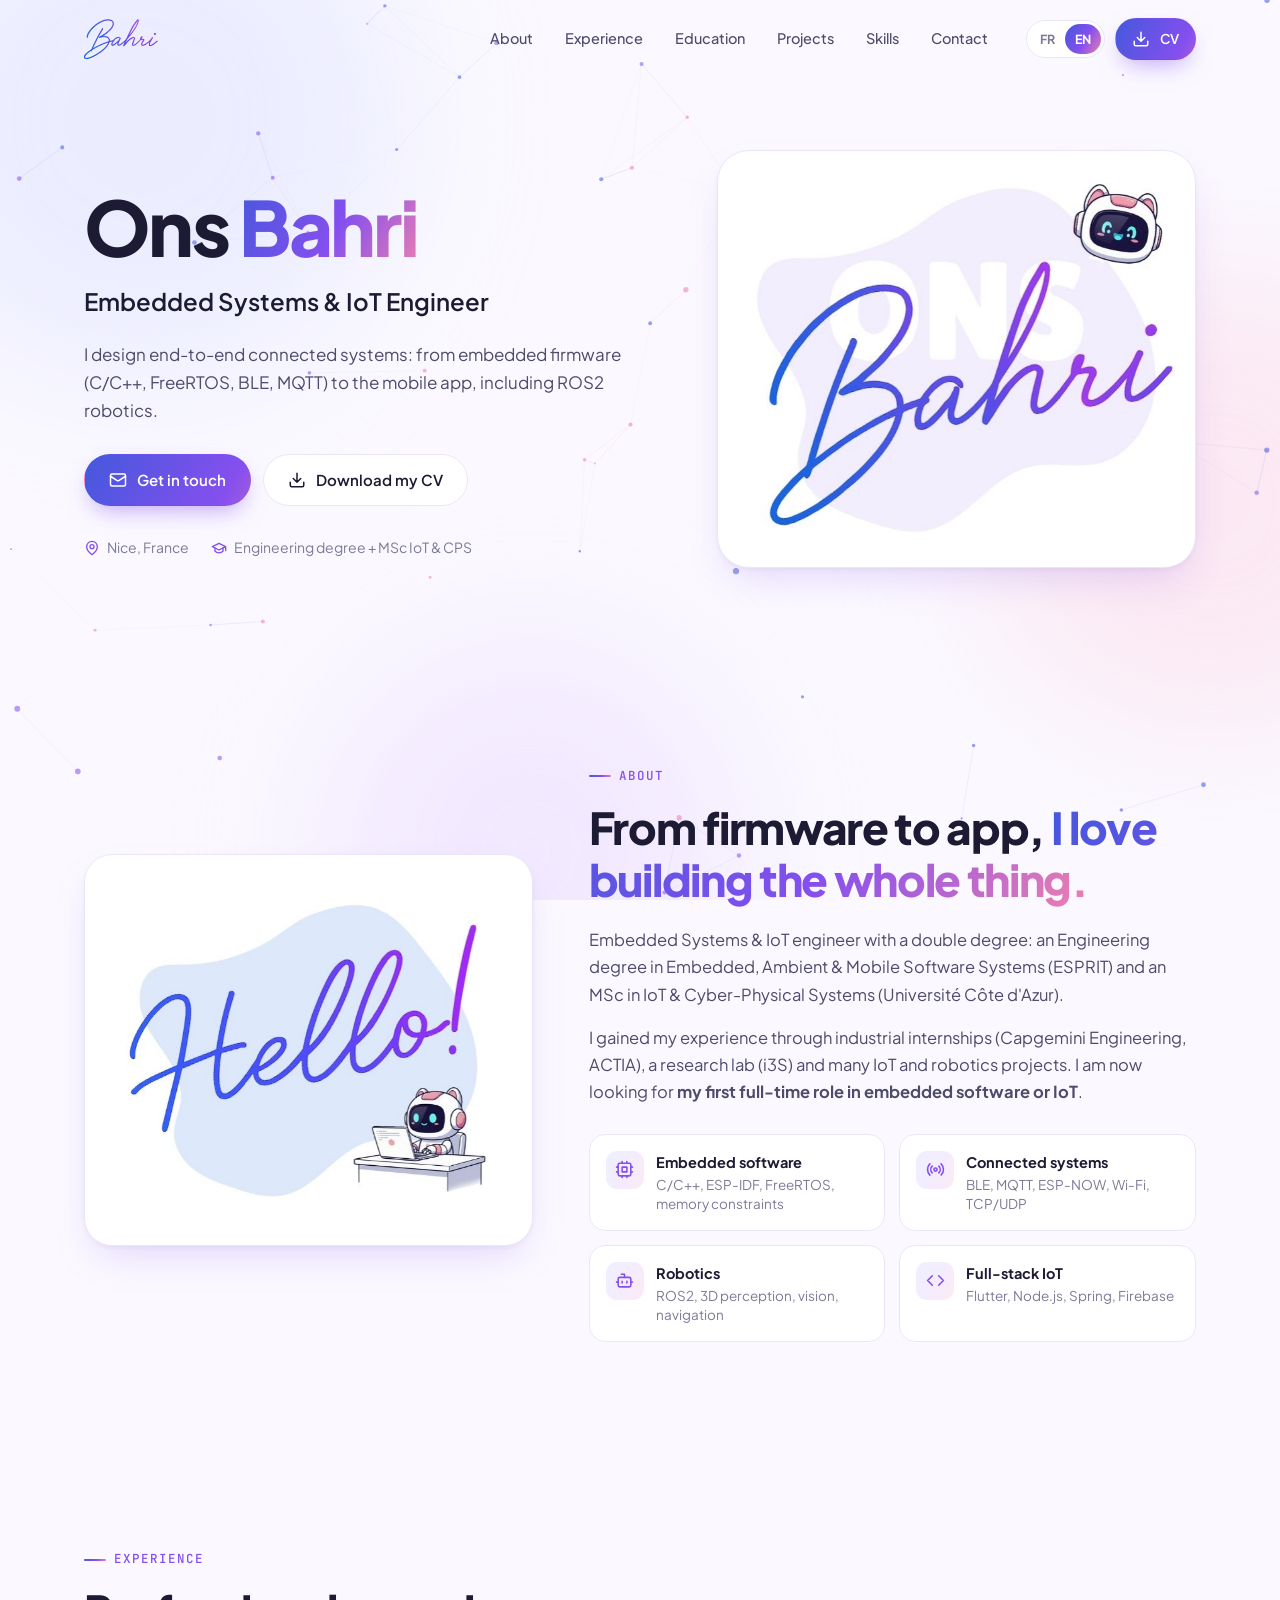
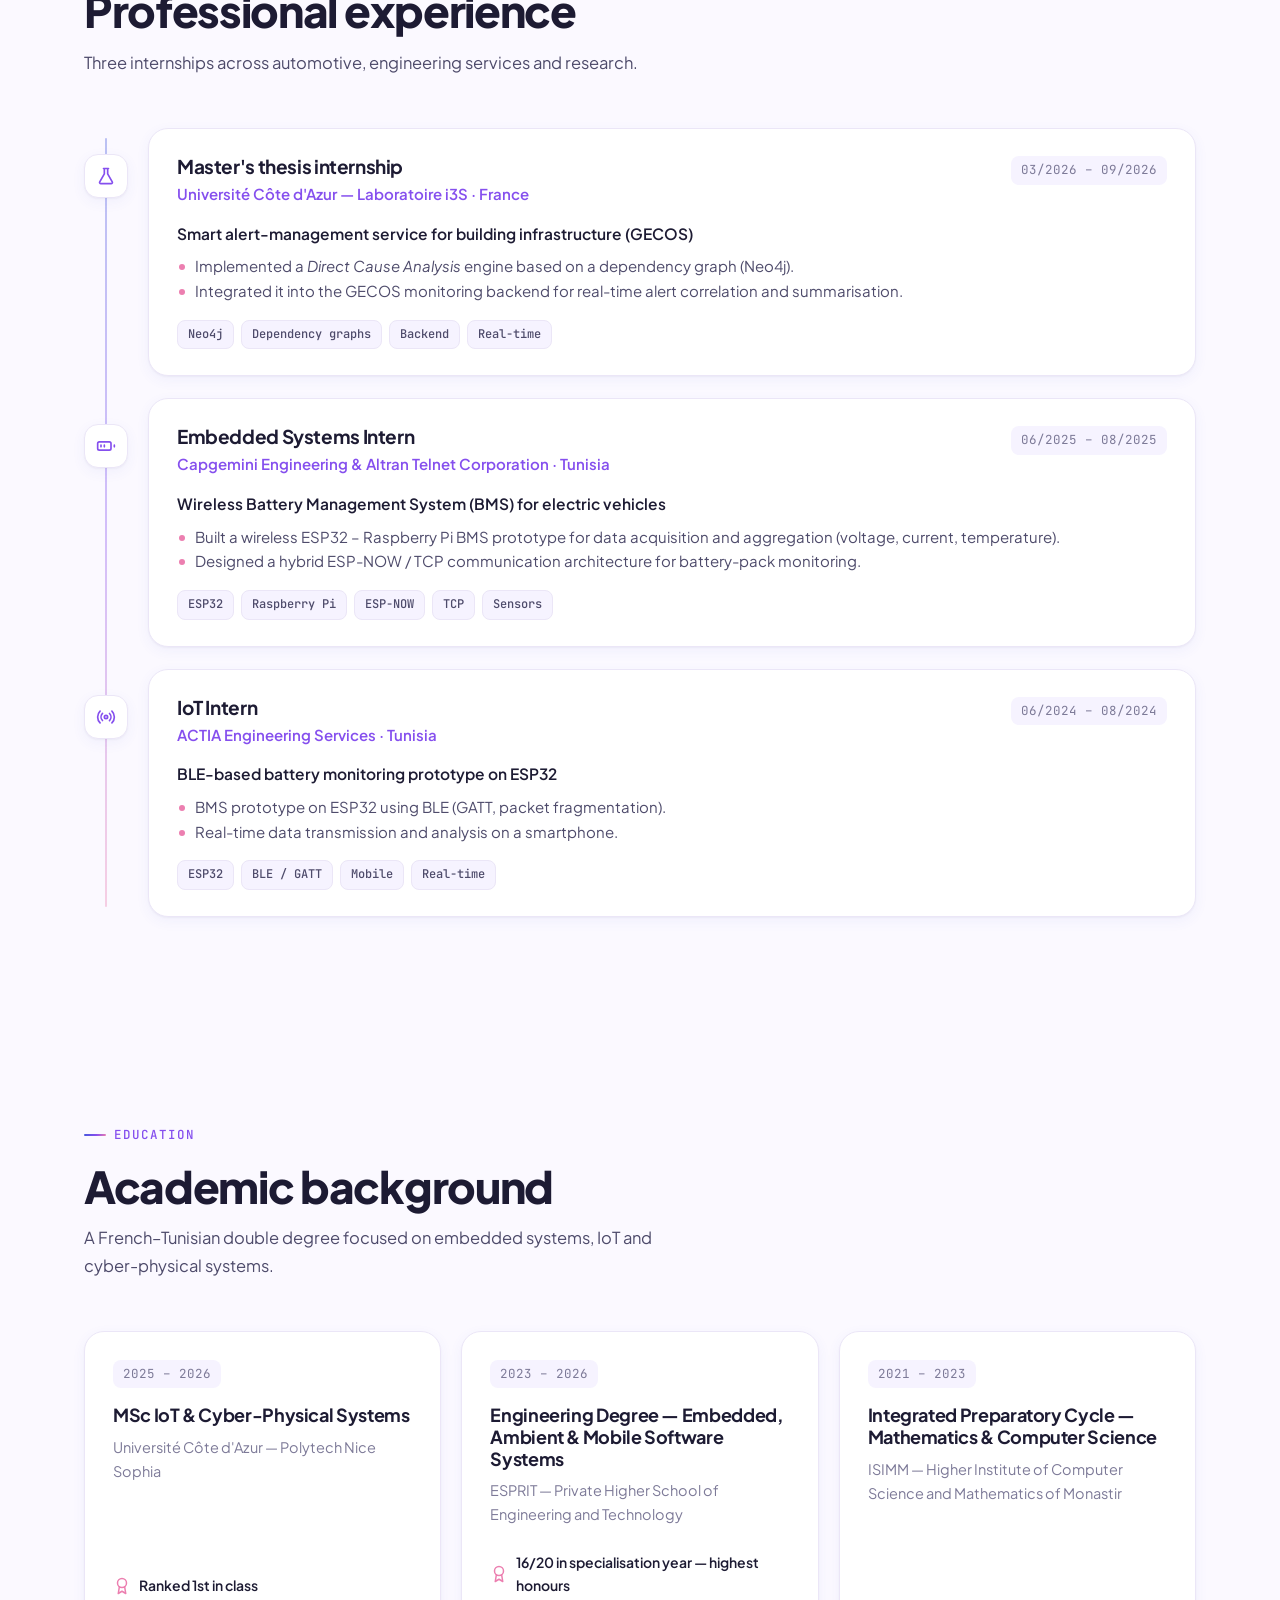
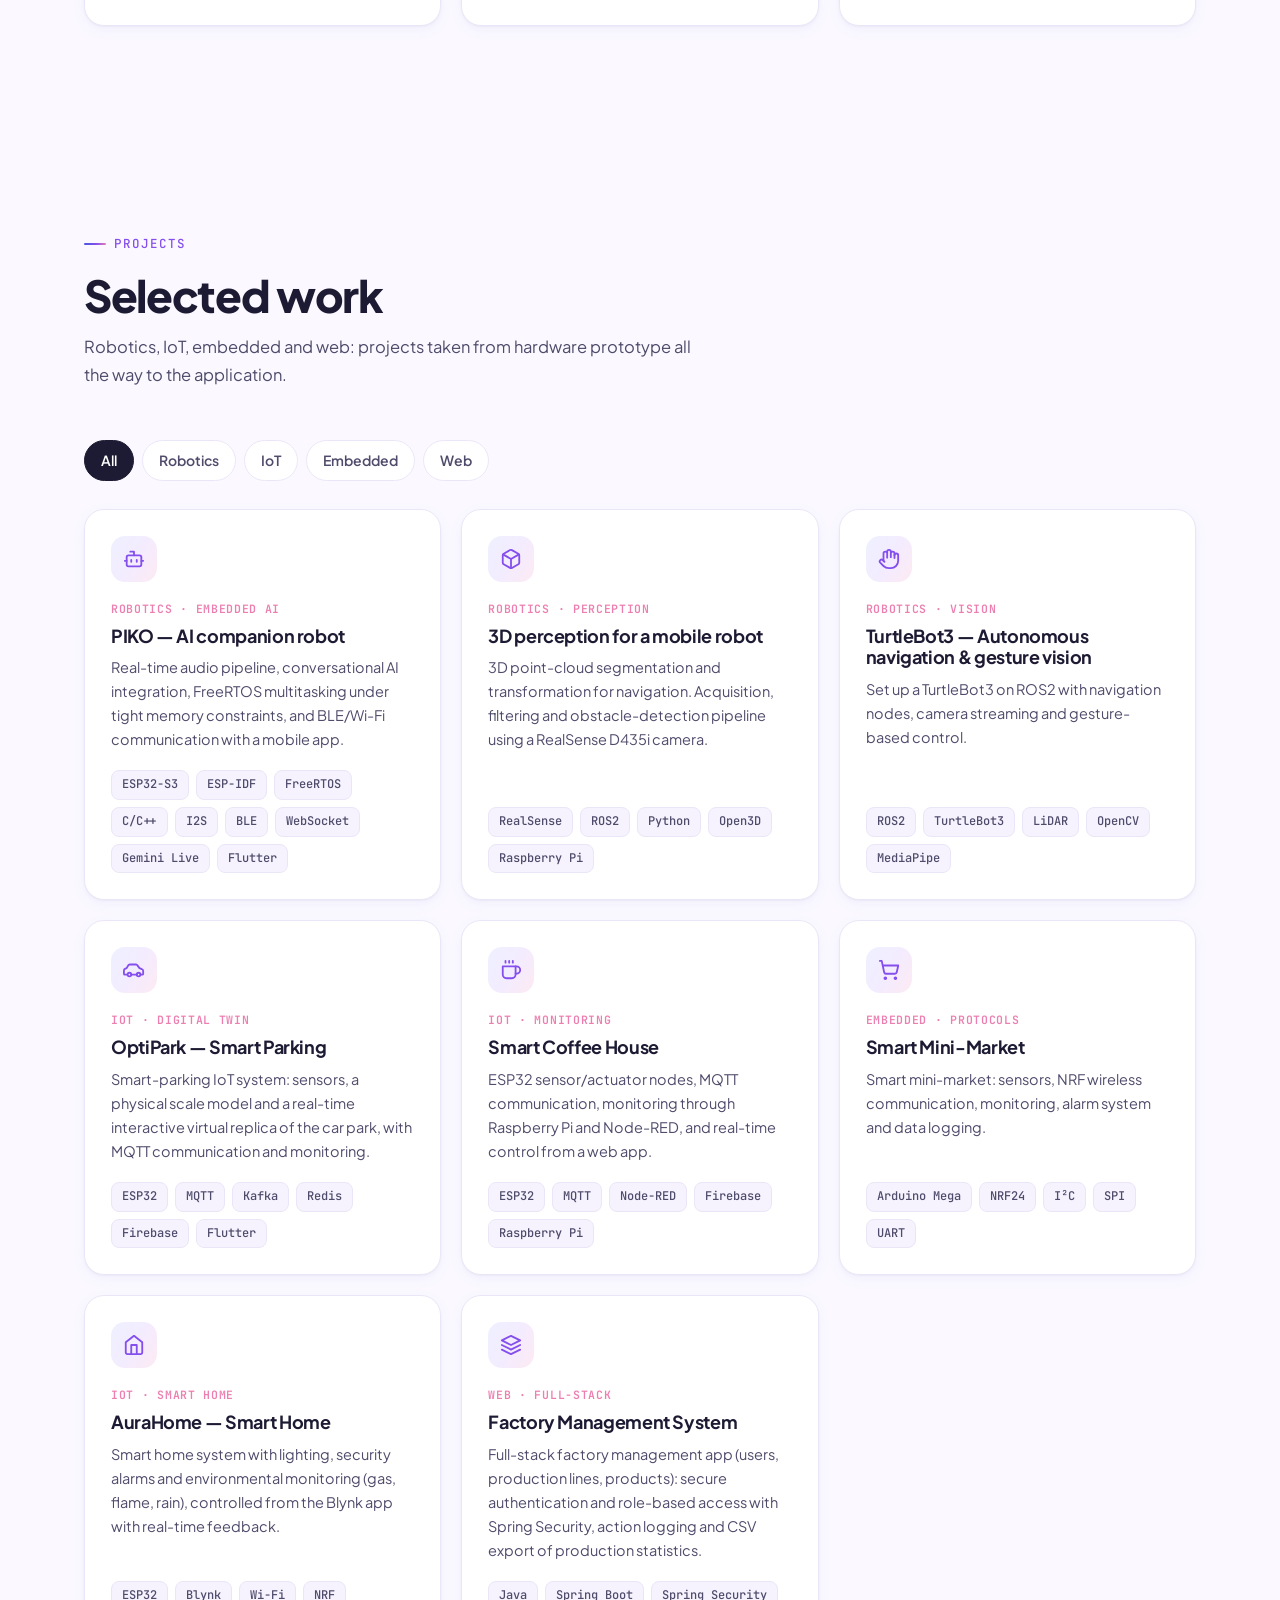
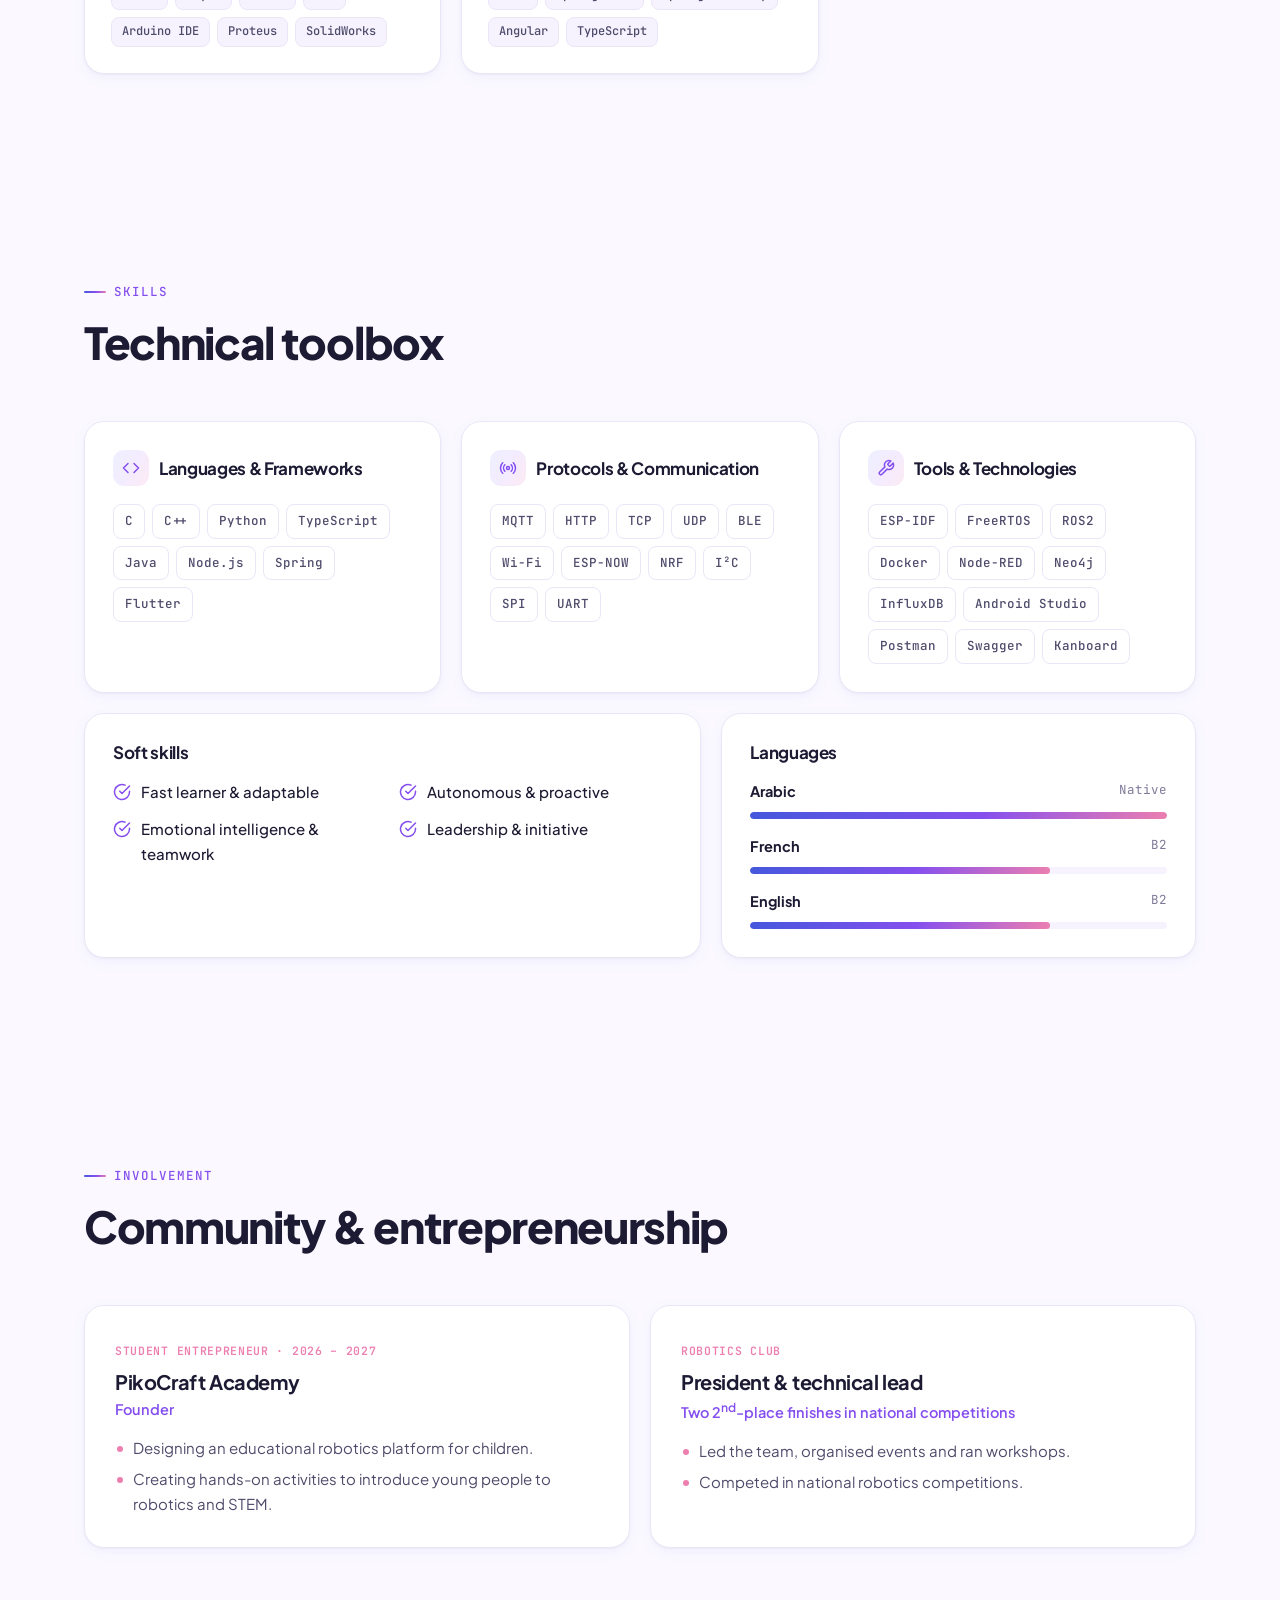
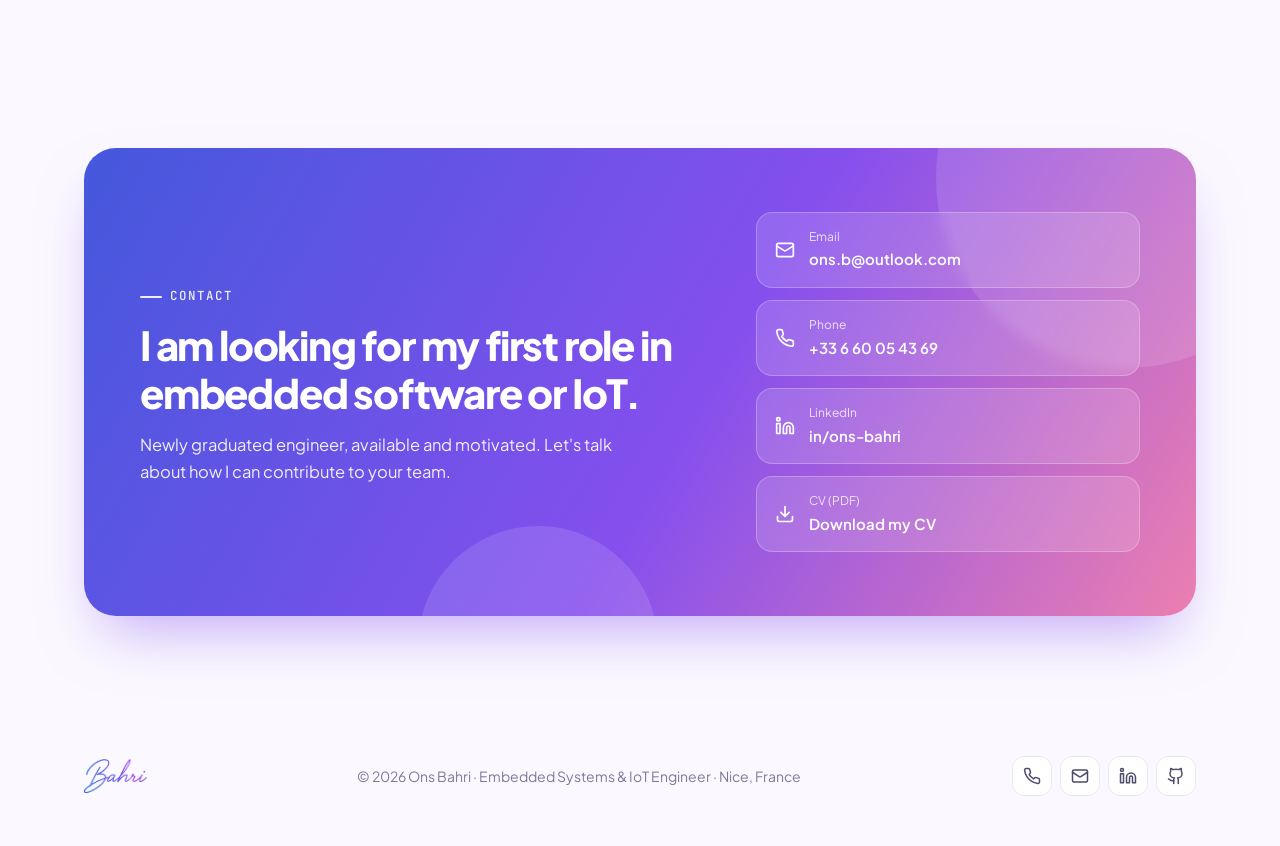
==== en.html @ 7acdb8f2 "hello" ====
<!doctype html>
<html lang="en">
<head>
  <meta charset="utf-8">
  <meta name="viewport" content="width=device-width, initial-scale=1">
  <title>Ons Bahri — Embedded Systems & IoT Engineer</title>
  <meta name="description" content="Ons Bahri, Embedded Systems & IoT engineer based in Nice, France. Embedded firmware (C/C++, FreeRTOS, BLE, MQTT), ROS2 robotics and connected apps. Looking for a first full-time role.">
  <meta property="og:title" content="Ons Bahri — Embedded Systems & IoT Engineer">
  <meta property="og:description" content="Double degree (Engineering + MSc IoT & CPS). Looking for a first role in embedded software or IoT.">
  <meta property="og:image" content="https://ons0bahri.github.io/Ons-BAHRI-Portfolio/assets/img/hero.jpg">
  <meta name="theme-color" content="#854fee">
  <link rel="alternate" hreflang="fr" href="index.html">
  <link rel="alternate" hreflang="en" href="en.html">
  <link rel="icon" href="assets/img/favicon.png" type="image/png">
  <link rel="preconnect" href="https://fonts.googleapis.com">
  <link rel="preconnect" href="https://fonts.gstatic.com" crossorigin>
  <link href="https://fonts.googleapis.com/css2?family=JetBrains+Mono:wght@400;500;600&family=Plus+Jakarta+Sans:wght@400;500;600;700;800&display=swap" rel="stylesheet">
  <link rel="stylesheet" href="assets/css/style.css">
</head>
<body>

  <!-- Icons -->
  <svg width="0" height="0" style="position:absolute" aria-hidden="true">
    <symbol id="i-mail" viewBox="0 0 24 24"><rect width="20" height="16" x="2" y="4" rx="2"/><path d="m22 7-8.97 5.7a1.94 1.94 0 0 1-2.06 0L2 7"/></symbol>
    <symbol id="i-download" viewBox="0 0 24 24"><path d="M21 15v4a2 2 0 0 1-2 2H5a2 2 0 0 1-2-2v-4"/><path d="m7 10 5 5 5-5M12 15V3"/></symbol>
    <symbol id="i-pin" viewBox="0 0 24 24"><path d="M20 10c0 6-8 12-8 12s-8-6-8-12a8 8 0 0 1 16 0Z"/><circle cx="12" cy="10" r="3"/></symbol>
    <symbol id="i-grad" viewBox="0 0 24 24"><path d="M22 10v6M2 10l10-5 10 5-10 5z"/><path d="M6 12v5c3 3 9 3 12 0v-5"/></symbol>
    <symbol id="i-brief" viewBox="0 0 24 24"><rect width="20" height="14" x="2" y="7" rx="2"/><path d="M16 21V5a2 2 0 0 0-2-2h-4a2 2 0 0 0-2 2v16"/></symbol>
    <symbol id="i-cpu" viewBox="0 0 24 24"><rect x="4" y="4" width="16" height="16" rx="2"/><rect x="9" y="9" width="6" height="6"/><path d="M15 2v2M15 20v2M2 15h2M2 9h2M20 15h2M20 9h2M9 2v2M9 20v2"/></symbol>
    <symbol id="i-bot" viewBox="0 0 24 24"><path d="M12 8V4H8"/><rect width="16" height="12" x="4" y="8" rx="2"/><path d="M2 14h2M20 14h2M15 13v2M9 13v2"/></symbol>
    <symbol id="i-award" viewBox="0 0 24 24"><circle cx="12" cy="8" r="6"/><path d="M15.48 12.89 17 22l-5-3-5 3 1.52-9.11"/></symbol>
    <symbol id="i-check" viewBox="0 0 24 24"><path d="M22 11.08V12a10 10 0 1 1-5.93-9.14"/><path d="m9 11 3 3L22 4"/></symbol>
    <symbol id="i-up" viewBox="0 0 24 24"><path d="m5 12 7-7 7 7M12 19V5"/></symbol>
    <symbol id="i-code" viewBox="0 0 24 24"><path d="m16 18 6-6-6-6M8 6l-6 6 6 6"/></symbol>
    <symbol id="i-radio" viewBox="0 0 24 24"><path d="M4.9 19.1C1 15.2 1 8.8 4.9 4.9M7.8 16.2c-2.3-2.3-2.3-6.1 0-8.5"/><circle cx="12" cy="12" r="2"/><path d="M16.2 7.8c2.3 2.3 2.3 6.1 0 8.5M19.1 4.9C23 8.8 23 15.1 19.1 19"/></symbol>
    <symbol id="i-tool" viewBox="0 0 24 24"><path d="M14.7 6.3a1 1 0 0 0 0 1.4l1.6 1.6a1 1 0 0 0 1.4 0l3.77-3.77a6 6 0 0 1-7.94 7.94l-6.91 6.91a2.12 2.12 0 0 1-3-3l6.91-6.91a6 6 0 0 1 7.94-7.94l-3.76 3.76z"/></symbol>
    <symbol id="i-flask" viewBox="0 0 24 24"><path d="M9 3h6M10 3v6.5L4.5 19a1.5 1.5 0 0 0 1.3 2.2h12.4a1.5 1.5 0 0 0 1.3-2.2L14 9.5V3"/></symbol>
    <symbol id="i-battery" viewBox="0 0 24 24"><rect x="2" y="7" width="16" height="10" rx="2"/><path d="M22 11v2M6 11v2M10 11v2"/></symbol>
    <symbol id="i-car" viewBox="0 0 24 24"><path d="M19 17h2c.6 0 1-.4 1-1v-3c0-.9-.7-1.7-1.5-1.9L18 10l-2.7-3.6A2 2 0 0 0 13.7 6H7.4a2 2 0 0 0-1.8 1.1L4 10l-1.4.5C1.9 10.8 1 11.6 1 12.5V16c0 .6.4 1 1 1h2"/><circle cx="7" cy="17" r="2"/><circle cx="17" cy="17" r="2"/><path d="M9 17h6"/></symbol>
    <symbol id="i-coffee" viewBox="0 0 24 24"><path d="M17 8h1a4 4 0 1 1 0 8h-1"/><path d="M3 8h14v9a4 4 0 0 1-4 4H7a4 4 0 0 1-4-4Z"/><path d="M6 2v2M10 2v2M14 2v2"/></symbol>
    <symbol id="i-cart" viewBox="0 0 24 24"><circle cx="8" cy="21" r="1"/><circle cx="19" cy="21" r="1"/><path d="M2.05 2.05h2l2.66 12.42a2 2 0 0 0 2 1.58h9.78a2 2 0 0 0 1.95-1.57l1.65-7.43H5.12"/></symbol>
    <symbol id="i-box" viewBox="0 0 24 24"><path d="M21 16V8a2 2 0 0 0-1-1.73l-7-4a2 2 0 0 0-2 0l-7 4A2 2 0 0 0 3 8v8a2 2 0 0 0 1 1.73l7 4a2 2 0 0 0 2 0l7-4A2 2 0 0 0 21 16z"/><path d="m3.3 7 8.7 5 8.7-5M12 22V12"/></symbol>
    <symbol id="i-hand" viewBox="0 0 24 24"><path d="M18 11V6a2 2 0 0 0-4 0M14 10V4a2 2 0 0 0-4 0v2M10 10.5V6a2 2 0 0 0-4 0v8"/><path d="M18 8a2 2 0 1 1 4 0v6a8 8 0 0 1-8 8h-2c-2.8 0-4.5-.86-5.99-2.34l-3.6-3.6a2 2 0 0 1 2.83-2.82L7 15"/></symbol>
    <symbol id="i-users" viewBox="0 0 24 24"><path d="M16 21v-2a4 4 0 0 0-4-4H6a4 4 0 0 0-4 4v2"/><circle cx="9" cy="7" r="4"/><path d="M22 21v-2a4 4 0 0 0-3-3.87M16 3.13a4 4 0 0 1 0 7.75"/></symbol>
    <symbol id="i-rocket" viewBox="0 0 24 24"><path d="M4.5 16.5c-1.5 1.26-2 5-2 5s3.74-.5 5-2c.71-.84.7-2.13-.09-2.91a2.18 2.18 0 0 0-2.91-.09z"/><path d="m12 15-3-3a22 22 0 0 1 2-3.95A12.88 12.88 0 0 1 22 2c0 2.72-.78 7.5-6 11a22.35 22.35 0 0 1-4 2z"/><path d="M9 12H4s.55-3.03 2-4c1.62-1.08 5 0 5 0M12 15v5s3.03-.55 4-2c1.08-1.62 0-5 0-5"/></symbol>
    <symbol id="i-linkedin" viewBox="0 0 24 24"><path d="M16 8a6 6 0 0 1 6 6v7h-4v-7a2 2 0 0 0-4 0v7h-4v-7a6 6 0 0 1 6-6z"/><rect width="4" height="12" x="2" y="9"/><circle cx="4" cy="4" r="2"/></symbol>
    <symbol id="i-github" viewBox="0 0 24 24"><path d="M15 22v-4a4.8 4.8 0 0 0-1-3.5c3 0 6-2 6-5.5.08-1.25-.27-2.48-1-3.5.28-1.15.28-2.35 0-3.5 0 0-1 0-3 1.5-2.64-.5-5.36-.5-8 0C6 2 5 2 5 2c-.3 1.15-.3 2.35 0 3.5A5.4 5.4 0 0 0 4 9c0 3.5 3 5.5 6 5.5-.39.49-.68 1.05-.85 1.65-.17.6-.22 1.23-.15 1.85v4"/><path d="M9 18c-4.51 2-5-2-7-2"/></symbol>
    <symbol id="i-globe" viewBox="0 0 24 24"><circle cx="12" cy="12" r="10"/><path d="M2 12h20M12 2a15.3 15.3 0 0 1 4 10 15.3 15.3 0 0 1-4 10 15.3 15.3 0 0 1-4-10 15.3 15.3 0 0 1 4-10z"/></symbol>
    <symbol id="i-home" viewBox="0 0 24 24"><path d="m3 9 9-7 9 7v11a2 2 0 0 1-2 2H5a2 2 0 0 1-2-2z"/><path d="M9 22V12h6v10"/></symbol>
    <symbol id="i-layers" viewBox="0 0 24 24"><path d="m12 2 10 5-10 5L2 7z"/><path d="m2 17 10 5 10-5M2 12l10 5 10-5"/></symbol>
    <symbol id="i-phone" viewBox="0 0 24 24"><path d="M22 16.92v3a2 2 0 0 1-2.18 2 19.79 19.79 0 0 1-8.63-3.07 19.5 19.5 0 0 1-6-6 19.79 19.79 0 0 1-3.07-8.67A2 2 0 0 1 4.11 2h3a2 2 0 0 1 2 1.72c.13.96.36 1.9.7 2.81a2 2 0 0 1-.45 2.11L8.09 9.91a16 16 0 0 0 6 6l1.27-1.27a2 2 0 0 1 2.11-.45c.91.34 1.85.57 2.81.7A2 2 0 0 1 22 16.92z"/></symbol>
    <symbol id="i-spark" viewBox="0 0 24 24"><path d="m12 3-1.9 5.8a2 2 0 0 1-1.3 1.3L3 12l5.8 1.9a2 2 0 0 1 1.3 1.3L12 21l1.9-5.8a2 2 0 0 1 1.3-1.3L21 12l-5.8-1.9a2 2 0 0 1-1.3-1.3Z"/></symbol>
  </svg>

  <!-- Animated background -->
  <div class="bg-fx" aria-hidden="true">
    <div class="blob b1"></div><div class="blob b2"></div><div class="blob b3"></div>
    <canvas id="net"></canvas>
  </div>
  <div class="progress" aria-hidden="true"></div>

  <!-- Navigation -->
  <header class="nav">
    <div class="container">
      <a class="nav-logo" href="#top" aria-label="Ons Bahri — home"><img src="assets/img/logo.png" alt="Ons Bahri"></a>
      <nav class="nav-links" id="menu" aria-label="Main navigation">
        <a href="#about">About</a>
        <a href="#experience">Experience</a>
        <a href="#education">Education</a>
        <a href="#projects">Projects</a>
        <a href="#skills">Skills</a>
        <a href="#contact">Contact</a>
      </nav>
      <div class="nav-actions">
        <div class="lang" role="group" aria-label="Language">
          <a href="index.html" hreflang="fr">FR</a>
          <a class="on" href="en.html" hreflang="en" aria-current="true">EN</a>
        </div>
        <a class="btn btn-primary btn-sm" href="assets/cv/CV_Ons-Bahri.pdf" download><svg class="i"><use href="#i-download"/></svg>CV</a>
        <button class="menu-btn" aria-label="Menu" aria-controls="menu" aria-expanded="false"><span></span><span></span><span></span></button>
      </div>
    </div>
  </header>

  <main id="top">

    <!-- Hero -->
    <section class="hero">
      <div class="container hero-grid">
        <div>
          <h1 class="reveal d1">Ons <span class="grad-text">Bahri</span></h1>
          <p class="role reveal d1">Embedded Systems &amp; IoT Engineer</p>
          <p class="lead reveal d2">I design end-to-end connected systems: from embedded firmware (C/C++, FreeRTOS, BLE, MQTT) to the mobile app, including ROS2 robotics.</p>
          <div class="cta reveal d2">
            <a class="btn btn-primary" href="#contact"><svg class="i"><use href="#i-mail"/></svg>Get in touch</a>
            <a class="btn btn-ghost" href="assets/cv/CV_Ons-Bahri.pdf" download><svg class="i"><use href="#i-download"/></svg>Download my CV</a>
          </div>
          <div class="meta reveal d3">
            <span><svg class="i"><use href="#i-pin"/></svg>Nice, France</span>
            <span><svg class="i"><use href="#i-grad"/></svg>Engineering degree + MSc IoT &amp; CPS</span>
          </div>
        </div>

        <div class="hero-visual reveal d2">
          <div class="hero-card"><img src="assets/img/hero.jpg" alt="Ons Bahri — illustration" width="710" height="620"></div>
        </div>
      </div>

    </section>

    <!-- About -->
    <section id="about">
      <div class="container about-grid">
        <div class="about-img reveal"><img src="assets/img/about.jpg" alt="Hello illustration" width="710" height="620" loading="lazy"></div>
        <div class="about-text">
          <span class="eyebrow reveal">About</span>
          <h2 class="section-title reveal">From firmware to app, <span class="grad-text">I love building the whole thing.</span></h2>
          <p class="reveal d1" style="margin-top:20px">Embedded Systems &amp; IoT engineer with a double degree: an Engineering degree in Embedded, Ambient &amp; Mobile Software Systems (ESPRIT) and an MSc in IoT &amp; Cyber-Physical Systems (Université Côte d'Azur).</p>
          <p class="reveal d1">I gained my experience through industrial internships (Capgemini Engineering, ACTIA), a research lab (i3S) and many IoT and robotics projects. I am now looking for <strong>my first full-time role in embedded software or IoT</strong>.</p>
          <div class="highlights">
            <div class="highlight reveal d1"><span class="ico"><svg class="i"><use href="#i-cpu"/></svg></span><div><b>Embedded software</b><span>C/C++, ESP-IDF, FreeRTOS, memory constraints</span></div></div>
            <div class="highlight reveal d2"><span class="ico"><svg class="i"><use href="#i-radio"/></svg></span><div><b>Connected systems</b><span>BLE, MQTT, ESP-NOW, Wi-Fi, TCP/UDP</span></div></div>
            <div class="highlight reveal d2"><span class="ico"><svg class="i"><use href="#i-bot"/></svg></span><div><b>Robotics</b><span>ROS2, 3D perception, vision, navigation</span></div></div>
            <div class="highlight reveal d3"><span class="ico"><svg class="i"><use href="#i-code"/></svg></span><div><b>Full-stack IoT</b><span>Flutter, Node.js, Spring, Firebase</span></div></div>
          </div>
        </div>
      </div>
    </section>

    <!-- Experience -->
    <section id="experience">
      <div class="container">
        <div class="section-head">
          <span class="eyebrow reveal">Experience</span>
          <h2 class="section-title reveal">Professional experience</h2>
          <p class="section-sub reveal d1">Three internships across automotive, engineering services and research.</p>
        </div>
        <div class="timeline">
          <article class="t-item reveal">
            <div class="t-dot"><svg class="i"><use href="#i-flask"/></svg></div>
            <div class="card t-card">
              <div class="t-top">
                <div>
                  <h3>Master's thesis internship</h3>
                  <div class="t-org">Université Côte d'Azur — Laboratoire i3S · France</div>
                </div>
                <span class="t-date">03/2026 – 09/2026</span>
              </div>
              <p class="subject">Smart alert-management service for building infrastructure (GECOS)</p>
              <ul>
                <li>Implemented a <em>Direct Cause Analysis</em> engine based on a dependency graph (Neo4j).</li>
                <li>Integrated it into the GECOS monitoring backend for real-time alert correlation and summarisation.</li>
              </ul>
              <div class="tags"><span class="tag">Neo4j</span><span class="tag">Dependency graphs</span><span class="tag">Backend</span><span class="tag">Real-time</span></div>
            </div>
          </article>

          <article class="t-item reveal">
            <div class="t-dot"><svg class="i"><use href="#i-battery"/></svg></div>
            <div class="card t-card">
              <div class="t-top">
                <div>
                  <h3>Embedded Systems Intern</h3>
                  <div class="t-org">Capgemini Engineering &amp; Altran Telnet Corporation · Tunisia</div>
                </div>
                <span class="t-date">06/2025 – 08/2025</span>
              </div>
              <p class="subject">Wireless Battery Management System (BMS) for electric vehicles</p>
              <ul>
                <li>Built a wireless ESP32 – Raspberry Pi BMS prototype for data acquisition and aggregation (voltage, current, temperature).</li>
                <li>Designed a hybrid ESP-NOW / TCP communication architecture for battery-pack monitoring.</li>
              </ul>
              <div class="tags"><span class="tag">ESP32</span><span class="tag">Raspberry Pi</span><span class="tag">ESP-NOW</span><span class="tag">TCP</span><span class="tag">Sensors</span></div>
            </div>
          </article>

          <article class="t-item reveal">
            <div class="t-dot"><svg class="i"><use href="#i-radio"/></svg></div>
            <div class="card t-card">
              <div class="t-top">
                <div>
                  <h3>IoT Intern</h3>
                  <div class="t-org">ACTIA Engineering Services · Tunisia</div>
                </div>
                <span class="t-date">06/2024 – 08/2024</span>
              </div>
              <p class="subject">BLE-based battery monitoring prototype on ESP32</p>
              <ul>
                <li>BMS prototype on ESP32 using BLE (GATT, packet fragmentation).</li>
                <li>Real-time data transmission and analysis on a smartphone.</li>
              </ul>
              <div class="tags"><span class="tag">ESP32</span><span class="tag">BLE / GATT</span><span class="tag">Mobile</span><span class="tag">Real-time</span></div>
            </div>
          </article>
        </div>
      </div>
    </section>

    <!-- Education -->
    <section id="education">
      <div class="container">
        <div class="section-head">
          <span class="eyebrow reveal">Education</span>
          <h2 class="section-title reveal">Academic background</h2>
          <p class="section-sub reveal d1">A French–Tunisian double degree focused on embedded systems, IoT and cyber-physical systems.</p>
        </div>
        <div class="edu-grid">
          <article class="card edu reveal">
            <span class="t-date">2025 – 2026</span>
            <h3>MSc IoT &amp; Cyber-Physical Systems</h3>
            <div class="school">Université Côte d'Azur — Polytech Nice Sophia</div>
            <div class="award"><svg class="i"><use href="#i-award"/></svg><span>Ranked 1st in class</span></div>
          </article>
          <article class="card edu reveal d1">
            <span class="t-date">2023 – 2026</span>
            <h3>Engineering Degree — Embedded, Ambient &amp; Mobile Software Systems</h3>
            <div class="school">ESPRIT — Private Higher School of Engineering and Technology</div>
            <div class="award"><svg class="i"><use href="#i-award"/></svg><span>16/20 in specialisation year — highest honours</span></div>
          </article>
          <article class="card edu reveal d2">
            <span class="t-date">2021 – 2023</span>
            <h3>Integrated Preparatory Cycle — Mathematics &amp; Computer Science</h3>
            <div class="school">ISIMM — Higher Institute of Computer Science and Mathematics of Monastir</div>
          </article>
        </div>
      </div>
    </section>

    <!-- Projects -->
    <section id="projects">
      <div class="container">
        <div class="section-head">
          <span class="eyebrow reveal">Projects</span>
          <h2 class="section-title reveal">Selected work</h2>
          <p class="section-sub reveal d1">Robotics, IoT, embedded and web: projects taken from hardware prototype all the way to the application.</p>
        </div>
        <div class="filters reveal" role="group" aria-label="Filter projects">
          <button class="filter on" data-filter="all" aria-pressed="true">All</button>
          <button class="filter" data-filter="robotics" aria-pressed="false">Robotics</button>
          <button class="filter" data-filter="iot" aria-pressed="false">IoT</button>
          <button class="filter" data-filter="embedded" aria-pressed="false">Embedded</button>
          <button class="filter" data-filter="web" aria-pressed="false">Web</button>
        </div>
        <div class="projects">
          <article class="card project reveal" data-cat="robotics embedded iot">
            <div class="p-ico"><svg class="i"><use href="#i-bot"/></svg></div>
            <span class="p-cat">Robotics · Embedded AI</span>
            <h3>PIKO — AI companion robot</h3>
            <p>Real-time audio pipeline, conversational AI integration, FreeRTOS multitasking under tight memory constraints, and BLE/Wi-Fi communication with a mobile app.</p>
            <div class="tags"><span class="tag">ESP32-S3</span><span class="tag">ESP-IDF</span><span class="tag">FreeRTOS</span><span class="tag">C/C++</span><span class="tag">I2S</span><span class="tag">BLE</span><span class="tag">WebSocket</span><span class="tag">Gemini Live</span><span class="tag">Flutter</span></div>
          </article>
          <article class="card project reveal d1" data-cat="robotics">
            <div class="p-ico"><svg class="i"><use href="#i-box"/></svg></div>
            <span class="p-cat">Robotics · Perception</span>
            <h3>3D perception for a mobile robot</h3>
            <p>3D point-cloud segmentation and transformation for navigation. Acquisition, filtering and obstacle-detection pipeline using a RealSense D435i camera.</p>
            <div class="tags"><span class="tag">RealSense</span><span class="tag">ROS2</span><span class="tag">Python</span><span class="tag">Open3D</span><span class="tag">Raspberry Pi</span></div>
          </article>
          <article class="card project reveal d2" data-cat="robotics">
            <div class="p-ico"><svg class="i"><use href="#i-hand"/></svg></div>
            <span class="p-cat">Robotics · Vision</span>
            <h3>TurtleBot3 — Autonomous navigation &amp; gesture vision</h3>
            <p>Set up a TurtleBot3 on ROS2 with navigation nodes, camera streaming and gesture-based control.</p>
            <div class="tags"><span class="tag">ROS2</span><span class="tag">TurtleBot3</span><span class="tag">LiDAR</span><span class="tag">OpenCV</span><span class="tag">MediaPipe</span></div>
          </article>
          <article class="card project reveal" data-cat="iot">
            <div class="p-ico"><svg class="i"><use href="#i-car"/></svg></div>
            <span class="p-cat">IoT · Digital twin</span>
            <h3>OptiPark — Smart Parking</h3>
            <p>Smart-parking IoT system: sensors, a physical scale model and a real-time interactive virtual replica of the car park, with MQTT communication and monitoring.</p>
            <div class="tags"><span class="tag">ESP32</span><span class="tag">MQTT</span><span class="tag">Kafka</span><span class="tag">Redis</span><span class="tag">Firebase</span><span class="tag">Flutter</span></div>
          </article>
          <article class="card project reveal d1" data-cat="iot">
            <div class="p-ico"><svg class="i"><use href="#i-coffee"/></svg></div>
            <span class="p-cat">IoT · Monitoring</span>
            <h3>Smart Coffee House</h3>
            <p>ESP32 sensor/actuator nodes, MQTT communication, monitoring through Raspberry Pi and Node-RED, and real-time control from a web app.</p>
            <div class="tags"><span class="tag">ESP32</span><span class="tag">MQTT</span><span class="tag">Node-RED</span><span class="tag">Firebase</span><span class="tag">Raspberry Pi</span></div>
          </article>
          <article class="card project reveal d2" data-cat="embedded iot">
            <div class="p-ico"><svg class="i"><use href="#i-cart"/></svg></div>
            <span class="p-cat">Embedded · Protocols</span>
            <h3>Smart Mini-Market</h3>
            <p>Smart mini-market: sensors, NRF wireless communication, monitoring, alarm system and data logging.</p>
            <div class="tags"><span class="tag">Arduino Mega</span><span class="tag">NRF24</span><span class="tag">I²C</span><span class="tag">SPI</span><span class="tag">UART</span></div>
          </article>
          <article class="card project reveal" data-cat="iot embedded">
            <div class="p-ico"><svg class="i"><use href="#i-home"/></svg></div>
            <span class="p-cat">IoT · Smart home</span>
            <h3>AuraHome — Smart Home</h3>
            <p>Smart home system with lighting, security alarms and environmental monitoring (gas, flame, rain), controlled from the Blynk app with real-time feedback.</p>
            <div class="tags"><span class="tag">ESP32</span><span class="tag">Blynk</span><span class="tag">Wi-Fi</span><span class="tag">NRF</span><span class="tag">Arduino IDE</span><span class="tag">Proteus</span><span class="tag">SolidWorks</span></div>
          </article>
          <article class="card project reveal d1" data-cat="web">
            <div class="p-ico"><svg class="i"><use href="#i-layers"/></svg></div>
            <span class="p-cat">Web · Full-stack</span>
            <h3>Factory Management System</h3>
            <p>Full-stack factory management app (users, production lines, products): secure authentication and role-based access with Spring Security, action logging and CSV export of production statistics.</p>
            <div class="tags"><span class="tag">Java</span><span class="tag">Spring Boot</span><span class="tag">Spring Security</span><span class="tag">Angular</span><span class="tag">TypeScript</span></div>
          </article>
        </div>
      </div>
    </section>

    <!-- Skills -->
    <section id="skills">
      <div class="container">
        <div class="section-head">
          <span class="eyebrow reveal">Skills</span>
          <h2 class="section-title reveal">Technical toolbox</h2>
        </div>
        <div class="skills-grid">
          <div class="card skill reveal">
            <h3><span class="ico"><svg class="i"><use href="#i-code"/></svg></span>Languages &amp; Frameworks</h3>
            <div class="tags"><span class="tag">C</span><span class="tag">C++</span><span class="tag">Python</span><span class="tag">TypeScript</span><span class="tag">Java</span><span class="tag">Node.js</span><span class="tag">Spring</span><span class="tag">Flutter</span></div>
          </div>
          <div class="card skill reveal d1">
            <h3><span class="ico"><svg class="i"><use href="#i-radio"/></svg></span>Protocols &amp; Communication</h3>
            <div class="tags"><span class="tag">MQTT</span><span class="tag">HTTP</span><span class="tag">TCP</span><span class="tag">UDP</span><span class="tag">BLE</span><span class="tag">Wi-Fi</span><span class="tag">ESP-NOW</span><span class="tag">NRF</span><span class="tag">I²C</span><span class="tag">SPI</span><span class="tag">UART</span></div>
          </div>
          <div class="card skill reveal d2">
            <h3><span class="ico"><svg class="i"><use href="#i-tool"/></svg></span>Tools &amp; Technologies</h3>
            <div class="tags"><span class="tag">ESP-IDF</span><span class="tag">FreeRTOS</span><span class="tag">ROS2</span><span class="tag">Docker</span><span class="tag">Node-RED</span><span class="tag">Neo4j</span><span class="tag">InfluxDB</span><span class="tag">Android Studio</span><span class="tag">Postman</span><span class="tag">Swagger</span><span class="tag">Kanboard</span></div>
          </div>
        </div>

        <div class="soft-langs">
          <div class="card soft reveal">
            <h3 style="font-size:17px;margin-bottom:18px">Soft skills</h3>
            <ul>
              <li><svg class="i"><use href="#i-check"/></svg>Fast learner &amp; adaptable</li>
              <li><svg class="i"><use href="#i-check"/></svg>Autonomous &amp; proactive</li>
              <li><svg class="i"><use href="#i-check"/></svg>Emotional intelligence &amp; teamwork</li>
              <li><svg class="i"><use href="#i-check"/></svg>Leadership &amp; initiative</li>
            </ul>
          </div>
          <div class="card langs reveal d1">
            <h3 style="font-size:17px;margin-bottom:18px">Languages</h3>
            <div class="lang-row"><div class="l-top"><b>Arabic</b><span>Native</span></div><div class="bar"><i style="--w:100%"></i></div></div>
            <div class="lang-row"><div class="l-top"><b>French</b><span>B2</span></div><div class="bar"><i style="--w:72%"></i></div></div>
            <div class="lang-row"><div class="l-top"><b>English</b><span>B2</span></div><div class="bar"><i style="--w:72%"></i></div></div>
          </div>
        </div>
      </div>
    </section>

    <!-- Engagement -->
    <section id="engagement">
      <div class="container">
        <div class="section-head">
          <span class="eyebrow reveal">Involvement</span>
          <h2 class="section-title reveal">Community &amp; entrepreneurship</h2>
        </div>
        <div class="engage-grid">
          <article class="card engage reveal">
            <span class="p-cat">Student entrepreneur · 2026 – 2027</span>
            <h3>PikoCraft Academy</h3>
            <div class="sub">Founder</div>
            <ul>
              <li>Designing an educational robotics platform for children.</li>
              <li>Creating hands-on activities to introduce young people to robotics and STEM.</li>
            </ul>
          </article>
          <article class="card engage reveal d1">
            <span class="p-cat">Robotics Club</span>
            <h3>President &amp; technical lead</h3>
            <div class="sub">Two 2<sup>nd</sup>-place finishes in national competitions</div>
            <ul>
              <li>Led the team, organised events and ran workshops.</li>
              <li>Competed in national robotics competitions.</li>
            </ul>
          </article>
        </div>
      </div>
    </section>

    <!-- Contact -->
    <section id="contact">
      <div class="container">
        <div class="cta-box reveal">
          <div>
            <span class="eyebrow">Contact</span>
            <h2>I am looking for my first role in embedded software or IoT.</h2>
            <p>Newly graduated engineer, available and motivated. Let's talk about how I can contribute to your team.</p>
          </div>
          <div class="contact-list">
            <a class="contact-item" href="mailto:ons.b@outlook.com?subject=Opportunity%20-%20Embedded%20%2F%20IoT%20Engineer"><svg class="i"><use href="#i-mail"/></svg><div><small>Email</small><b>ons.b@outlook.com</b></div></a>
            <a class="contact-item" href="tel:+33660054369"><svg class="i"><use href="#i-phone"/></svg><div><small>Phone</small><b>+33 6 60 05 43 69</b></div></a>
            <a class="contact-item" href="https://www.linkedin.com/in/ons-bahri" target="_blank" rel="noopener"><svg class="i"><use href="#i-linkedin"/></svg><div><small>LinkedIn</small><b>in/ons-bahri</b></div></a>
            <a class="contact-item" href="assets/cv/CV_Ons-Bahri.pdf" download><svg class="i"><use href="#i-download"/></svg><div><small>CV (PDF)</small><b>Download my CV</b></div></a>
          </div>
        </div>
      </div>
    </section>
  </main>

  <footer>
    <div class="container">
      <img src="assets/img/logo.png" alt="Ons Bahri">
      <span>© <span id="year">2026</span> Ons Bahri · Embedded Systems &amp; IoT Engineer · Nice, France</span>
      <div class="socials">
        <a href="tel:+33660054369" aria-label="Phone"><svg class="i"><use href="#i-phone"/></svg></a>
        <a href="mailto:ons.b@outlook.com" aria-label="Email"><svg class="i"><use href="#i-mail"/></svg></a>
        <a href="https://www.linkedin.com/in/ons-bahri" target="_blank" rel="noopener" aria-label="LinkedIn"><svg class="i"><use href="#i-linkedin"/></svg></a>
        <a href="https://github.com/ONS0BAHRI" target="_blank" rel="noopener" aria-label="GitHub"><svg class="i"><use href="#i-github"/></svg></a>
      </div>
    </div>
  </footer>

  <button class="to-top" aria-label="Back to top"><svg class="i"><use href="#i-up"/></svg></button>

  <script src="assets/js/main.js"></script>
</body>
</html>
---- assets/css/style.css ----
/* =========================================================
   Ons Bahri — Portfolio (FR / EN)
   Light theme · blue → violet → rosé
   ========================================================= */

:root {
  --bg: #fbf9ff;
  --surface: #ffffff;
  --surface-soft: #f6f3ff;
  --ink: #1d1b33;
  --ink-soft: #4e4b6b;
  --muted: #7d7a98;
  --line: #ebe6f7;

  --blue: #4458dc;
  --violet: #854fee;
  --rose: #ec7fb0;
  --rose-soft: #fde8f1;
  --grad: linear-gradient(120deg, var(--blue) 0%, var(--violet) 55%, var(--rose) 100%);
  --grad-soft: linear-gradient(120deg, #eef0ff 0%, #f3ecff 50%, #fdeaf3 100%);

  --radius: 20px;
  --radius-sm: 12px;
  --shadow-sm: 0 1px 2px rgba(29, 27, 51, .04), 0 4px 14px rgba(68, 88, 220, .06);
  --shadow: 0 2px 4px rgba(29, 27, 51, .04), 0 18px 40px -12px rgba(133, 79, 238, .22);

  --font: "Plus Jakarta Sans", system-ui, -apple-system, "Segoe UI", Roboto, sans-serif;
  --mono: "JetBrains Mono", ui-monospace, "SFMono-Regular", Consolas, monospace;
  --max: 1160px;
}

*, *::before, *::after { box-sizing: border-box; }
html { scroll-behavior: smooth; scroll-padding-top: 88px; }
body {
  margin: 0;
  font-family: var(--font);
  font-size: 16px;
  line-height: 1.65;
  color: var(--ink-soft);
  background: var(--bg);
  -webkit-font-smoothing: antialiased;
  overflow-x: hidden;
}
img { max-width: 100%; height: auto; display: block; }
svg.i { fill: none; stroke: currentColor; stroke-width: 2; stroke-linecap: round; stroke-linejoin: round; }
a { color: inherit; text-decoration: none; }
h1, h2, h3, h4 { color: var(--ink); line-height: 1.2; margin: 0; font-weight: 700; letter-spacing: -.02em; }
p { margin: 0; }
ul { margin: 0; padding: 0; list-style: none; }
::selection { background: var(--rose-soft); color: var(--ink); }

.container { width: 100%; max-width: var(--max); margin: 0 auto; padding: 0 24px; }
.grad-text { background: var(--grad); -webkit-background-clip: text; background-clip: text; color: transparent; }

/* ---------- Animated background ---------- */
.bg-fx { position: fixed; inset: 0; z-index: -1; pointer-events: none; overflow: hidden; }
.bg-fx canvas { position: absolute; inset: 0; width: 100%; height: 100%; }
.blob {
  position: absolute; border-radius: 50%;
  filter: blur(70px); opacity: .55;
  animation: drift 26s ease-in-out infinite alternate;
}
.blob.b1 { width: 520px; height: 520px; background: #dfe3ff; top: -140px; left: -120px; }
.blob.b2 { width: 460px; height: 460px; background: #fbdbe9; top: 30%; right: -160px; animation-duration: 32s; animation-delay: -8s; }
.blob.b3 { width: 420px; height: 420px; background: #ebdcff; bottom: -160px; left: 25%; animation-duration: 38s; animation-delay: -15s; }
@keyframes drift {
  0%   { transform: translate(0, 0) scale(1); }
  50%  { transform: translate(60px, 40px) scale(1.08); }
  100% { transform: translate(-40px, 80px) scale(.95); }
}

/* ---------- Navigation ---------- */
.nav {
  position: fixed; top: 0; left: 0; right: 0; z-index: 50;
  transition: background .3s, box-shadow .3s, padding .3s;
  padding: 18px 0;
}
.nav.scrolled {
  background: rgba(255, 255, 255, .78);
  backdrop-filter: saturate(160%) blur(14px);
  -webkit-backdrop-filter: saturate(160%) blur(14px);
  box-shadow: 0 1px 0 var(--line);
  padding: 10px 0;
}
.nav .container { display: flex; align-items: center; gap: 24px; }
.nav-logo img { height: 40px; width: auto; }
.nav-links { display: flex; gap: 4px; margin-left: auto; }
.nav-links a {
  font-size: 14.5px; font-weight: 500; color: var(--ink-soft);
  padding: 8px 14px; border-radius: 999px; transition: color .2s, background .2s;
}
.nav-links a:hover, .nav-links a.active { color: var(--violet); background: var(--surface-soft); }
.nav-actions { display: flex; align-items: center; gap: 10px; }
.lang {
  display: inline-flex; padding: 3px; border-radius: 999px;
  background: var(--surface); border: 1px solid var(--line);
  font-size: 12.5px; font-weight: 700;
}
.lang a { padding: 5px 10px; border-radius: 999px; color: var(--muted); transition: all .2s; }
.lang a.on { background: var(--grad); color: #fff; }
.lang a:not(.on):hover { color: var(--violet); }
.menu-btn {
  display: none; width: 42px; height: 42px; border: 1px solid var(--line);
  background: var(--surface); border-radius: 12px; cursor: pointer; padding: 0;
  align-items: center; justify-content: center; flex-direction: column; gap: 5px;
}
.menu-btn span { width: 18px; height: 2px; background: var(--ink); border-radius: 2px; transition: transform .3s, opacity .3s; }
.nav.open .menu-btn span:nth-child(1) { transform: translateY(7px) rotate(45deg); }
.nav.open .menu-btn span:nth-child(2) { opacity: 0; }
.nav.open .menu-btn span:nth-child(3) { transform: translateY(-7px) rotate(-45deg); }

/* ---------- Buttons ---------- */
.btn {
  display: inline-flex; align-items: center; gap: 10px;
  font-weight: 600; font-size: 15px; padding: 13px 24px; border-radius: 999px;
  border: 1px solid transparent; cursor: pointer; transition: transform .2s, box-shadow .2s, background .2s, color .2s;
  white-space: nowrap;
}
.btn svg { width: 18px; height: 18px; flex: none; }
.btn-primary { background: var(--grad); background-size: 160% 100%; color: #fff; box-shadow: 0 10px 24px -8px rgba(133, 79, 238, .55); }
.btn-primary:hover { transform: translateY(-2px); background-position: 100% 0; box-shadow: 0 14px 30px -8px rgba(133, 79, 238, .6); }
.btn-ghost { background: var(--surface); color: var(--ink); border-color: var(--line); }
.btn-ghost:hover { transform: translateY(-2px); border-color: #d8cdf5; color: var(--violet); }
.btn-sm { padding: 9px 16px; font-size: 13.5px; }

/* ---------- Hero ---------- */
.hero { padding: 150px 0 90px; position: relative; }
.hero-grid { display: grid; grid-template-columns: 1.1fr .9fr; gap: 48px; align-items: center; }
.status {
  display: inline-flex; align-items: center; gap: 10px;
  padding: 7px 14px 7px 10px; border-radius: 999px;
  background: var(--surface); border: 1px solid var(--line); box-shadow: var(--shadow-sm);
  font-size: 13.5px; font-weight: 600; color: var(--ink);
}
.pulse { position: relative; width: 10px; height: 10px; border-radius: 50%; background: #22c58b; }
.pulse::after {
  content: ""; position: absolute; inset: -4px; border-radius: 50%;
  border: 2px solid #22c58b; opacity: 0; animation: ping 2s ease-out infinite;
}
@keyframes ping { 0% { transform: scale(.6); opacity: .8; } 100% { transform: scale(1.6); opacity: 0; } }
.hero h1 { font-size: clamp(44px, 6.4vw, 76px); font-weight: 800; letter-spacing: -.035em; margin: 22px 0 10px; }
.hero .role { font-size: clamp(19px, 2.2vw, 24px); font-weight: 600; color: var(--ink); margin-bottom: 18px; }
.hero .lead { font-size: 17px; max-width: 560px; margin-bottom: 30px; }
.hero-grid > *, .about-grid > *, .cta-box > * { min-width: 0; }
.hero .cta { display: flex; gap: 12px; flex-wrap: wrap; }
.hero .meta { display: flex; gap: 22px; flex-wrap: wrap; margin-top: 30px; font-size: 14px; color: var(--muted); }
.hero .meta span { display: inline-flex; align-items: center; gap: 7px; }
.hero .meta svg { width: 16px; height: 16px; color: var(--violet); }

.hero-visual { position: relative; }
.hero-card {
  position: relative; border-radius: 32px; background: var(--surface); overflow: hidden;
  box-shadow: var(--shadow); border: 1px solid var(--line);
  animation: float 7s ease-in-out infinite;
}
.hero-card img { mix-blend-mode: multiply; }
@keyframes float { 0%, 100% { transform: translateY(0); } 50% { transform: translateY(-12px); } }
.chip-float {
  position: absolute; display: flex; align-items: center; gap: 10px;
  background: rgba(255, 255, 255, .92); backdrop-filter: blur(8px);
  border: 1px solid var(--line); border-radius: 16px; padding: 10px 14px;
  box-shadow: var(--shadow); font-size: 13px; font-weight: 600; color: var(--ink);
  animation: float 6s ease-in-out infinite;
}
.chip-float small { display: block; font-weight: 500; color: var(--muted); font-size: 11.5px; }
.chip-float .ico {
  width: 34px; height: 34px; border-radius: 10px; display: grid; place-items: center;
  background: var(--grad-soft); color: var(--violet);
}
.chip-float .ico svg { width: 18px; height: 18px; }
.chip-float.c1 { left: -28px; bottom: 56px; animation-delay: -2s; }
.chip-float.c2 { right: -18px; top: 58%; animation-delay: -4s; }

/* ---------- Stats strip ---------- */
.stats { display: grid; grid-template-columns: repeat(4, 1fr); gap: 16px; margin-top: 70px; }
.stat {
  background: rgba(255, 255, 255, .75); backdrop-filter: blur(8px);
  border: 1px solid var(--line); border-radius: var(--radius); padding: 22px 24px;
}
.stat b { display: block; font-size: 30px; font-weight: 800; letter-spacing: -.03em; }
.stat span { font-size: 14px; color: var(--muted); }

/* ---------- Sections ---------- */
section { padding: 100px 0; position: relative; }
.eyebrow {
  display: inline-flex; align-items: center; gap: 8px;
  font-family: var(--mono); font-size: 12.5px; font-weight: 500; letter-spacing: .08em; text-transform: uppercase;
  color: var(--violet); margin-bottom: 14px;
}
.eyebrow::before { content: ""; width: 22px; height: 2px; background: var(--grad); border-radius: 2px; }
.section-title { font-size: clamp(30px, 4vw, 44px); font-weight: 800; letter-spacing: -.03em; }
.section-sub { margin-top: 12px; max-width: 620px; font-size: 16.5px; }
.section-head { margin-bottom: 52px; }

.card {
  background: var(--surface); border: 1px solid var(--line); border-radius: var(--radius);
  box-shadow: var(--shadow-sm); transition: transform .3s, box-shadow .3s, border-color .3s;
}
.card:hover { transform: translateY(-4px); box-shadow: var(--shadow); border-color: #ddd2f7; }

/* About */
.about-grid { display: grid; grid-template-columns: .85fr 1.15fr; gap: 56px; align-items: center; }
.about-img { border-radius: 28px; overflow: hidden; background: #fff; border: 1px solid var(--line); box-shadow: var(--shadow); }
.about-img img { mix-blend-mode: multiply; }
.about-text p + p { margin-top: 16px; }
.about-text p { font-size: 16.5px; }
.highlights { display: grid; grid-template-columns: 1fr 1fr; gap: 14px; margin-top: 28px; }
.highlight { display: flex; gap: 12px; align-items: flex-start; padding: 16px; border-radius: 16px; background: var(--surface); border: 1px solid var(--line); }
.highlight .ico { flex: none; width: 38px; height: 38px; border-radius: 11px; display: grid; place-items: center; background: var(--grad-soft); color: var(--violet); }
.highlight .ico svg { width: 19px; height: 19px; }
.highlight b { display: block; color: var(--ink); font-size: 14.5px; }
.highlight span { font-size: 13.5px; color: var(--muted); line-height: 1.45; display: block; }

/* Timeline (experience) */
.timeline { position: relative; display: grid; gap: 22px; }
.timeline::before {
  content: ""; position: absolute; left: 21px; top: 10px; bottom: 10px; width: 2px;
  background: linear-gradient(var(--blue), var(--violet), var(--rose)); opacity: .35; border-radius: 2px;
}
.t-item { position: relative; padding-left: 64px; }
.t-dot {
  position: absolute; left: 0; top: 26px; width: 44px; height: 44px; border-radius: 14px;
  background: var(--surface); border: 1px solid var(--line); display: grid; place-items: center; color: var(--violet);
  box-shadow: var(--shadow-sm);
}
.t-dot svg { width: 20px; height: 20px; }
.t-card { padding: 26px 28px; }
.t-top { display: flex; justify-content: space-between; gap: 16px; flex-wrap: wrap; align-items: baseline; }
.t-card h3 { font-size: 19px; }
.t-org { color: var(--violet); font-weight: 600; font-size: 15px; margin-top: 4px; }
.t-date { font-family: var(--mono); font-size: 12.5px; color: var(--muted); background: var(--surface-soft); padding: 4px 10px; border-radius: 8px; white-space: nowrap; }
.t-card .subject { margin-top: 14px; font-weight: 600; color: var(--ink); font-size: 15.5px; }
.t-card ul { margin-top: 8px; }
.t-card li { position: relative; padding-left: 18px; font-size: 15px; }
.t-card li::before { content: ""; position: absolute; left: 2px; top: 10px; width: 6px; height: 6px; border-radius: 50%; background: var(--rose); }
.tags { display: flex; flex-wrap: wrap; gap: 7px; margin-top: 16px; }
.tag {
  font-family: var(--mono); font-size: 12px; font-weight: 500; color: var(--ink-soft);
  padding: 4px 10px; border-radius: 8px; background: var(--surface-soft); border: 1px solid var(--line);
}
.badge {
  display: inline-flex; align-items: center; gap: 6px; font-size: 12px; font-weight: 700;
  padding: 4px 10px; border-radius: 999px; background: var(--rose-soft); color: #b8326f; margin-left: 8px; vertical-align: middle;
}

/* Education */
.edu-grid { display: grid; grid-template-columns: repeat(3, 1fr); gap: 20px; }
.edu { padding: 28px; display: flex; flex-direction: column; gap: 10px; }
.edu .t-date { align-self: flex-start; }
.edu h3 { font-size: 18px; margin-top: 6px; }
.edu .school { font-size: 14.5px; color: var(--muted); }
.edu .award {
  margin-top: auto; padding-top: 14px; display: flex; gap: 8px; align-items: center;
  font-size: 14px; font-weight: 600; color: var(--ink);
}
.edu .award svg { width: 18px; height: 18px; color: var(--rose); flex: none; }

/* Projects */
.filters { display: flex; gap: 8px; flex-wrap: wrap; margin-bottom: 28px; }
.filter {
  font: inherit; font-size: 14px; font-weight: 600; color: var(--ink-soft);
  padding: 8px 16px; border-radius: 999px; border: 1px solid var(--line); background: var(--surface); cursor: pointer; transition: all .2s;
}
.filter:hover { color: var(--violet); }
.filter.on { background: var(--ink); border-color: var(--ink); color: #fff; }
.projects { display: grid; grid-template-columns: repeat(3, 1fr); gap: 20px; }
.project { padding: 26px; display: flex; flex-direction: column; position: relative; overflow: hidden; }
.project::before {
  content: ""; position: absolute; left: 0; right: 0; top: 0; height: 3px; background: var(--grad);
  transform: scaleX(0); transform-origin: left; transition: transform .4s;
}
.project:hover::before { transform: scaleX(1); }
.project .p-ico { width: 46px; height: 46px; border-radius: 14px; display: grid; place-items: center; background: var(--grad-soft); color: var(--violet); margin-bottom: 18px; }
.project .p-ico svg { width: 22px; height: 22px; }
.project .p-cat { font-family: var(--mono); font-size: 11.5px; letter-spacing: .06em; text-transform: uppercase; color: var(--rose); font-weight: 600; }
.project h3 { font-size: 18px; margin: 6px 0 10px; }
.project p { font-size: 14.5px; }
.project .tags { margin-top: auto; padding-top: 18px; }
.project.hide { display: none; }

/* Skills */
.skills-grid { display: grid; grid-template-columns: repeat(3, 1fr); gap: 20px; }
.skill { padding: 28px; }
.skill h3 { font-size: 17px; display: flex; align-items: center; gap: 10px; margin-bottom: 18px; }
.skill h3 .ico { width: 36px; height: 36px; border-radius: 11px; display: grid; place-items: center; background: var(--grad-soft); color: var(--violet); }
.skill h3 .ico svg { width: 18px; height: 18px; }
.skill .tags { margin-top: 0; }
.skill .tag { font-size: 12.5px; padding: 6px 11px; background: var(--surface); transition: all .2s; }
.skill .tag:hover { border-color: var(--violet); color: var(--violet); }

.soft-langs { display: grid; grid-template-columns: 1.3fr 1fr; gap: 20px; margin-top: 20px; }
.soft { padding: 28px; }
.soft ul { display: grid; grid-template-columns: 1fr 1fr; gap: 12px; }
.soft li { display: flex; gap: 10px; align-items: flex-start; font-size: 15px; color: var(--ink); font-weight: 500; }
.soft li svg { width: 18px; height: 18px; color: var(--violet); flex: none; margin-top: 3px; }
.langs { padding: 28px; }
.lang-row + .lang-row { margin-top: 16px; }
.lang-row .l-top { display: flex; justify-content: space-between; font-size: 14.5px; }
.lang-row .l-top b { color: var(--ink); }
.lang-row .l-top span { color: var(--muted); font-family: var(--mono); font-size: 12.5px; }
.bar { height: 7px; border-radius: 99px; background: var(--surface-soft); margin-top: 8px; overflow: hidden; }
.bar i { display: block; height: 100%; width: 0; border-radius: 99px; background: var(--grad); transition: width 1.4s cubic-bezier(.2, .8, .2, 1); }
.reveal.in .bar i { width: var(--w); }

/* Engagement */
.engage-grid { display: grid; grid-template-columns: 1fr 1fr; gap: 20px; }
.engage { padding: 30px; }
.engage .p-cat { font-family: var(--mono); font-size: 11.5px; letter-spacing: .06em; text-transform: uppercase; color: var(--rose); font-weight: 600; }
.engage h3 { font-size: 20px; margin: 8px 0 4px; }
.engage .sub { color: var(--violet); font-weight: 600; font-size: 14.5px; margin-bottom: 14px; }
.engage li { position: relative; padding-left: 18px; font-size: 15px; }
.engage li + li { margin-top: 6px; }
.engage li::before { content: ""; position: absolute; left: 2px; top: 10px; width: 6px; height: 6px; border-radius: 50%; background: var(--rose); }

/* Contact CTA */
.cta-box {
  position: relative; overflow: hidden; border-radius: 32px; padding: 64px 56px;
  background: var(--grad); color: #fff; box-shadow: 0 30px 60px -20px rgba(133, 79, 238, .5);
  display: grid; grid-template-columns: 1.2fr .8fr; gap: 40px; align-items: center;
}
.cta-box::before, .cta-box::after {
  content: ""; position: absolute; border-radius: 50%; background: rgba(255, 255, 255, .12);
}
.cta-box::before { width: 380px; height: 380px; right: -120px; top: -160px; animation: drift 20s ease-in-out infinite alternate; }
.cta-box::after { width: 240px; height: 240px; left: 30%; bottom: -150px; animation: drift 24s ease-in-out infinite alternate-reverse; }
.cta-box > * { position: relative; z-index: 1; }
.cta-box .eyebrow { color: #fff; opacity: .9; }
.cta-box .eyebrow::before { background: #fff; }
.cta-box h2 { color: #fff; font-size: clamp(28px, 3.6vw, 40px); font-weight: 800; letter-spacing: -.03em; }
.cta-box p { margin-top: 14px; color: rgba(255, 255, 255, .9); font-size: 16.5px; max-width: 520px; }
.contact-list { display: grid; gap: 12px; }
.contact-item {
  display: flex; align-items: center; gap: 14px; padding: 14px 18px; border-radius: 16px;
  background: rgba(255, 255, 255, .14); border: 1px solid rgba(255, 255, 255, .25);
  backdrop-filter: blur(6px); transition: background .2s, transform .2s;
}
.contact-item:hover { background: rgba(255, 255, 255, .24); transform: translateX(4px); }
.contact-item svg { width: 20px; height: 20px; flex: none; }
.contact-item small { display: block; font-size: 12px; opacity: .8; }
.contact-item b { font-weight: 600; font-size: 15px; word-break: break-all; }

/* Footer */
footer { padding: 40px 0 50px; }
footer .container { display: flex; justify-content: space-between; align-items: center; gap: 16px; flex-wrap: wrap; font-size: 14px; color: var(--muted); }
footer img { height: 34px; width: auto; }
.socials { display: flex; gap: 8px; }
.socials a {
  width: 40px; height: 40px; border-radius: 12px; display: grid; place-items: center;
  background: var(--surface); border: 1px solid var(--line); color: var(--ink-soft); transition: all .2s;
}
.socials a:hover { color: #fff; background: var(--grad); border-color: transparent; transform: translateY(-2px); }
.socials svg { width: 18px; height: 18px; }

/* Back to top */
.to-top {
  position: fixed; right: 22px; bottom: 22px; z-index: 40; width: 46px; height: 46px; border-radius: 14px; border: none;
  background: var(--grad); color: #fff; display: grid; place-items: center; cursor: pointer;
  box-shadow: var(--shadow); opacity: 0; transform: translateY(16px); pointer-events: none; transition: all .3s;
}
.to-top.show { opacity: 1; transform: none; pointer-events: auto; }
.to-top svg { width: 20px; height: 20px; }

/* Scroll progress */
.progress { position: fixed; top: 0; left: 0; height: 3px; width: 0; background: var(--grad); z-index: 60; }

/* Reveal on scroll */
.reveal { opacity: 0; transform: translateY(26px); transition: opacity .8s ease, transform .8s cubic-bezier(.2, .8, .2, 1); }
.reveal.in { opacity: 1; transform: none; }
.reveal.d1 { transition-delay: .08s; } .reveal.d2 { transition-delay: .16s; } .reveal.d3 { transition-delay: .24s; }

/* ---------- Responsive ---------- */
@media (max-width: 1024px) {
  .projects, .edu-grid, .skills-grid { grid-template-columns: repeat(2, 1fr); }
  .chip-float.c1 { left: 0; } .chip-float.c2 { right: 0; }
}
@media (max-width: 900px) {
  .menu-btn { display: inline-flex; }
  .nav-links {
    position: absolute; top: 100%; left: 16px; right: 16px; margin: 8px 0 0;
    flex-direction: column; padding: 10px; border-radius: 18px;
    background: rgba(255, 255, 255, .97); border: 1px solid var(--line); box-shadow: var(--shadow);
    opacity: 0; transform: translateY(-8px); pointer-events: none; transition: all .25s;
  }
  .nav.open .nav-links { opacity: 1; transform: none; pointer-events: auto; }
  .nav-links a { padding: 12px 14px; }
  .nav-actions { margin-left: auto; }
  .nav-actions .btn { display: none; }
  .nav { background: rgba(255, 255, 255, .78); backdrop-filter: blur(14px); -webkit-backdrop-filter: blur(14px); }

  .hero { padding: 120px 0 70px; }
  .hero-grid, .about-grid, .cta-box, .soft-langs, .engage-grid { grid-template-columns: 1fr; }
  .hero-visual { max-width: 460px; margin: 0 auto; width: 100%; }
  .stats { grid-template-columns: repeat(2, 1fr); margin-top: 50px; }
  .about-img { max-width: 460px; margin: 0 auto; }
  section { padding: 76px 0; }
  .cta-box { padding: 44px 28px; }
}
@media (max-width: 620px) {
  .container { padding: 0 16px; }
  .projects, .edu-grid, .skills-grid, .highlights, .soft ul { grid-template-columns: 1fr; }
  .chip-float { display: none; }
  .t-item { padding-left: 0; }
  .t-dot, .timeline::before { display: none; }
  .t-card { padding: 22px; }
  .stat { padding: 18px; }
  .stat b { font-size: 24px; }
  .hero .cta .btn { flex: 1 1 auto; justify-content: center; }
}

@media (prefers-reduced-motion: reduce) {
  *, *::before, *::after { animation: none !important; transition: none !important; }
  html { scroll-behavior: auto; }
  .reveal { opacity: 1; transform: none; }
  .bar i { width: var(--w); }
}
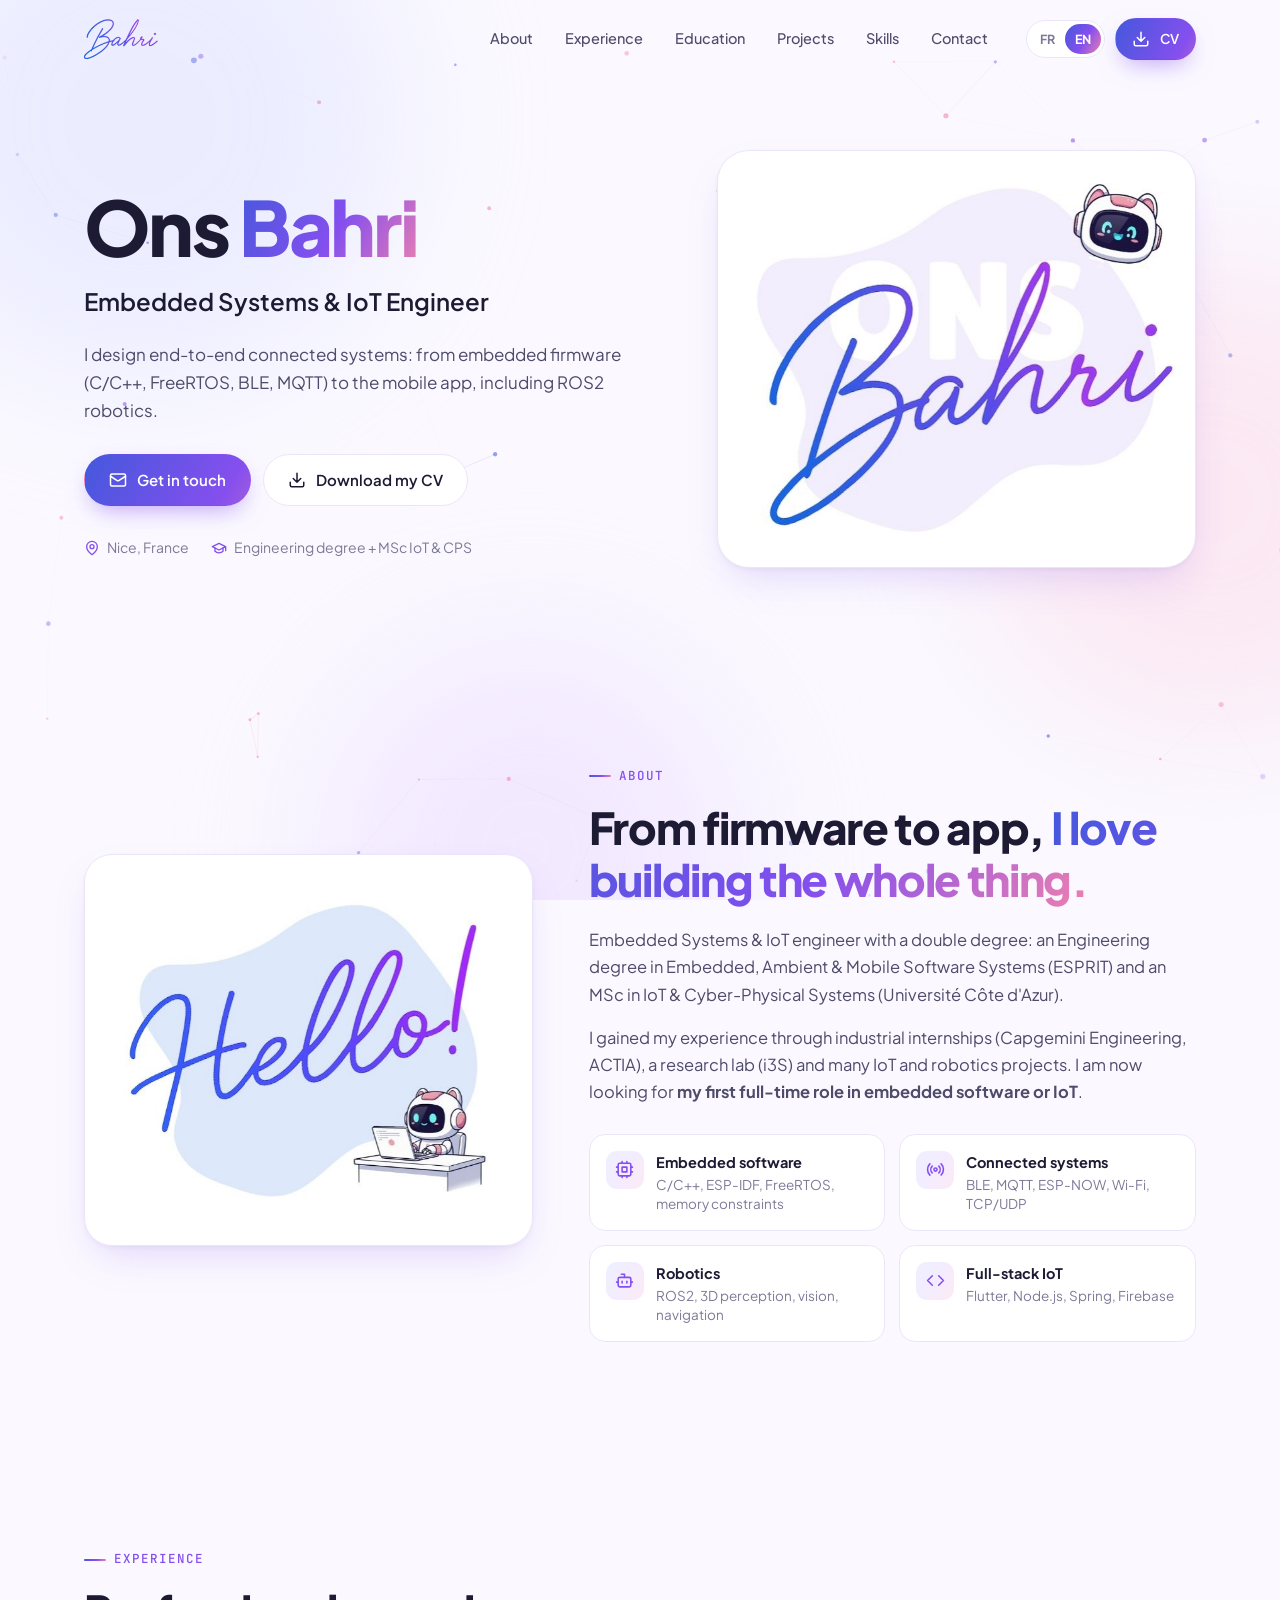
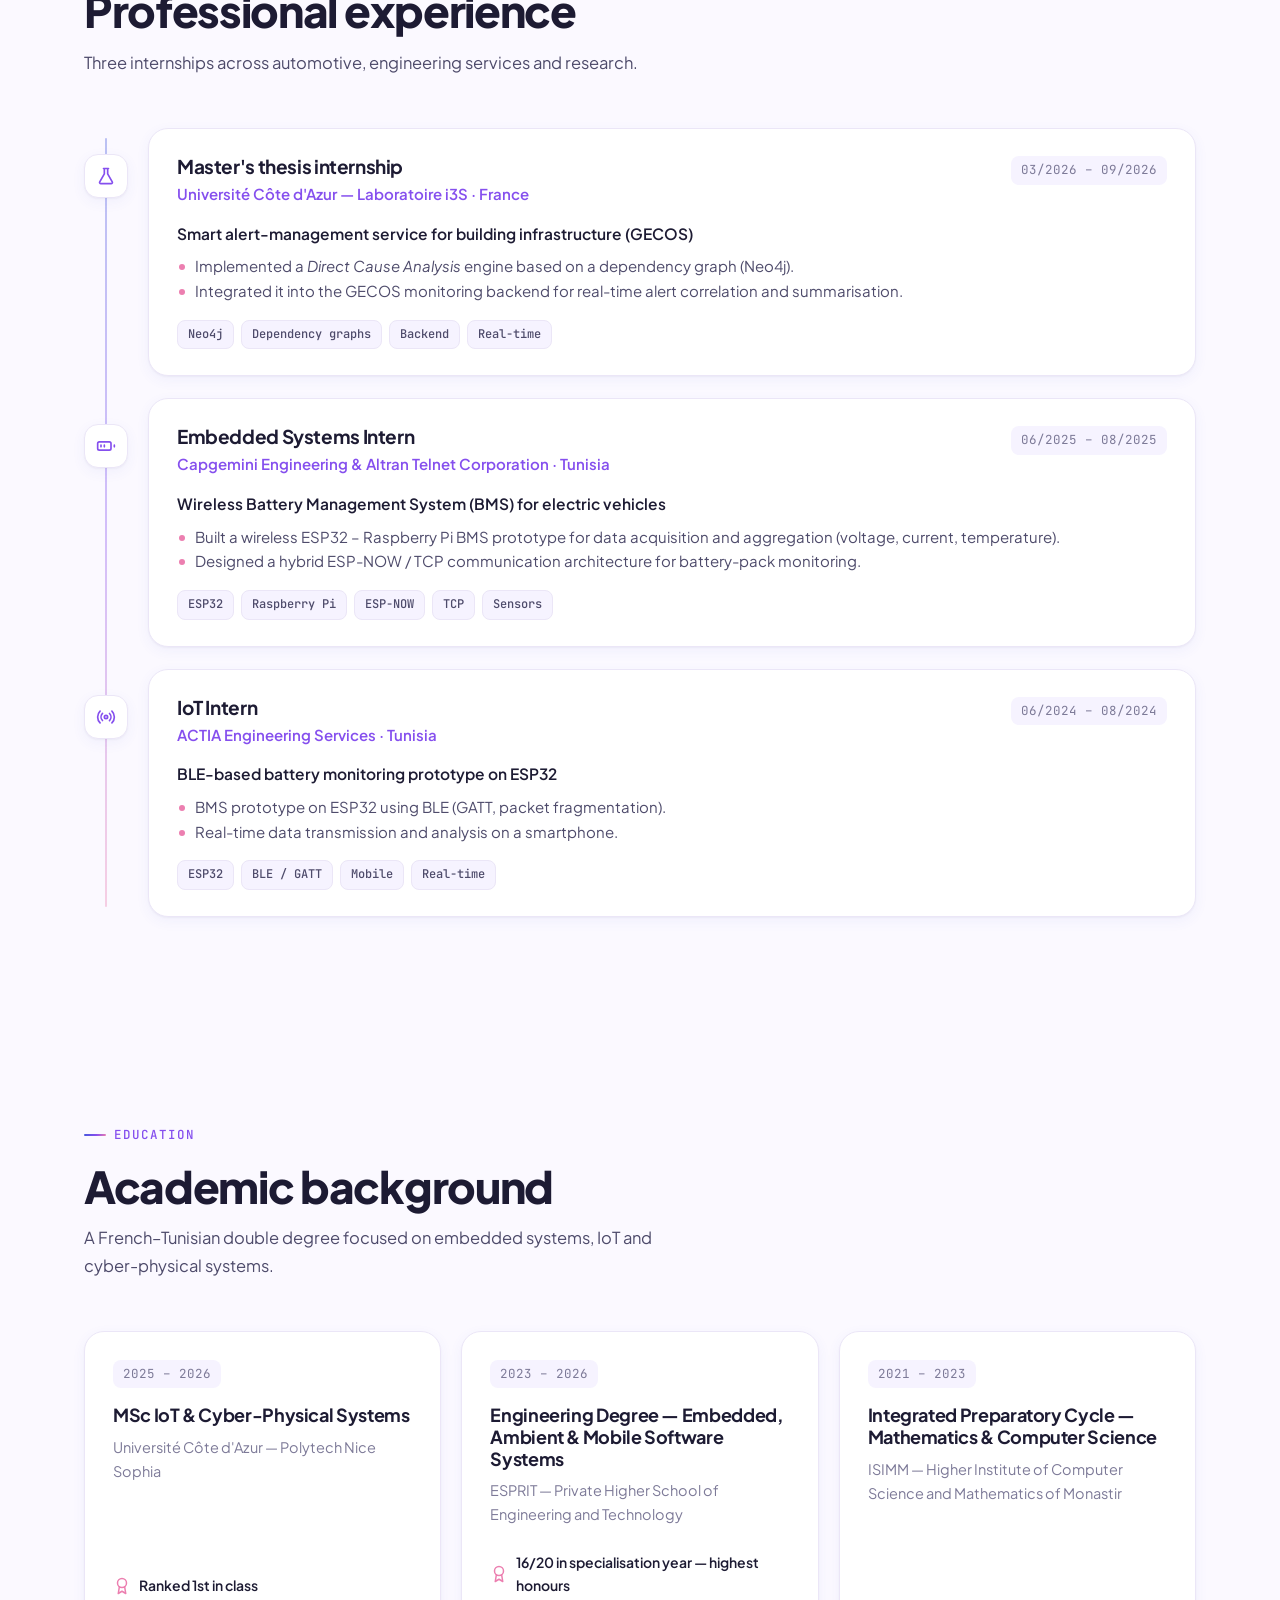
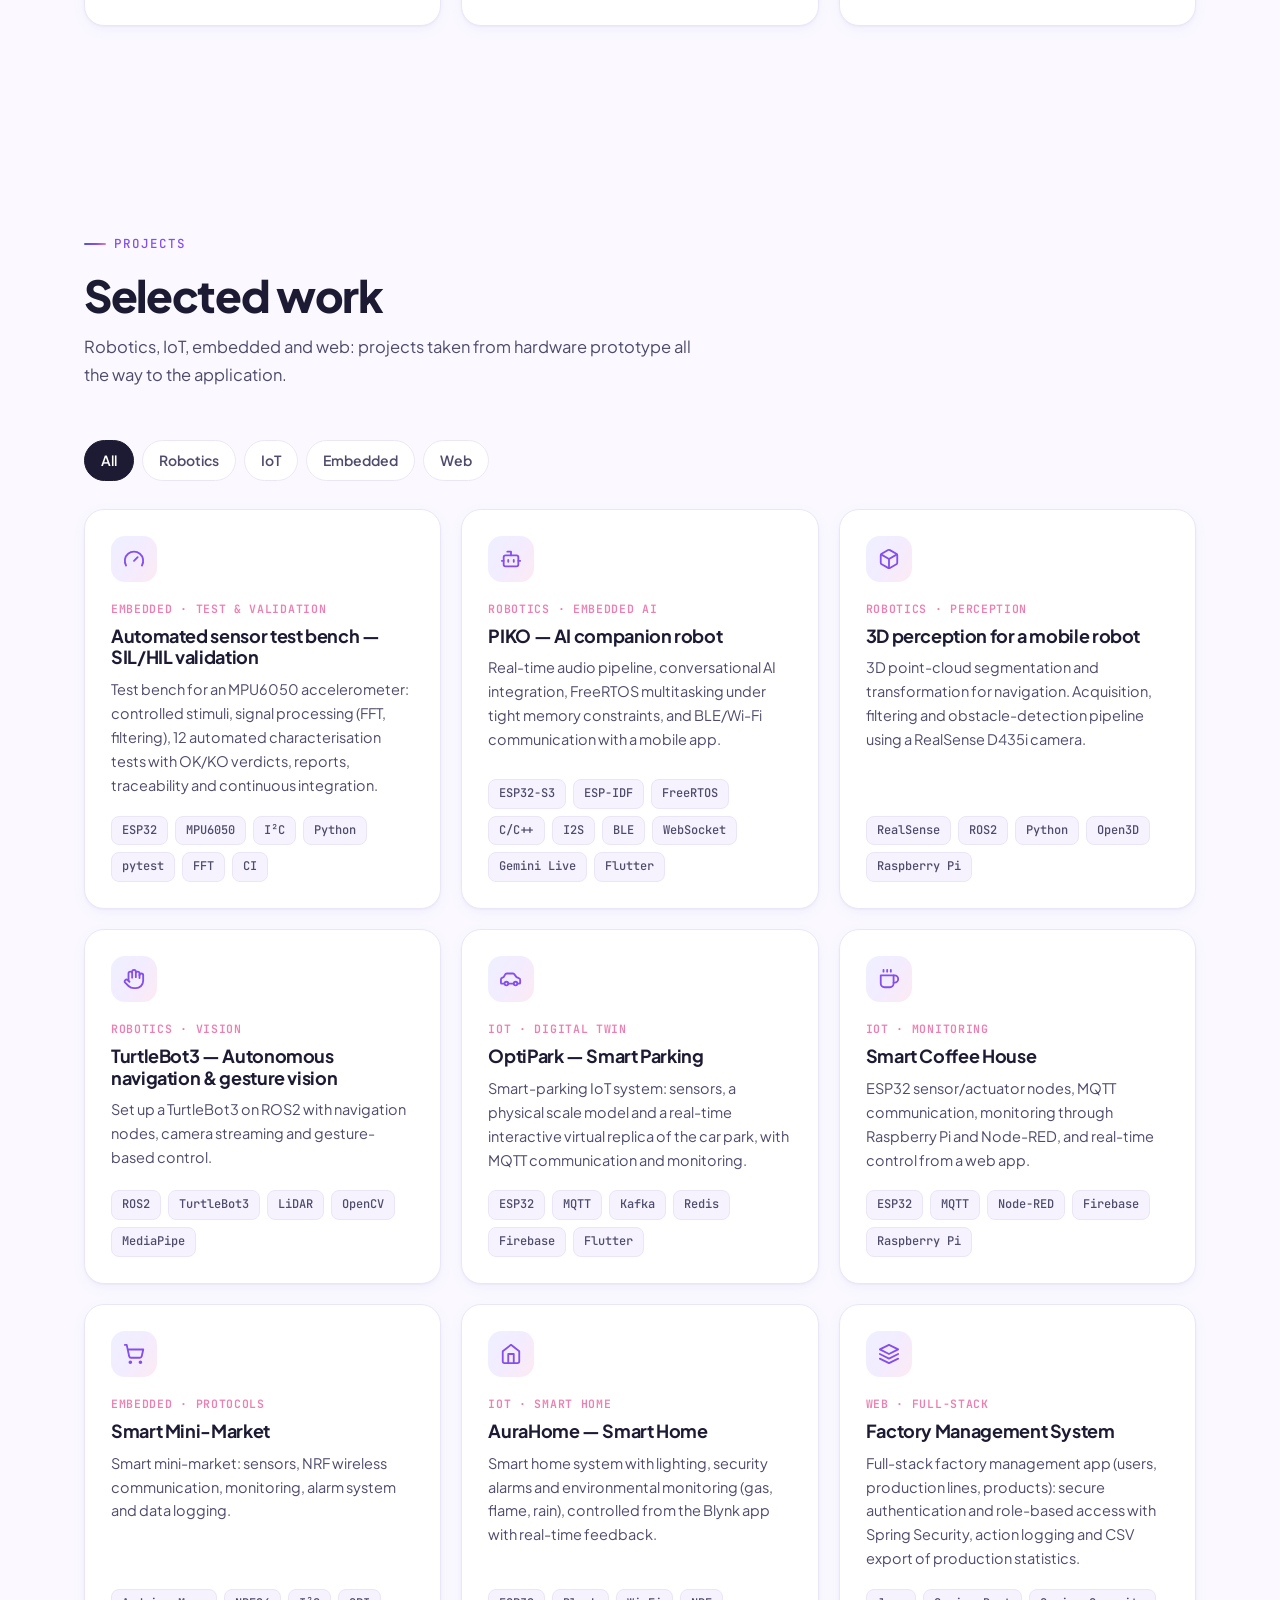
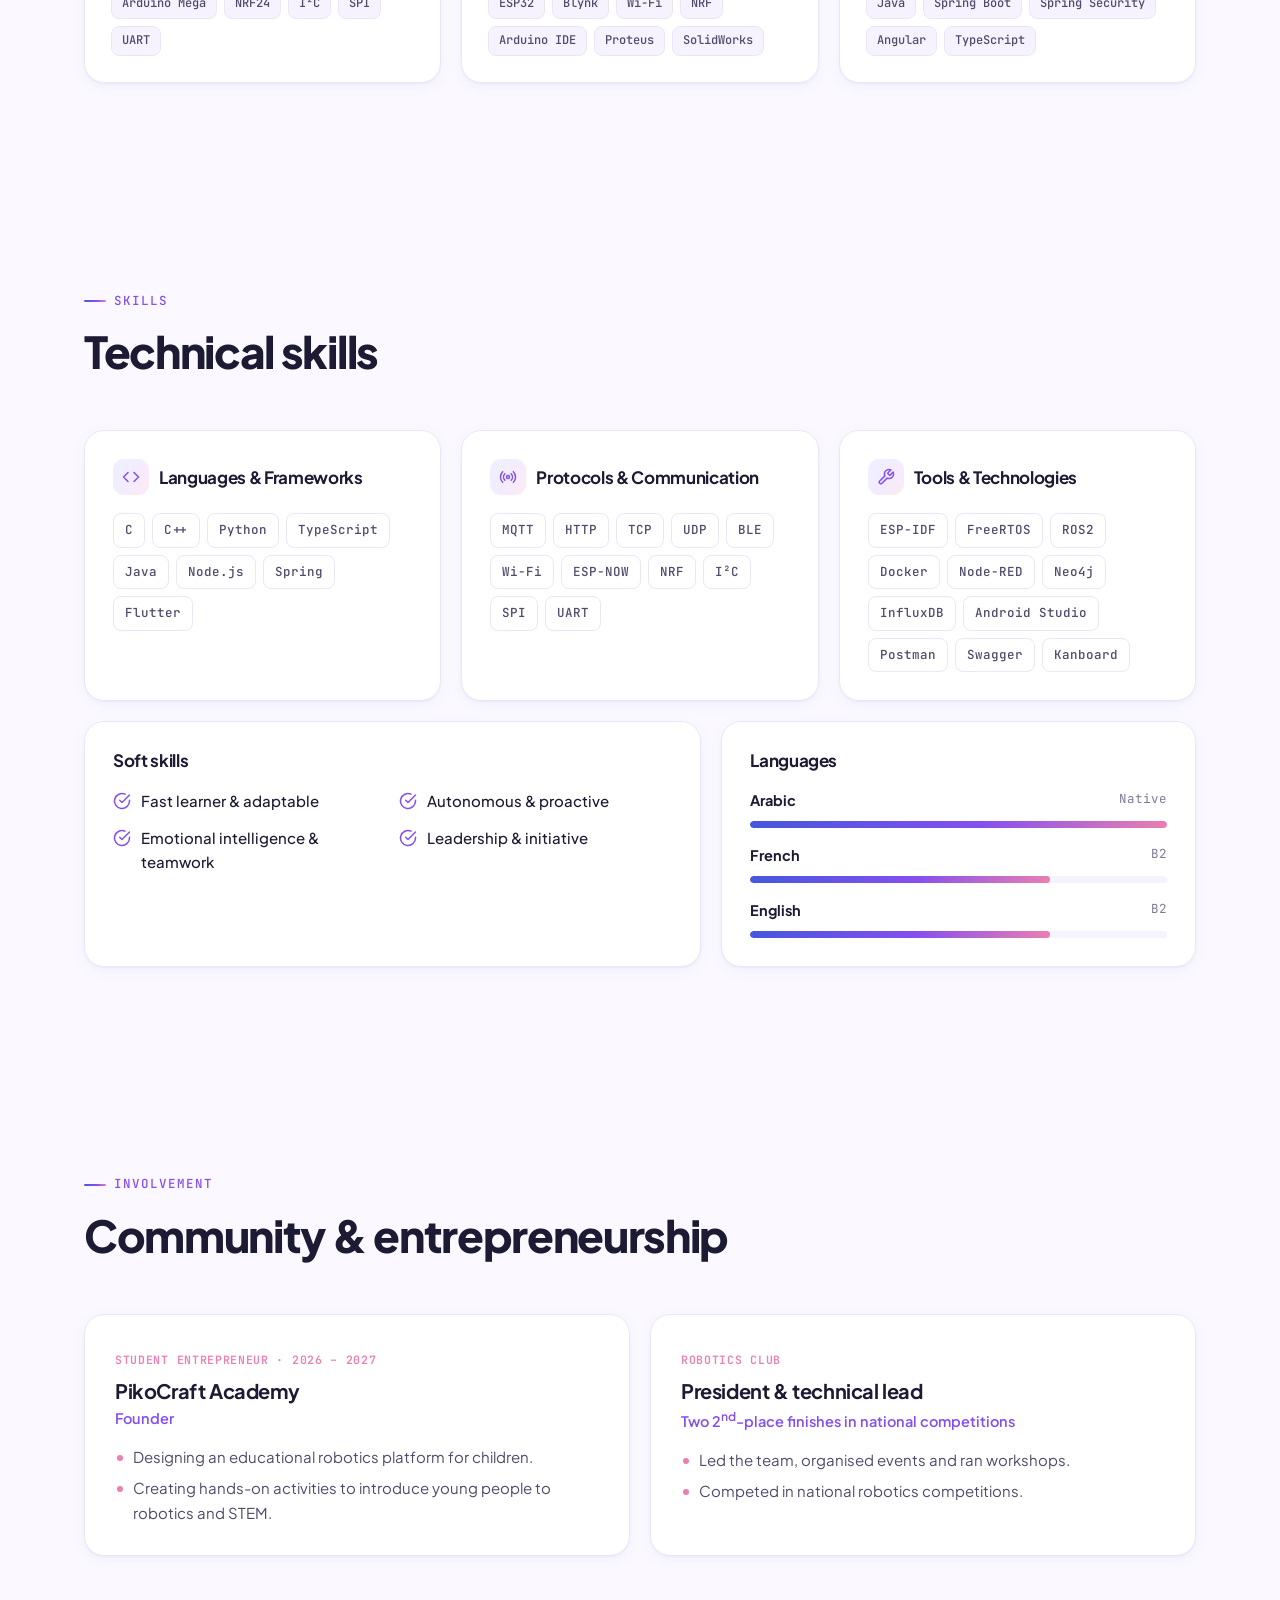
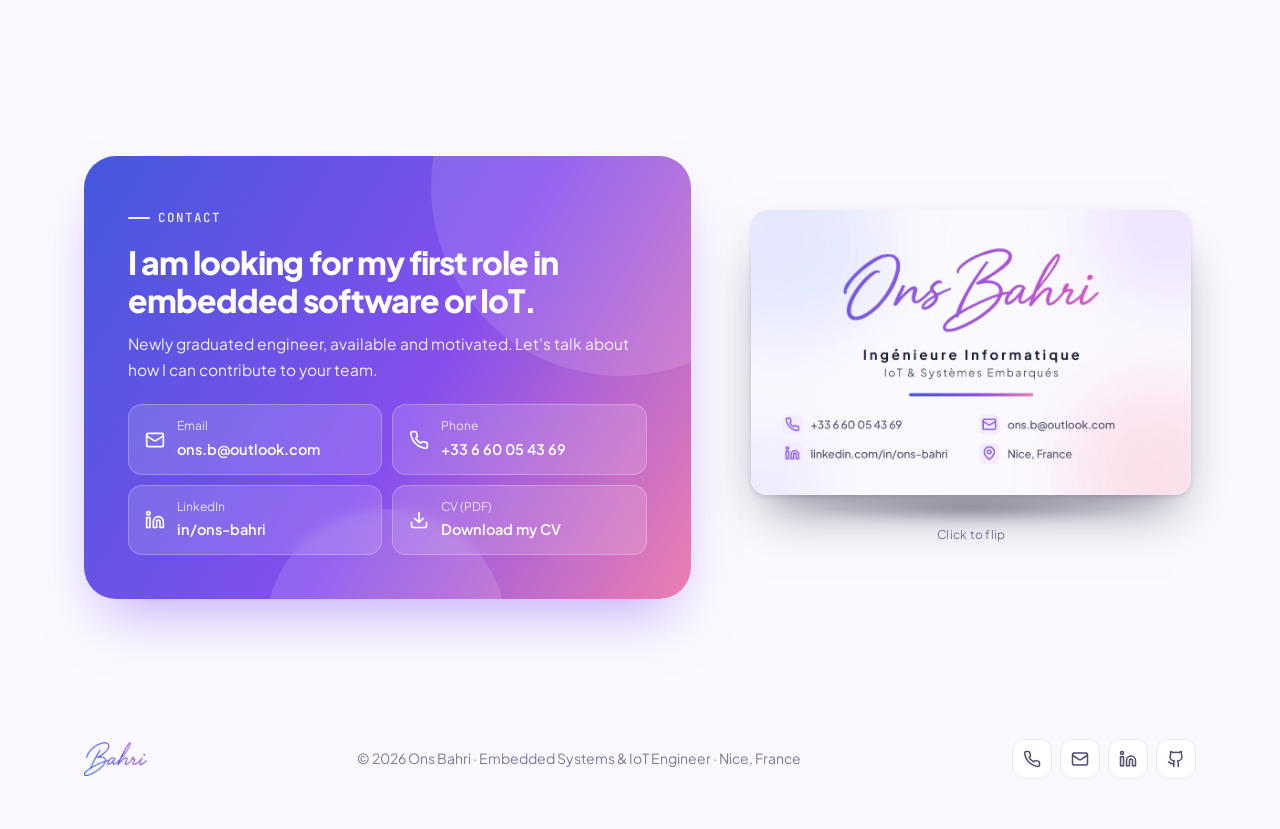
==== commit caadde39: "hello!" ====
--- a/en.html
+++ b/en.html
@@ -15,7 +15,7 @@
   <link rel="preconnect" href="https://fonts.googleapis.com">
   <link rel="preconnect" href="https://fonts.gstatic.com" crossorigin>
   <link href="https://fonts.googleapis.com/css2?family=JetBrains+Mono:wght@400;500;600&family=Plus+Jakarta+Sans:wght@400;500;600;700;800&display=swap" rel="stylesheet">
-  <link rel="stylesheet" href="assets/css/style.css">
+  <link rel="stylesheet" href="assets/css/style.css?v=2">
 </head>
 <body>
 
@@ -49,6 +49,7 @@
     <symbol id="i-home" viewBox="0 0 24 24"><path d="m3 9 9-7 9 7v11a2 2 0 0 1-2 2H5a2 2 0 0 1-2-2z"/><path d="M9 22V12h6v10"/></symbol>
     <symbol id="i-layers" viewBox="0 0 24 24"><path d="m12 2 10 5-10 5L2 7z"/><path d="m2 17 10 5 10-5M2 12l10 5 10-5"/></symbol>
     <symbol id="i-phone" viewBox="0 0 24 24"><path d="M22 16.92v3a2 2 0 0 1-2.18 2 19.79 19.79 0 0 1-8.63-3.07 19.5 19.5 0 0 1-6-6 19.79 19.79 0 0 1-3.07-8.67A2 2 0 0 1 4.11 2h3a2 2 0 0 1 2 1.72c.13.96.36 1.9.7 2.81a2 2 0 0 1-.45 2.11L8.09 9.91a16 16 0 0 0 6 6l1.27-1.27a2 2 0 0 1 2.11-.45c.91.34 1.85.57 2.81.7A2 2 0 0 1 22 16.92z"/></symbol>
+    <symbol id="i-gauge" viewBox="0 0 24 24"><path d="m12 14 4-4"/><path d="M3.34 19a10 10 0 1 1 17.32 0"/></symbol>
     <symbol id="i-spark" viewBox="0 0 24 24"><path d="m12 3-1.9 5.8a2 2 0 0 1-1.3 1.3L3 12l5.8 1.9a2 2 0 0 1 1.3 1.3L12 21l1.9-5.8a2 2 0 0 1 1.3-1.3L21 12l-5.8-1.9a2 2 0 0 1-1.3-1.3Z"/></symbol>
   </svg>
 
@@ -242,6 +243,13 @@
           <button class="filter" data-filter="web" aria-pressed="false">Web</button>
         </div>
         <div class="projects">
+          <article class="card project reveal" data-cat="embedded">
+            <div class="p-ico"><svg class="i"><use href="#i-gauge"/></svg></div>
+            <span class="p-cat">Embedded · Test &amp; Validation</span>
+            <h3>Automated sensor test bench — SIL/HIL validation</h3>
+            <p>Test bench for an MPU6050 accelerometer: controlled stimuli, signal processing (FFT, filtering), 12 automated characterisation tests with OK/KO verdicts, reports, traceability and continuous integration.</p>
+            <div class="tags"><span class="tag">ESP32</span><span class="tag">MPU6050</span><span class="tag">I²C</span><span class="tag">Python</span><span class="tag">pytest</span><span class="tag">FFT</span><span class="tag">CI</span></div>
+          </article>
           <article class="card project reveal" data-cat="robotics embedded iot">
             <div class="p-ico"><svg class="i"><use href="#i-bot"/></svg></div>
             <span class="p-cat">Robotics · Embedded AI</span>
@@ -307,7 +315,7 @@
       <div class="container">
         <div class="section-head">
           <span class="eyebrow reveal">Skills</span>
-          <h2 class="section-title reveal">Technical toolbox</h2>
+          <h2 class="section-title reveal">Technical skills</h2>
         </div>
         <div class="skills-grid">
           <div class="card skill reveal">
@@ -377,17 +385,31 @@
     <!-- Contact -->
     <section id="contact">
       <div class="container">
-        <div class="cta-box reveal">
-          <div>
-            <span class="eyebrow">Contact</span>
-            <h2>I am looking for my first role in embedded software or IoT.</h2>
-            <p>Newly graduated engineer, available and motivated. Let's talk about how I can contribute to your team.</p>
-          </div>
-          <div class="contact-list">
-            <a class="contact-item" href="mailto:ons.b@outlook.com?subject=Opportunity%20-%20Embedded%20%2F%20IoT%20Engineer"><svg class="i"><use href="#i-mail"/></svg><div><small>Email</small><b>ons.b@outlook.com</b></div></a>
-            <a class="contact-item" href="tel:+33660054369"><svg class="i"><use href="#i-phone"/></svg><div><small>Phone</small><b>+33 6 60 05 43 69</b></div></a>
-            <a class="contact-item" href="https://www.linkedin.com/in/ons-bahri" target="_blank" rel="noopener"><svg class="i"><use href="#i-linkedin"/></svg><div><small>LinkedIn</small><b>in/ons-bahri</b></div></a>
-            <a class="contact-item" href="assets/cv/CV_Ons-Bahri.pdf" download><svg class="i"><use href="#i-download"/></svg><div><small>CV (PDF)</small><b>Download my CV</b></div></a>
+        <div class="contact-grid">
+          <div class="cta-box reveal">
+            <div>
+              <span class="eyebrow">Contact</span>
+              <h2>I am looking for my first role in embedded software or IoT.</h2>
+              <p>Newly graduated engineer, available and motivated. Let's talk about how I can contribute to your team.</p>
+              <div class="contact-list">
+                <a class="contact-item" href="mailto:ons.b@outlook.com?subject=Opportunity%20-%20Embedded%20%2F%20IoT%20Engineer"><svg class="i"><use href="#i-mail"/></svg><div><small>Email</small><b>ons.b@outlook.com</b></div></a>
+                <a class="contact-item" href="tel:+33660054369"><svg class="i"><use href="#i-phone"/></svg><div><small>Phone</small><b>+33 6 60 05 43 69</b></div></a>
+                <a class="contact-item" href="https://www.linkedin.com/in/ons-bahri" target="_blank" rel="noopener"><svg class="i"><use href="#i-linkedin"/></svg><div><small>LinkedIn</small><b>in/ons-bahri</b></div></a>
+                <a class="contact-item" href="assets/cv/CV_Ons-Bahri.pdf" download><svg class="i"><use href="#i-download"/></svg><div><small>CV (PDF)</small><b>Download my CV</b></div></a>
+              </div>
+            </div>
+          </div>
+          <div class="bcard-wrap reveal">
+            <div class="bcard-float">
+              <span class="bcard-shadow" aria-hidden="true"></span>
+              <button class="bcard" type="button" aria-label="My business card — click to flip" aria-pressed="false">
+                <span class="bcard-inner">
+                  <span class="bcard-face front"><img src="assets/img/card-recto.webp" alt="Ons Bahri's business card, front" width="963" height="624" loading="lazy"><span class="glare"></span></span>
+                  <span class="bcard-face back"><img src="assets/img/card-verso.webp" alt="Ons Bahri's business card, back" width="963" height="624" loading="lazy"><span class="glare"></span></span>
+                </span>
+              </button>
+            </div>
+            <span class="bcard-hint" aria-hidden="true">Click to flip</span>
           </div>
         </div>
       </div>
@@ -409,6 +431,6 @@
 
   <button class="to-top" aria-label="Back to top"><svg class="i"><use href="#i-up"/></svg></button>
 
-  <script src="assets/js/main.js"></script>
+  <script src="assets/js/main.js?v=2"></script>
 </body>
 </html>
--- a/assets/css/style.css
+++ b/assets/css/style.css
@@ -58,15 +58,26 @@
 .blob {
   position: absolute; border-radius: 50%;
   filter: blur(70px); opacity: .55;
-  animation: drift 26s ease-in-out infinite alternate;
+  animation: drift 30s linear infinite;
 }
 .blob.b1 { width: 520px; height: 520px; background: #dfe3ff; top: -140px; left: -120px; }
-.blob.b2 { width: 460px; height: 460px; background: #fbdbe9; top: 30%; right: -160px; animation-duration: 32s; animation-delay: -8s; }
+.blob.b2 { width: 460px; height: 460px; background: #fbdbe9; top: 30%; right: -160px; animation-duration: 36s; animation-direction: reverse; animation-delay: -8s; }
 .blob.b3 { width: 420px; height: 420px; background: #ebdcff; bottom: -160px; left: 25%; animation-duration: 38s; animation-delay: -15s; }
+/* closed elliptical loop at constant speed: the end frame equals the start, so the loop never stops or jumps */
 @keyframes drift {
-  0%   { transform: translate(0, 0) scale(1); }
-  50%  { transform: translate(60px, 40px) scale(1.08); }
-  100% { transform: translate(-40px, 80px) scale(.95); }
+  0% { transform: translate(0.0px, 0.0px) scale(1.000); }
+  8.33% { transform: translate(-8.0px, 22.5px) scale(1.043); }
+  16.67% { transform: translate(-30.0px, 39.0px) scale(1.043); }
+  25% { transform: translate(-60.0px, 45.0px) scale(1.000); }
+  33.33% { transform: translate(-90.0px, 39.0px) scale(0.957); }
+  41.67% { transform: translate(-112.0px, 22.5px) scale(0.957); }
+  50% { transform: translate(-120.0px, 0.0px) scale(1.000); }
+  58.33% { transform: translate(-112.0px, -22.5px) scale(1.043); }
+  66.67% { transform: translate(-90.0px, -39.0px) scale(1.043); }
+  75% { transform: translate(-60.0px, -45.0px) scale(1.000); }
+  83.33% { transform: translate(-30.0px, -39.0px) scale(0.957); }
+  91.67% { transform: translate(-8.0px, -22.5px) scale(0.957); }
+  100% { transform: translate(0.0px, -0.0px) scale(1.000); }
 }
 
 /* ---------- Navigation ---------- */
@@ -299,8 +310,7 @@
 .lang-row .l-top b { color: var(--ink); }
 .lang-row .l-top span { color: var(--muted); font-family: var(--mono); font-size: 12.5px; }
 .bar { height: 7px; border-radius: 99px; background: var(--surface-soft); margin-top: 8px; overflow: hidden; }
-.bar i { display: block; height: 100%; width: 0; border-radius: 99px; background: var(--grad); transition: width 1.4s cubic-bezier(.2, .8, .2, 1); }
-.reveal.in .bar i { width: var(--w); }
+.bar i { display: block; height: 100%; width: var(--w); border-radius: 99px; background: var(--grad); }
 
 /* Engagement */
 .engage-grid { display: grid; grid-template-columns: 1fr 1fr; gap: 20px; }
@@ -313,31 +323,74 @@
 .engage li::before { content: ""; position: absolute; left: 2px; top: 10px; width: 6px; height: 6px; border-radius: 50%; background: var(--rose); }
 
 /* Contact CTA */
+.contact-grid { display: grid; grid-template-columns: minmax(0, 1.35fr) minmax(0, 1fr); gap: 56px; align-items: center; }
 .cta-box {
-  position: relative; overflow: hidden; border-radius: 32px; padding: 64px 56px;
+  position: relative; overflow: hidden; border-radius: 32px; padding: 44px 44px;
   background: var(--grad); color: #fff; box-shadow: 0 30px 60px -20px rgba(133, 79, 238, .5);
-  display: grid; grid-template-columns: 1.2fr .8fr; gap: 40px; align-items: center;
 }
 .cta-box::before, .cta-box::after {
   content: ""; position: absolute; border-radius: 50%; background: rgba(255, 255, 255, .12);
 }
-.cta-box::before { width: 380px; height: 380px; right: -120px; top: -160px; animation: drift 20s ease-in-out infinite alternate; }
-.cta-box::after { width: 240px; height: 240px; left: 30%; bottom: -150px; animation: drift 24s ease-in-out infinite alternate-reverse; }
+.cta-box::before { width: 380px; height: 380px; right: -120px; top: -160px; animation: drift 24s linear infinite; }
+.cta-box::after { width: 240px; height: 240px; left: 30%; bottom: -150px; animation: drift 28s linear infinite reverse; }
 .cta-box > * { position: relative; z-index: 1; }
 .cta-box .eyebrow { color: #fff; opacity: .9; }
 .cta-box .eyebrow::before { background: #fff; }
-.cta-box h2 { color: #fff; font-size: clamp(28px, 3.6vw, 40px); font-weight: 800; letter-spacing: -.03em; }
-.cta-box p { margin-top: 14px; color: rgba(255, 255, 255, .9); font-size: 16.5px; max-width: 520px; }
-.contact-list { display: grid; gap: 12px; }
+.cta-box h2 { color: #fff; font-size: clamp(24px, 2.6vw, 32px); font-weight: 800; letter-spacing: -.03em; }
+.cta-box p { margin-top: 12px; color: rgba(255, 255, 255, .9); font-size: 15.5px; max-width: 520px; }
+.contact-list { display: grid; grid-template-columns: 1fr 1fr; gap: 10px; margin-top: 22px; }
 .contact-item {
-  display: flex; align-items: center; gap: 14px; padding: 14px 18px; border-radius: 16px;
+  display: flex; align-items: center; gap: 12px; padding: 11px 16px; border-radius: 14px;
   background: rgba(255, 255, 255, .14); border: 1px solid rgba(255, 255, 255, .25);
   backdrop-filter: blur(6px); transition: background .2s, transform .2s;
 }
 .contact-item:hover { background: rgba(255, 255, 255, .24); transform: translateX(4px); }
 .contact-item svg { width: 20px; height: 20px; flex: none; }
 .contact-item small { display: block; font-size: 12px; opacity: .8; }
-.contact-item b { font-weight: 600; font-size: 15px; word-break: break-all; }
+.contact-item b { font-weight: 600; font-size: 14.5px; overflow-wrap: anywhere; }
+.contact-item > div { min-width: 0; }
+
+/* Business card: 3D flip with tilt, cursor glare and holographic sheen */
+.bcard-wrap { display: flex; flex-direction: column; align-items: center; gap: 30px; perspective: 1600px; }
+.bcard-float { position: relative; width: 100%; max-width: 440px; animation: card-float 7s ease-in-out infinite; }
+@keyframes card-float { 0%, 100% { transform: translateY(0); } 50% { transform: translateY(-10px); } }
+.bcard-shadow {
+  position: absolute; left: 10%; right: 10%; bottom: -26px; height: 26px; border-radius: 50%;
+  background: radial-gradient(closest-side, rgba(29, 27, 51, .38), transparent); filter: blur(6px);
+  animation: card-shadow 7s ease-in-out infinite;
+}
+@keyframes card-shadow { 0%, 100% { transform: scale(1); opacity: .9; } 50% { transform: scale(.86); opacity: .6; } }
+.bcard {
+  all: unset; box-sizing: border-box; position: relative; display: block; width: 100%; height: 0; padding-bottom: 64.7%; cursor: pointer;
+  transform-style: preserve-3d; transform: rotateX(var(--rx, 0deg)) rotateY(var(--ry, 0deg));
+  transition: transform .5s cubic-bezier(.2, .8, .2, 1);
+}
+.bcard.tracking { transition: transform .12s linear; }
+.bcard:focus-visible { outline: 3px solid var(--violet); outline-offset: 8px; border-radius: 16px; }
+.bcard-inner { position: absolute; inset: 0; transform-style: preserve-3d; transition: transform 1.2s cubic-bezier(.3, 1.45, .45, 1); }
+.bcard.flipped .bcard-inner { transform: rotateY(180deg); }
+.bcard-face {
+  position: absolute; inset: 0; border-radius: 16px; overflow: hidden; background: #fff;
+  backface-visibility: hidden; -webkit-backface-visibility: hidden;
+  box-shadow: 0 2px 4px rgba(29, 27, 51, .12), 0 28px 50px -18px rgba(29, 27, 51, .55), inset 0 0 0 1px rgba(255, 255, 255, .6);
+}
+.bcard-face.back { transform: rotateY(180deg); }
+.bcard-face img { display: block; width: 100%; height: 100%; object-fit: cover; }
+.bcard-face .glare {
+  position: absolute; inset: 0; pointer-events: none; opacity: 0; transition: opacity .4s;
+  background: radial-gradient(circle at var(--gx, 50%) var(--gy, 30%), rgba(255, 255, 255, .7), rgba(255, 255, 255, 0) 48%);
+  mix-blend-mode: soft-light;
+}
+.bcard-face.back .glare { background: radial-gradient(circle at calc(100% - var(--gx, 50%)) var(--gy, 30%), rgba(255, 255, 255, .7), rgba(255, 255, 255, 0) 48%); }
+.bcard:hover .glare, .bcard.tracking .glare { opacity: 1; }
+.bcard-face::after {
+  content: ""; position: absolute; inset: -20%; pointer-events: none; opacity: 0;
+  background: linear-gradient(115deg, transparent 38%, rgba(255, 255, 255, .0) 40%, rgba(255, 255, 255, .75) 47%, rgba(236, 127, 176, .35) 50%, rgba(68, 88, 220, .3) 53%, transparent 60%);
+  transform: translateX(-60%);
+}
+.bcard.flipping .bcard-face::after { animation: card-sheen 1.2s cubic-bezier(.4, 0, .2, 1); }
+@keyframes card-sheen { 0% { opacity: 0; transform: translateX(-60%); } 20% { opacity: 1; } 100% { opacity: 0; transform: translateX(60%); } }
+.bcard-hint { font-size: 12px; letter-spacing: .02em; color: var(--muted); }
 
 /* Footer */
 footer { padding: 40px 0 50px; }
@@ -363,10 +416,6 @@
 /* Scroll progress */
 .progress { position: fixed; top: 0; left: 0; height: 3px; width: 0; background: var(--grad); z-index: 60; }
 
-/* Reveal on scroll */
-.reveal { opacity: 0; transform: translateY(26px); transition: opacity .8s ease, transform .8s cubic-bezier(.2, .8, .2, 1); }
-.reveal.in { opacity: 1; transform: none; }
-.reveal.d1 { transition-delay: .08s; } .reveal.d2 { transition-delay: .16s; } .reveal.d3 { transition-delay: .24s; }
 
 /* ---------- Responsive ---------- */
 @media (max-width: 1024px) {
@@ -388,16 +437,18 @@
   .nav { background: rgba(255, 255, 255, .78); backdrop-filter: blur(14px); -webkit-backdrop-filter: blur(14px); }
 
   .hero { padding: 120px 0 70px; }
-  .hero-grid, .about-grid, .cta-box, .soft-langs, .engage-grid { grid-template-columns: 1fr; }
-  .hero-visual { max-width: 460px; margin: 0 auto; width: 100%; }
+  .hero-grid, .about-grid, .contact-grid, .soft-langs, .engage-grid { grid-template-columns: 1fr; }
+  .contact-grid { gap: 84px; }
+  .bcard-wrap { max-width: 440px; width: 100%; margin: 0 auto; }
+  .hero-visual { order: -1; max-width: 460px; margin: 0 auto; width: 100%; }
   .stats { grid-template-columns: repeat(2, 1fr); margin-top: 50px; }
   .about-img { max-width: 460px; margin: 0 auto; }
   section { padding: 76px 0; }
-  .cta-box { padding: 44px 28px; }
+  .cta-box { padding: 36px 24px; }
 }
 @media (max-width: 620px) {
   .container { padding: 0 16px; }
-  .projects, .edu-grid, .skills-grid, .highlights, .soft ul { grid-template-columns: 1fr; }
+  .projects, .edu-grid, .skills-grid, .highlights, .soft ul, .contact-list { grid-template-columns: 1fr; }
   .chip-float { display: none; }
   .t-item { padding-left: 0; }
   .t-dot, .timeline::before { display: none; }
@@ -410,6 +461,4 @@
 @media (prefers-reduced-motion: reduce) {
   *, *::before, *::after { animation: none !important; transition: none !important; }
   html { scroll-behavior: auto; }
-  .reveal { opacity: 1; transform: none; }
-  .bar i { width: var(--w); }
-}
+}
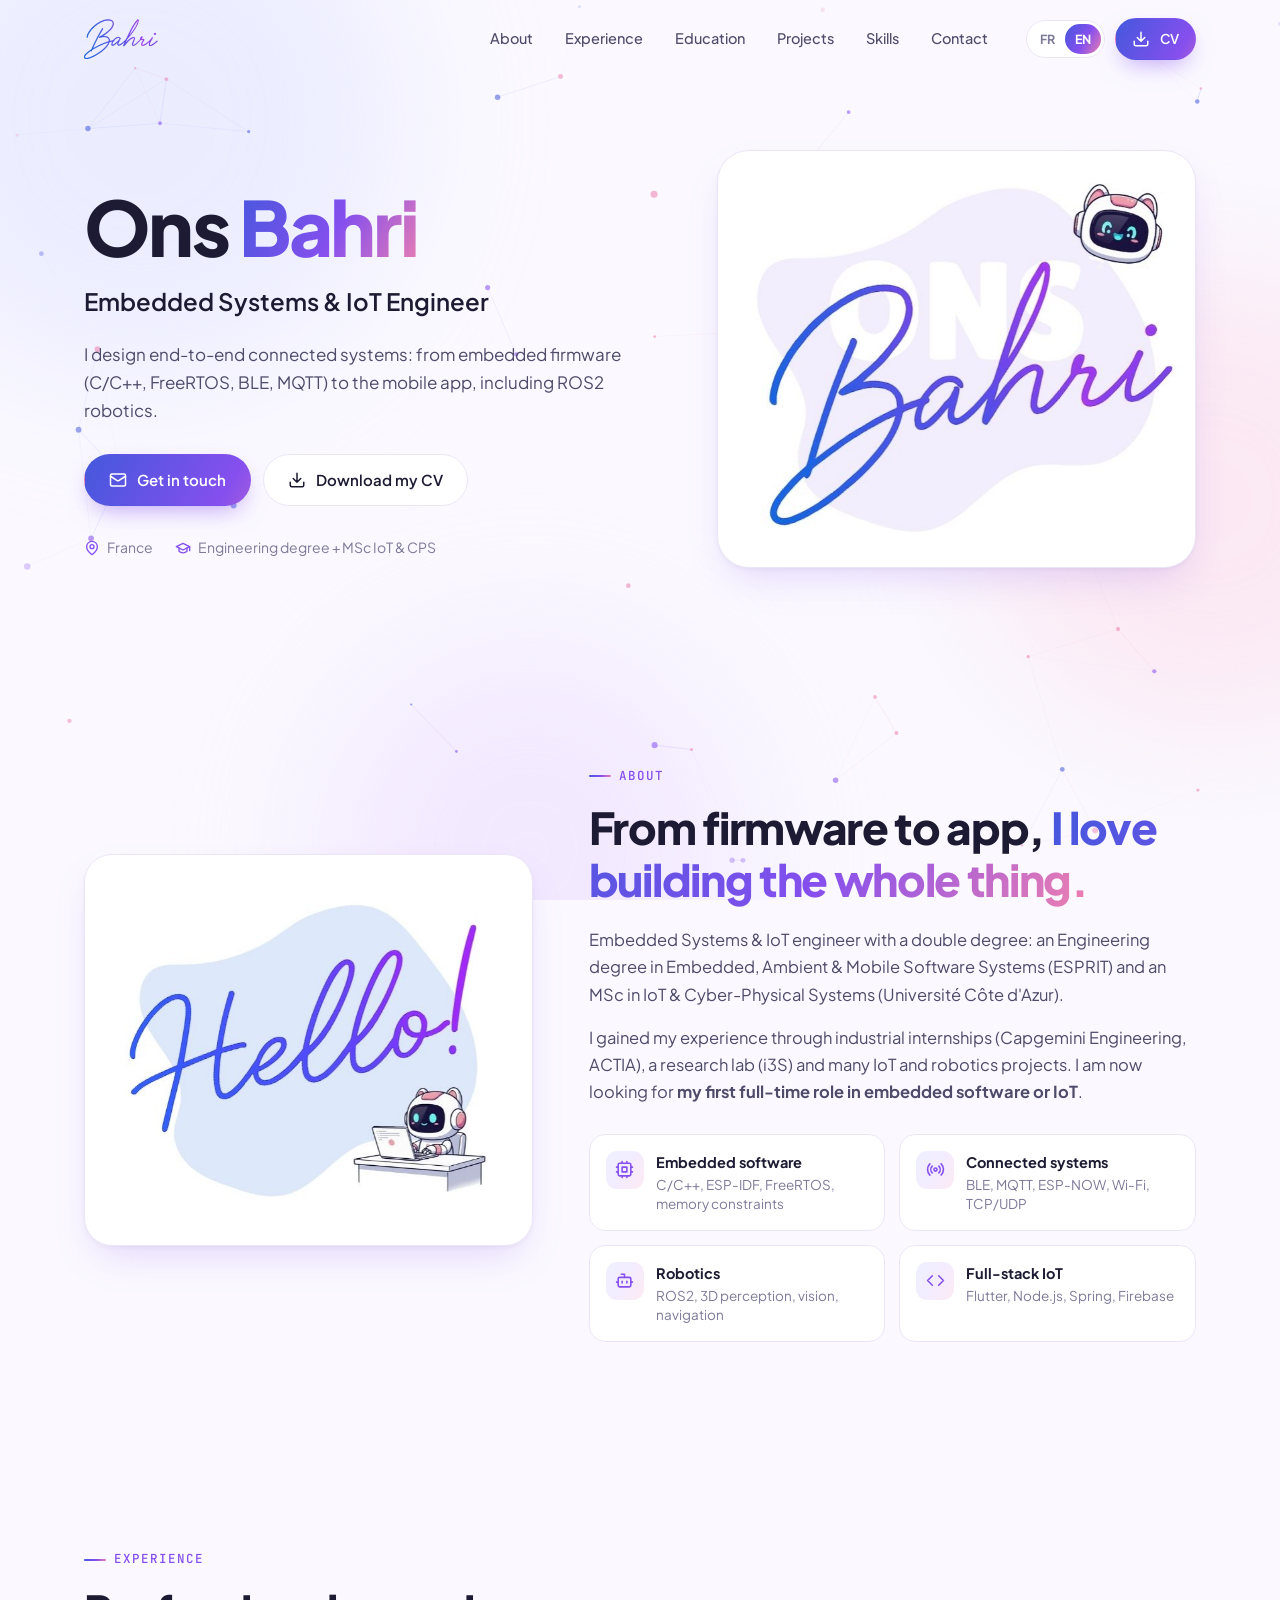
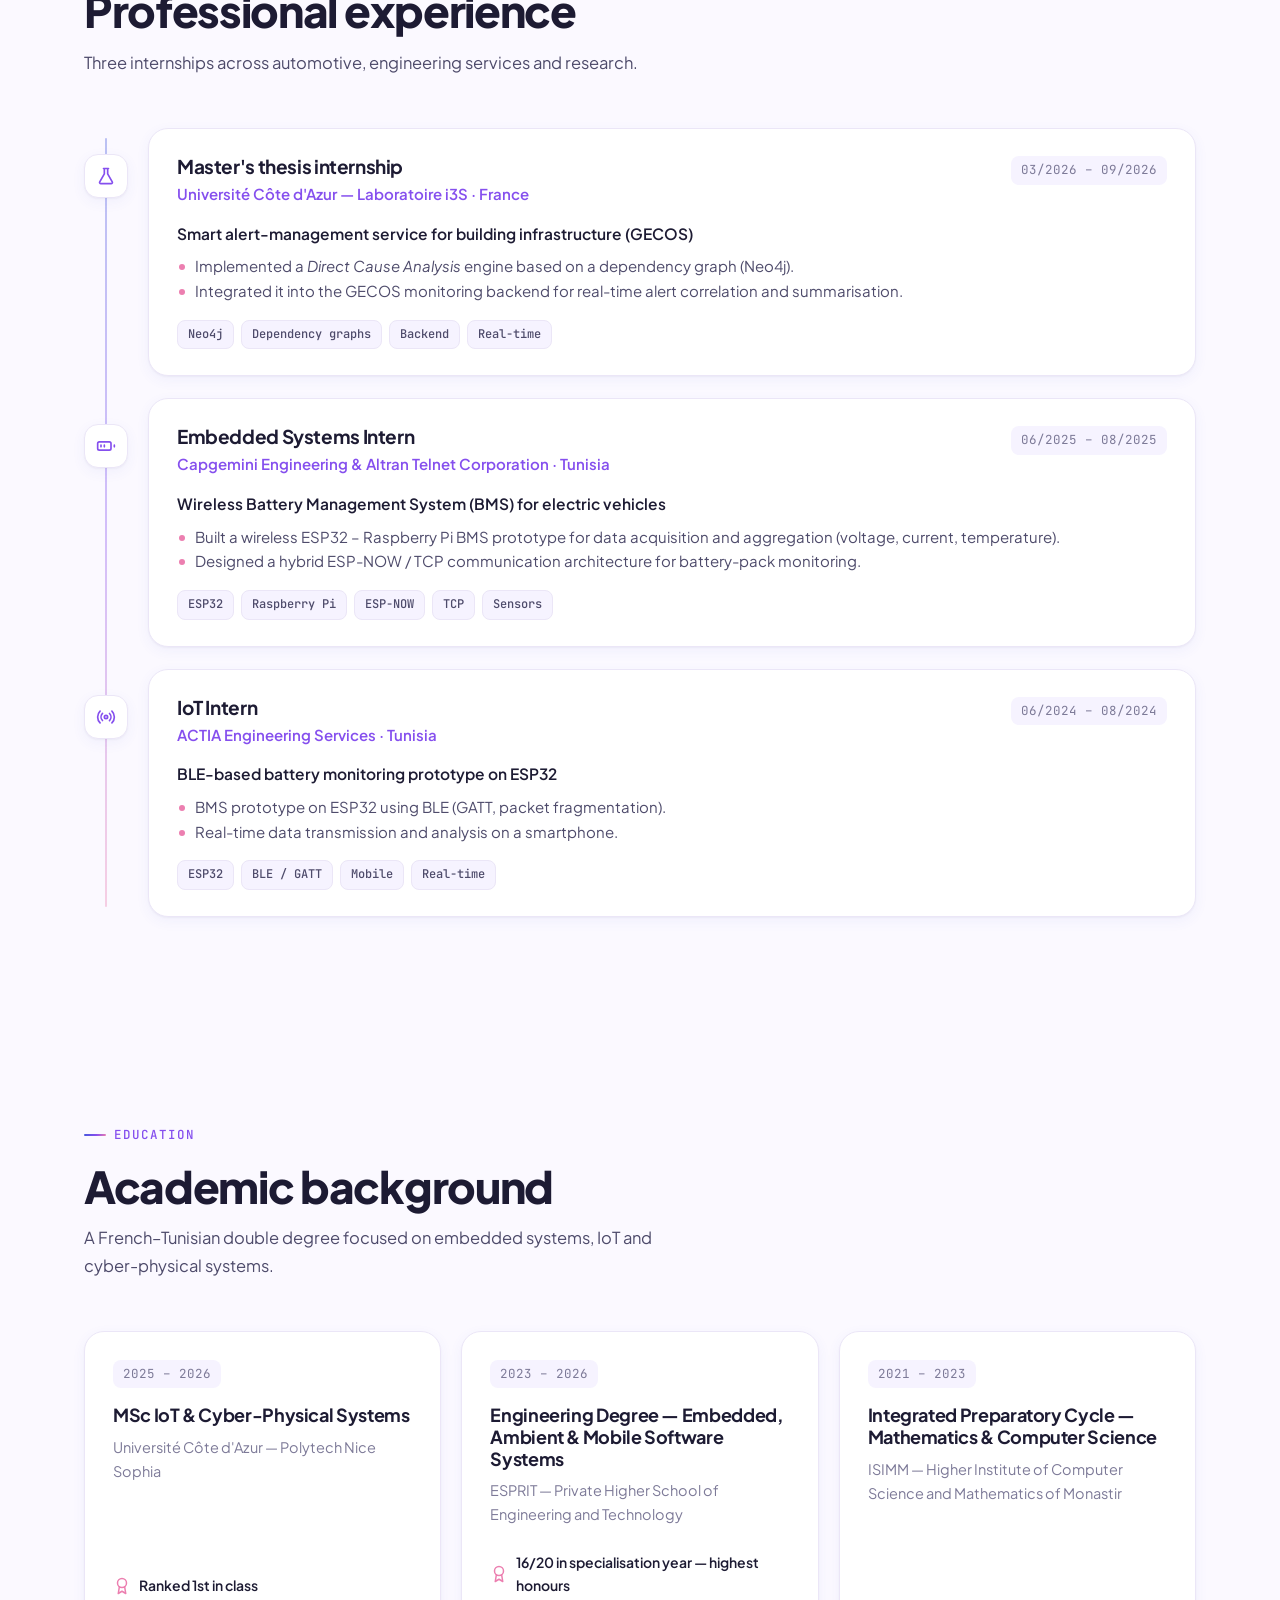
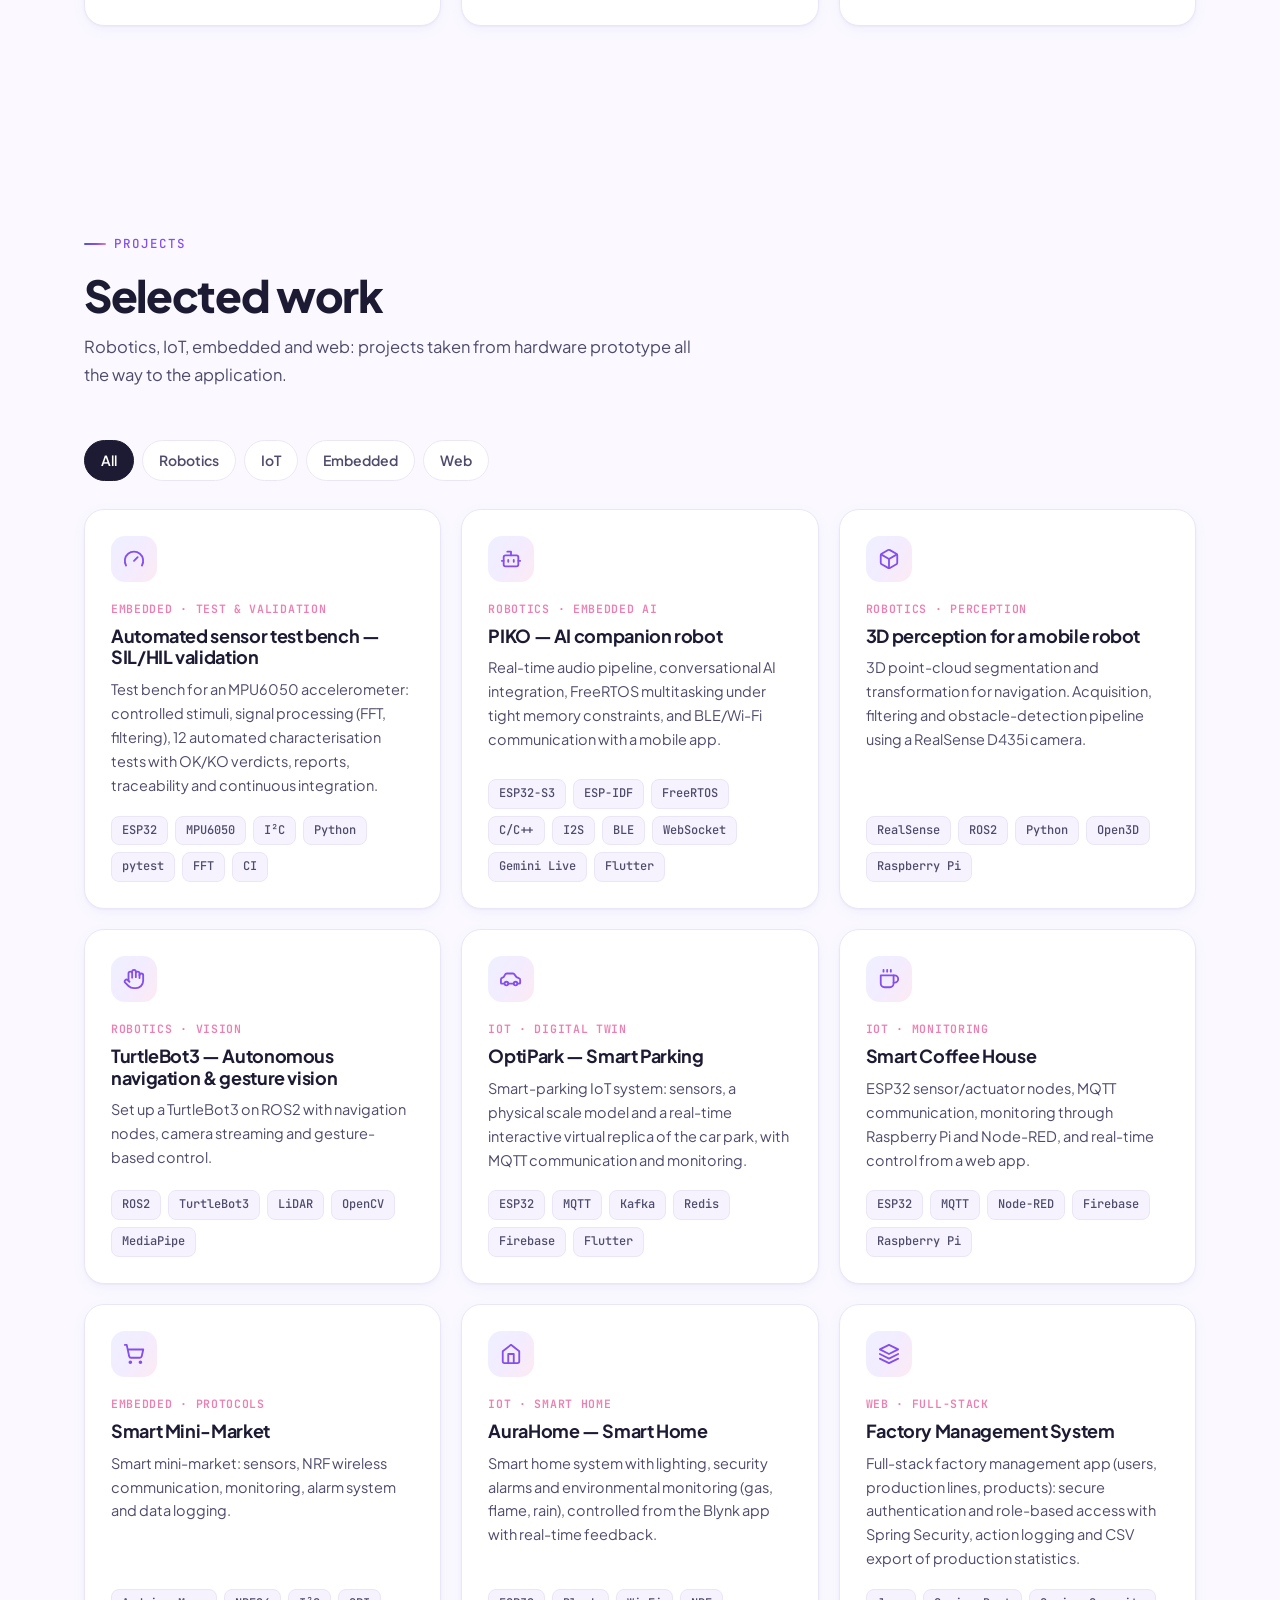
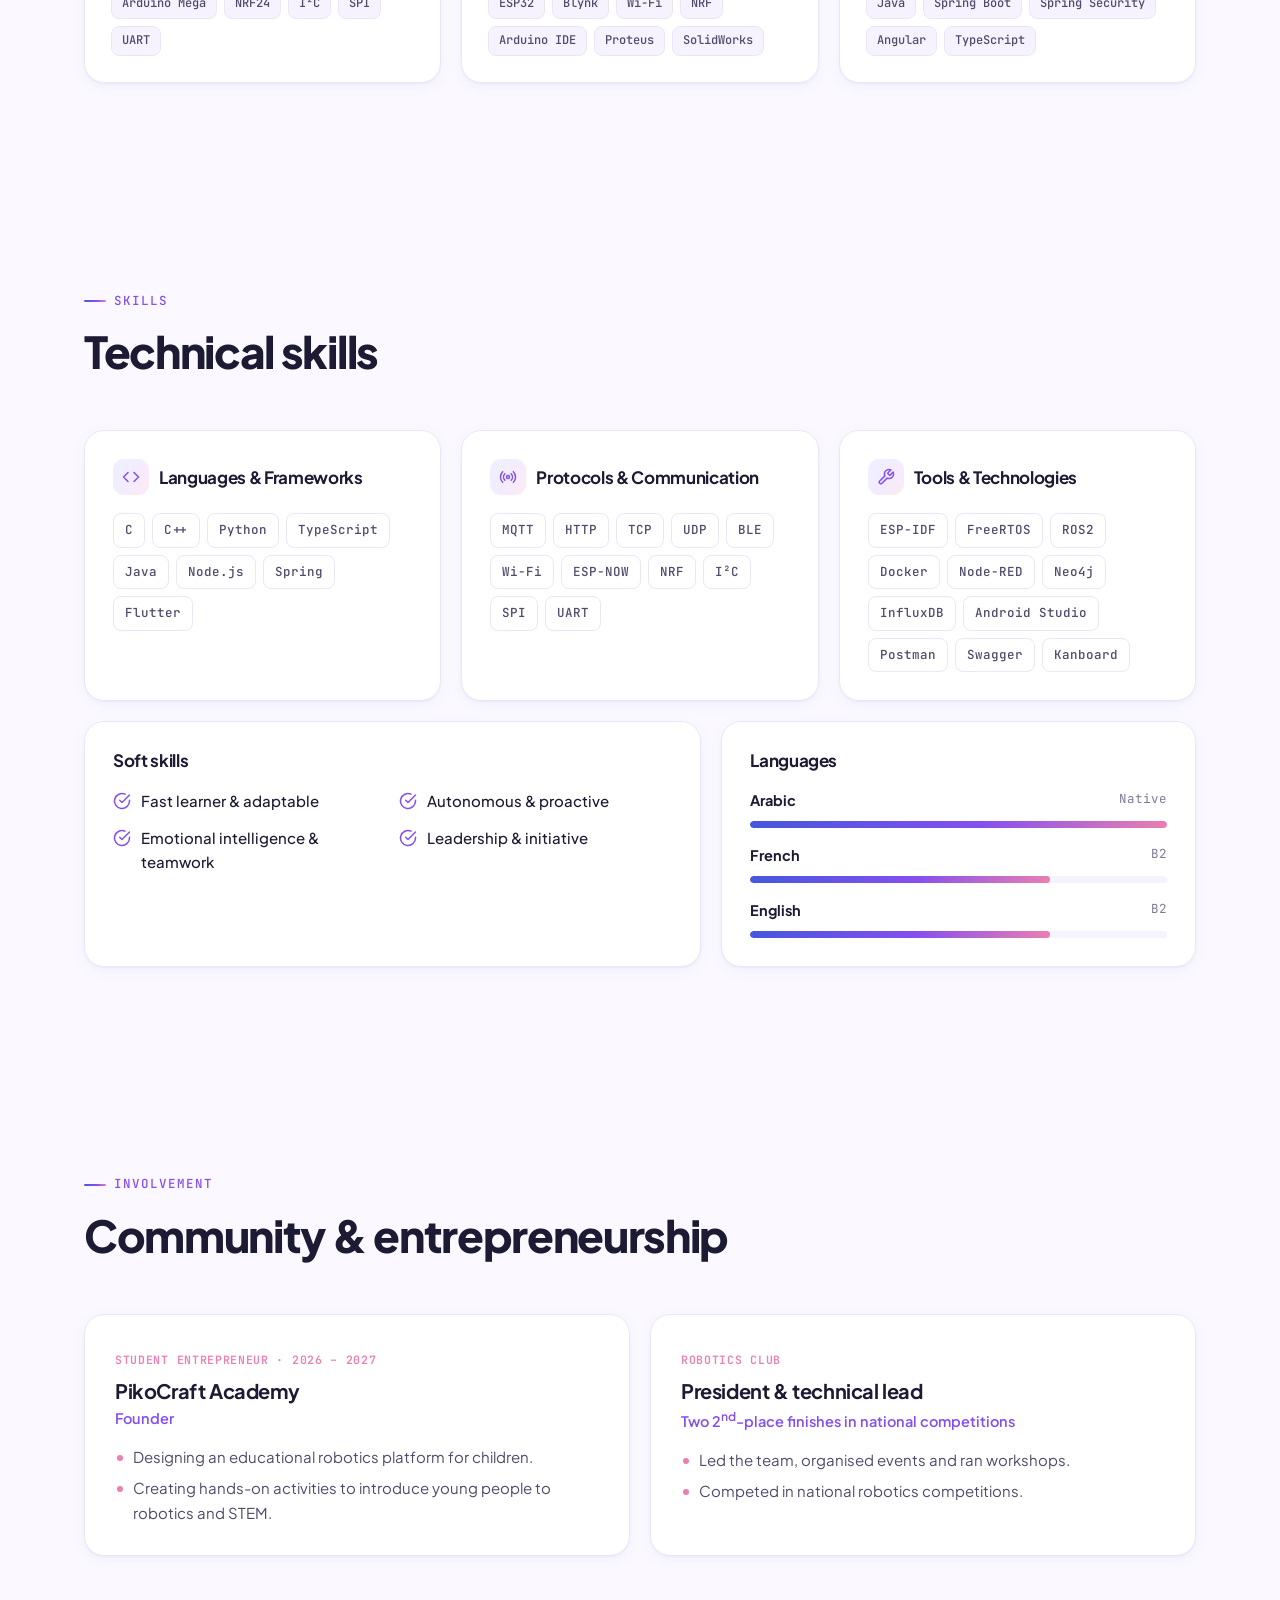
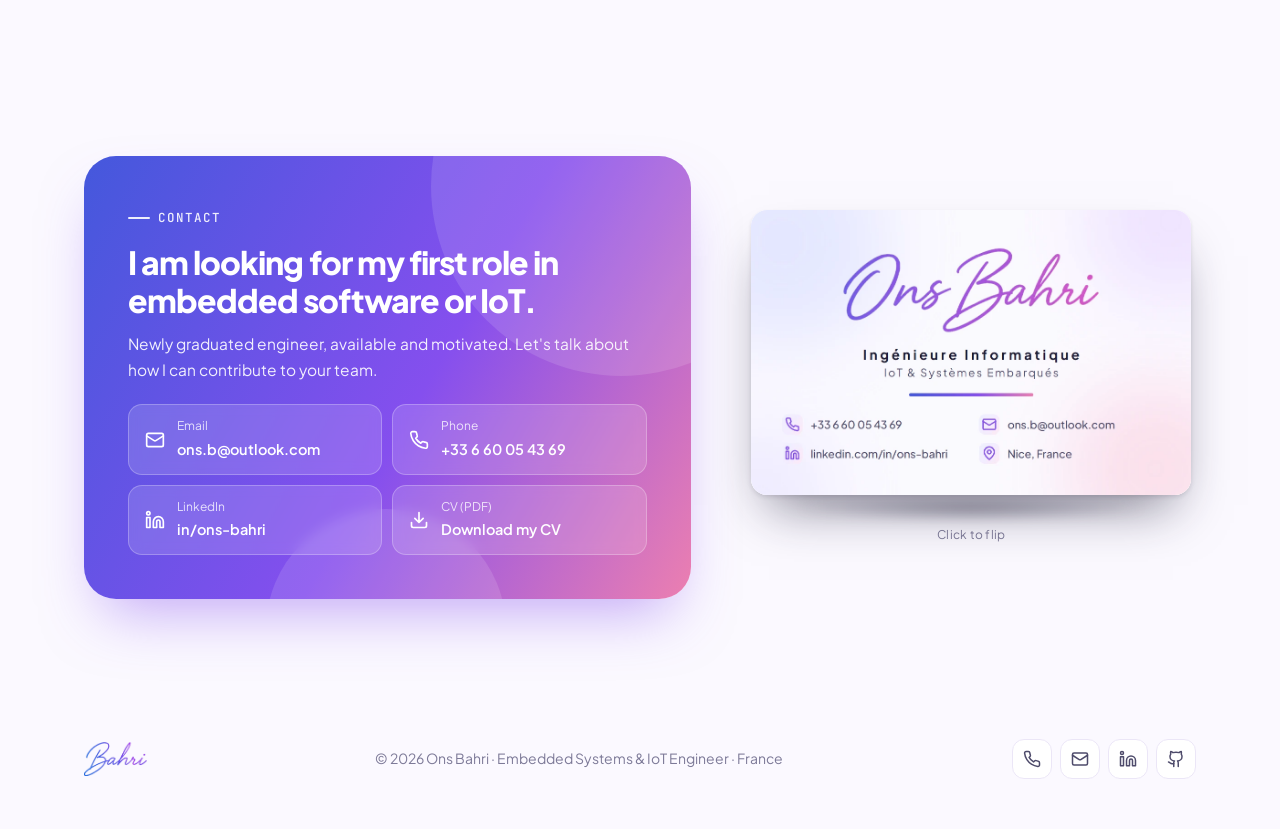
==== commit 6af78b88: "hello!" ====
--- a/en.html
+++ b/en.html
@@ -4,7 +4,7 @@
   <meta charset="utf-8">
   <meta name="viewport" content="width=device-width, initial-scale=1">
   <title>Ons Bahri — Embedded Systems & IoT Engineer</title>
-  <meta name="description" content="Ons Bahri, Embedded Systems & IoT engineer based in Nice, France. Embedded firmware (C/C++, FreeRTOS, BLE, MQTT), ROS2 robotics and connected apps. Looking for a first full-time role.">
+  <meta name="description" content="Ons Bahri, Embedded Systems & IoT engineer based in France. Embedded firmware (C/C++, FreeRTOS, BLE, MQTT), ROS2 robotics and connected apps. Looking for a first full-time role.">
   <meta property="og:title" content="Ons Bahri — Embedded Systems & IoT Engineer">
   <meta property="og:description" content="Double degree (Engineering + MSc IoT & CPS). Looking for a first role in embedded software or IoT.">
   <meta property="og:image" content="https://ons0bahri.github.io/Ons-BAHRI-Portfolio/assets/img/hero.jpg">
@@ -97,7 +97,7 @@
             <a class="btn btn-ghost" href="assets/cv/CV_Ons-Bahri.pdf" download><svg class="i"><use href="#i-download"/></svg>Download my CV</a>
           </div>
           <div class="meta reveal d3">
-            <span><svg class="i"><use href="#i-pin"/></svg>Nice, France</span>
+            <span><svg class="i"><use href="#i-pin"/></svg>France</span>
             <span><svg class="i"><use href="#i-grad"/></svg>Engineering degree + MSc IoT &amp; CPS</span>
           </div>
         </div>
@@ -419,7 +419,7 @@
   <footer>
     <div class="container">
       <img src="assets/img/logo.png" alt="Ons Bahri">
-      <span>© <span id="year">2026</span> Ons Bahri · Embedded Systems &amp; IoT Engineer · Nice, France</span>
+      <span>© <span id="year">2026</span> Ons Bahri · Embedded Systems &amp; IoT Engineer · France</span>
       <div class="socials">
         <a href="tel:+33660054369" aria-label="Phone"><svg class="i"><use href="#i-phone"/></svg></a>
         <a href="mailto:ons.b@outlook.com" aria-label="Email"><svg class="i"><use href="#i-mail"/></svg></a>
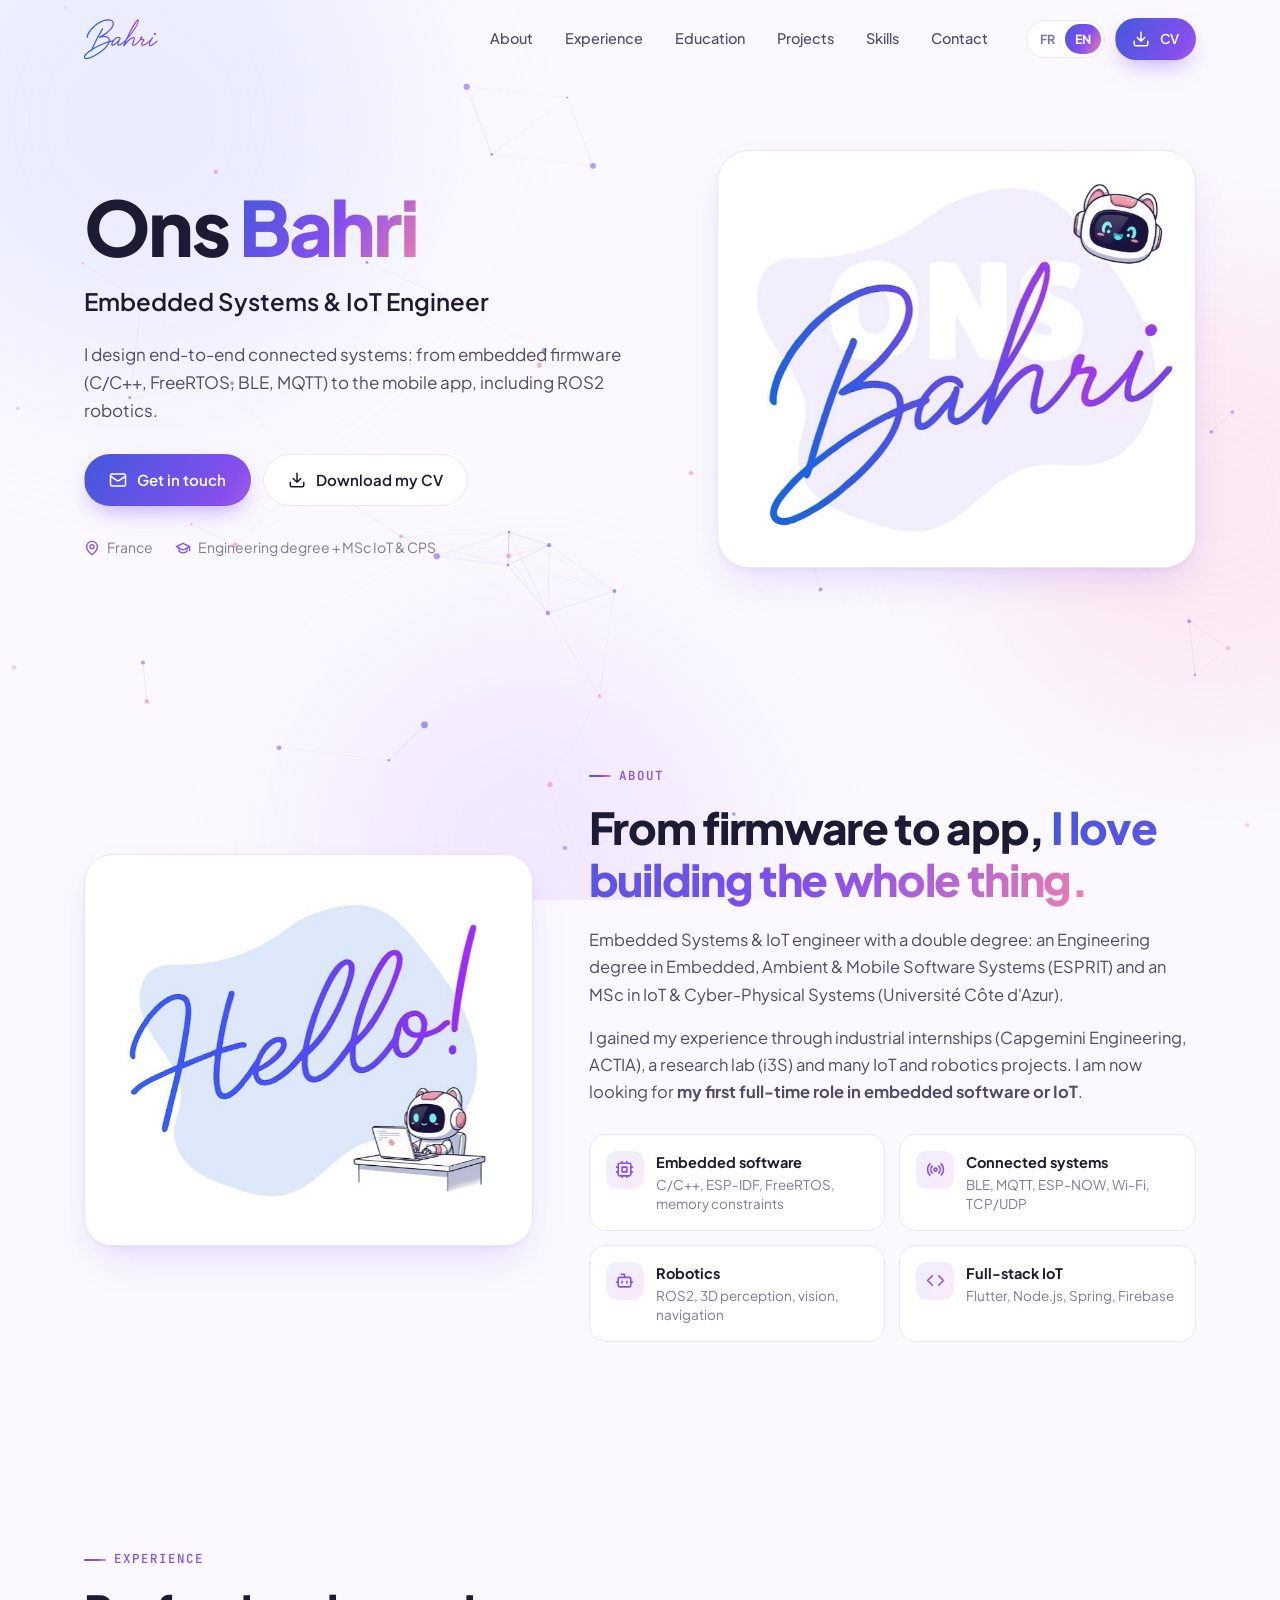
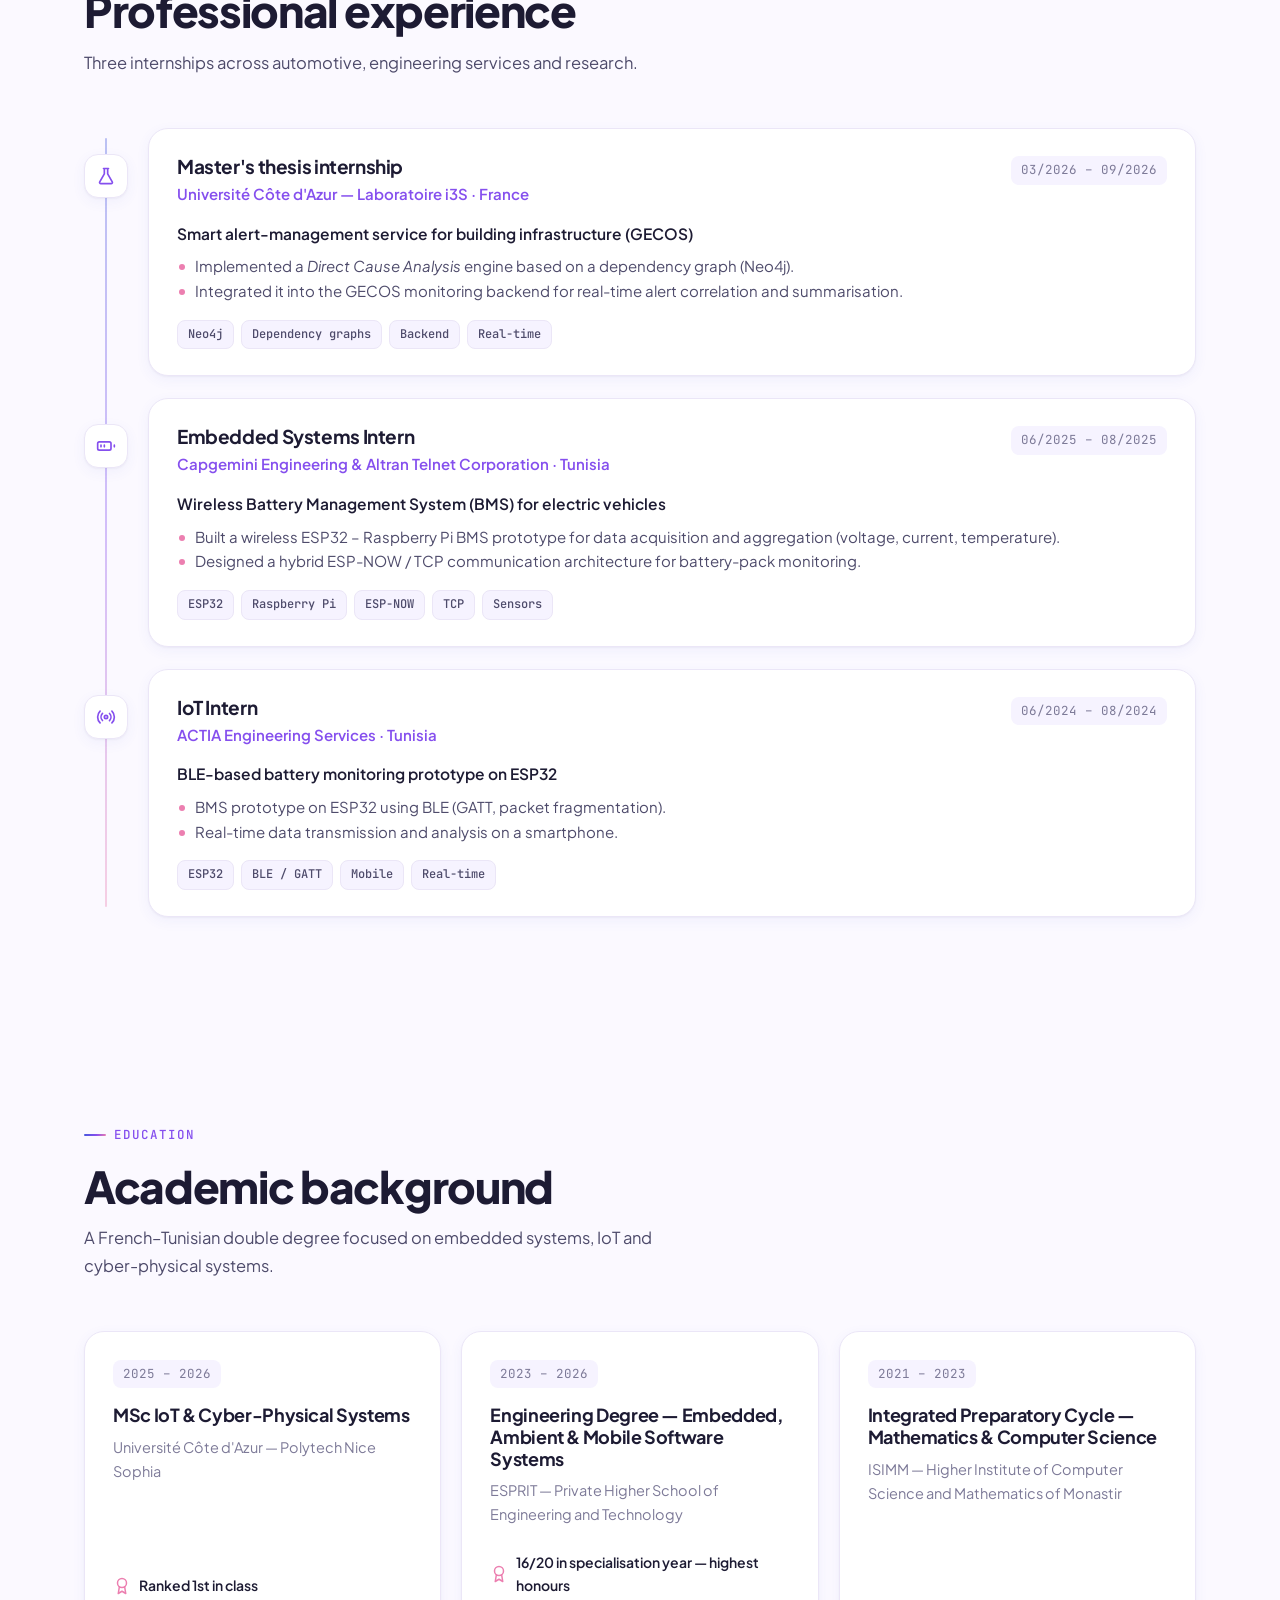
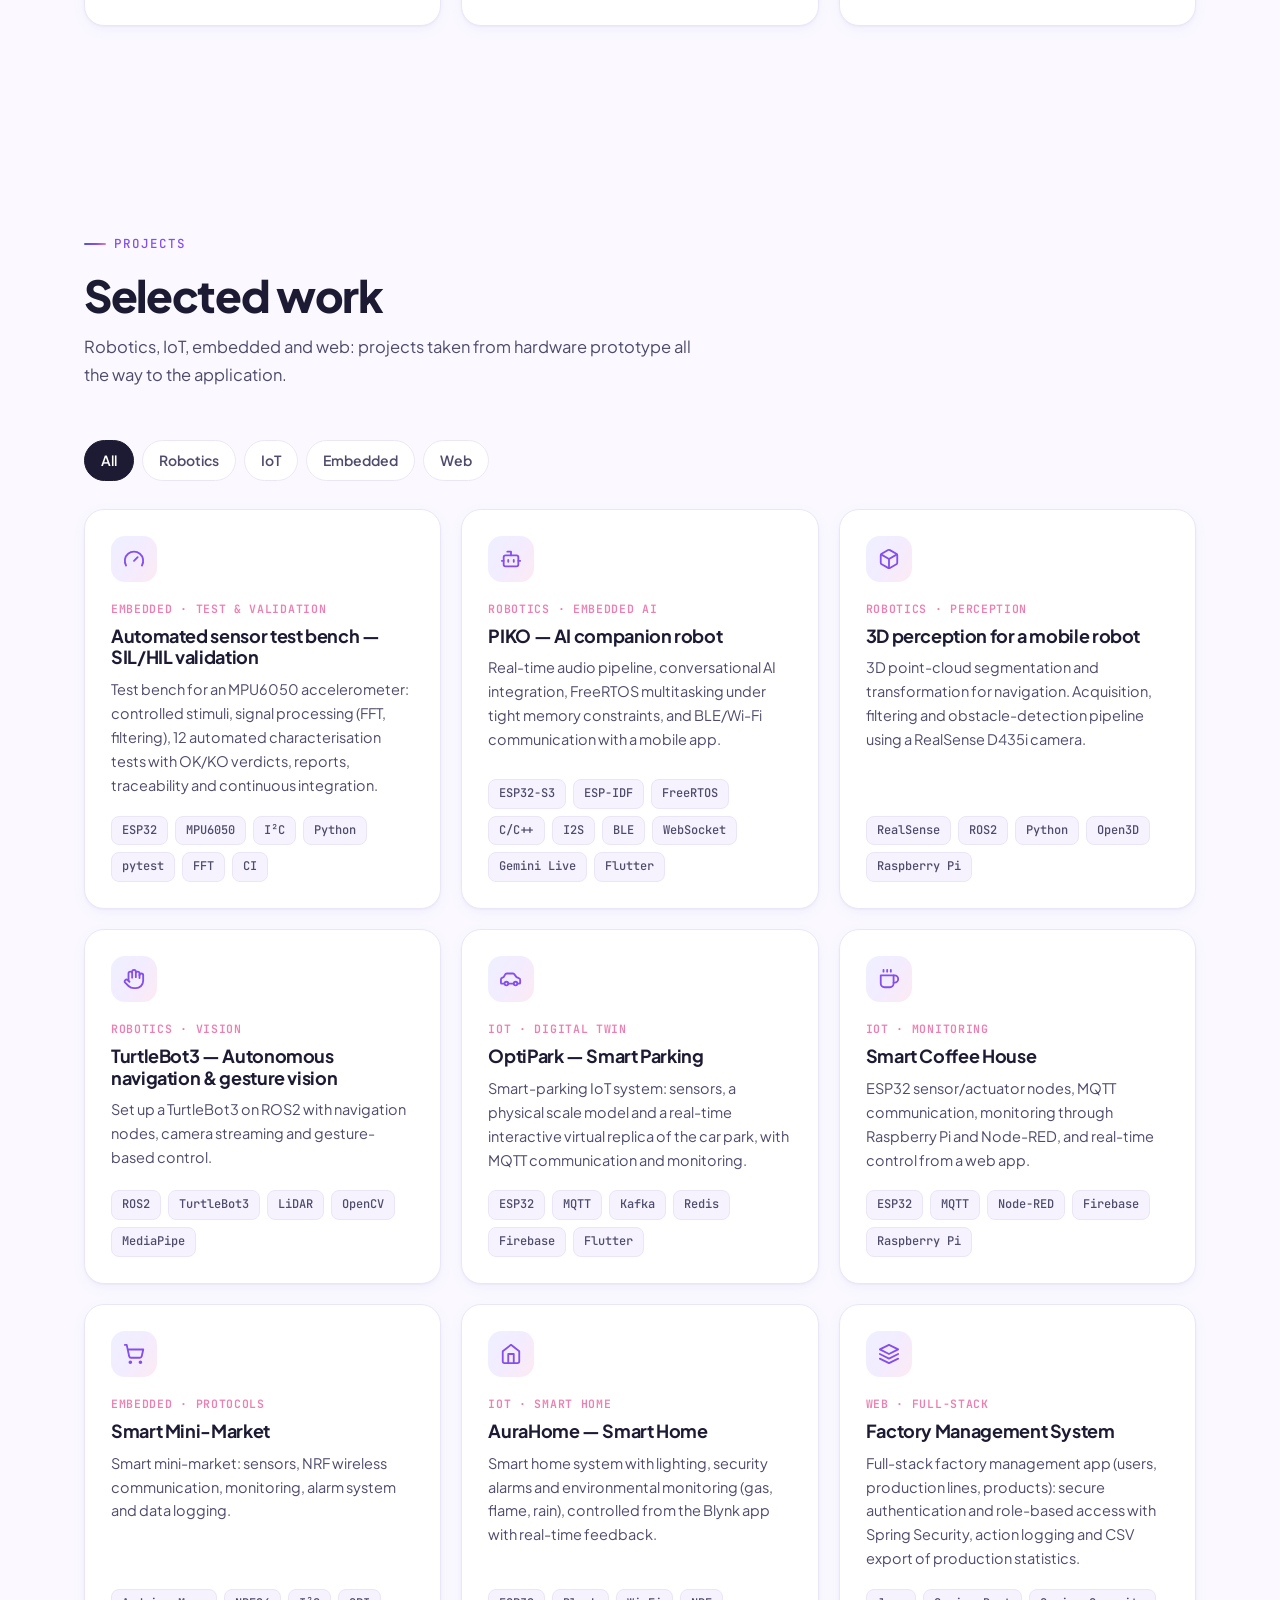
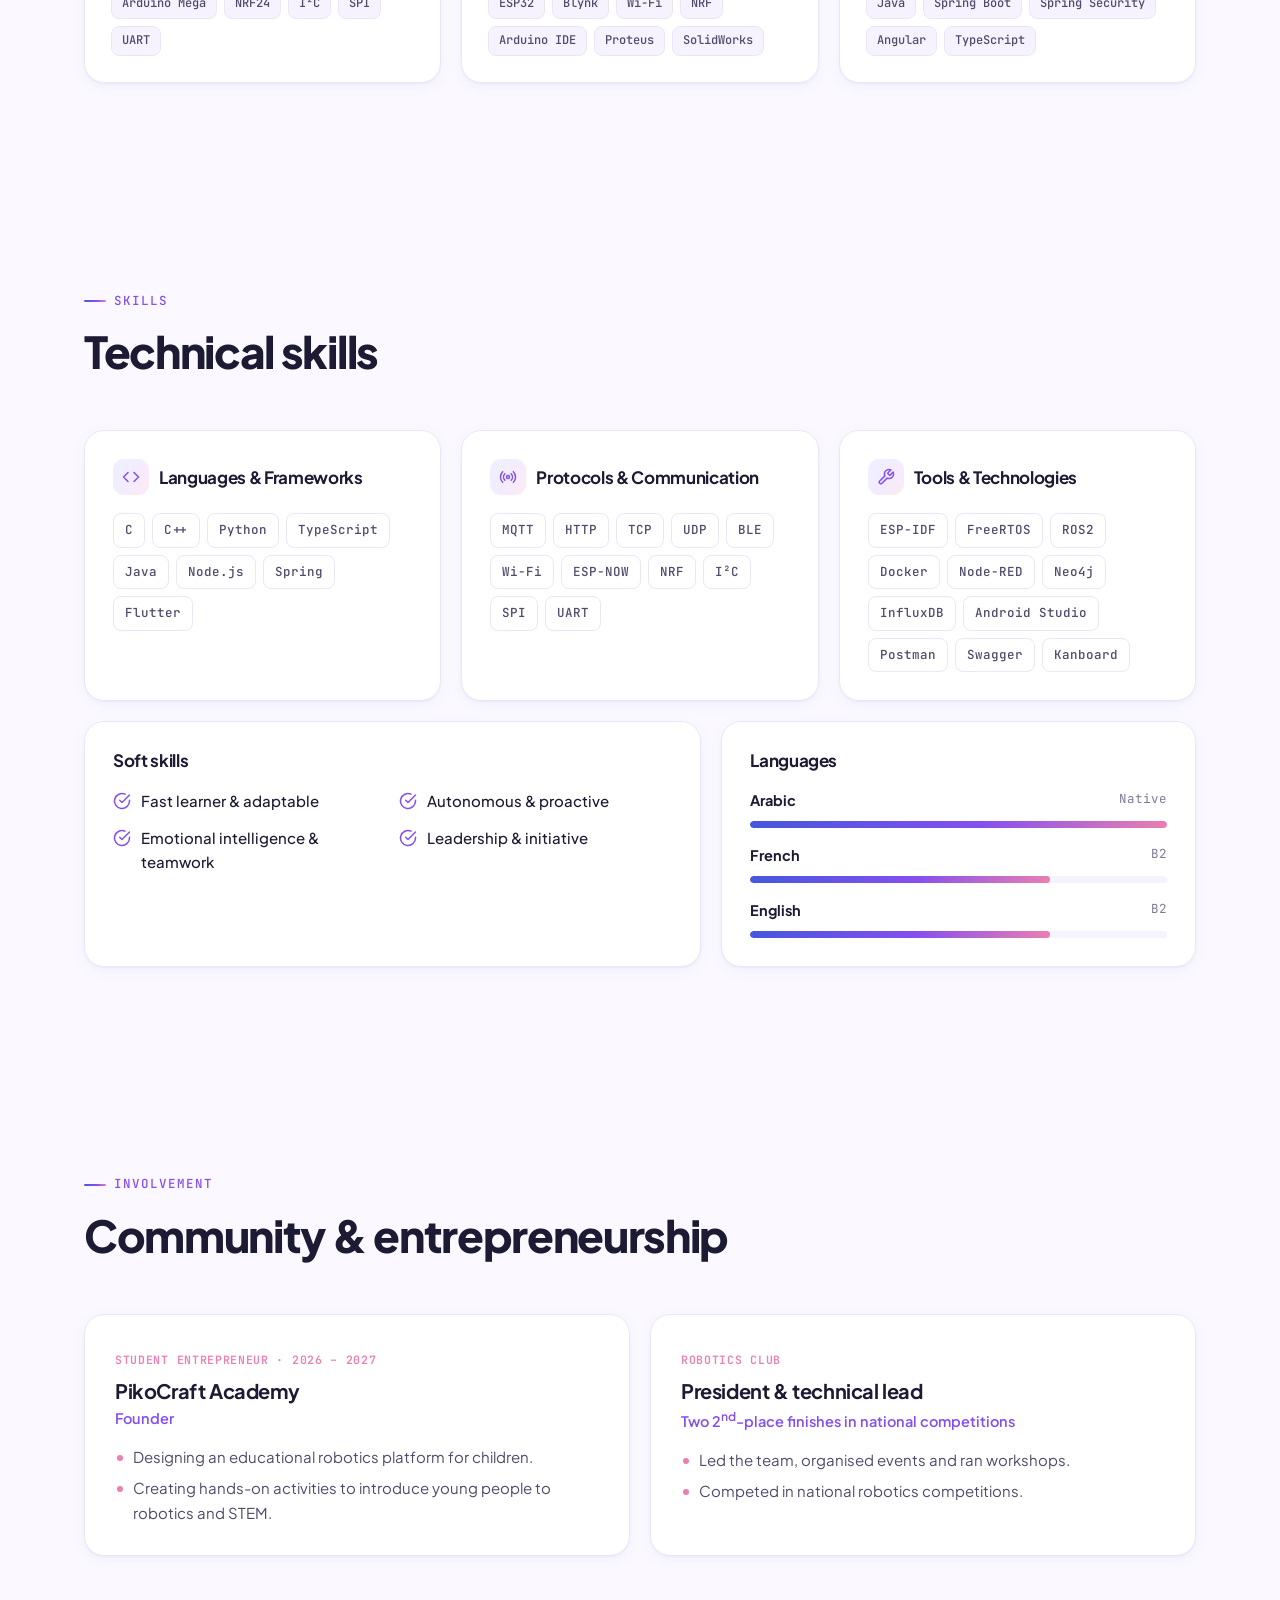
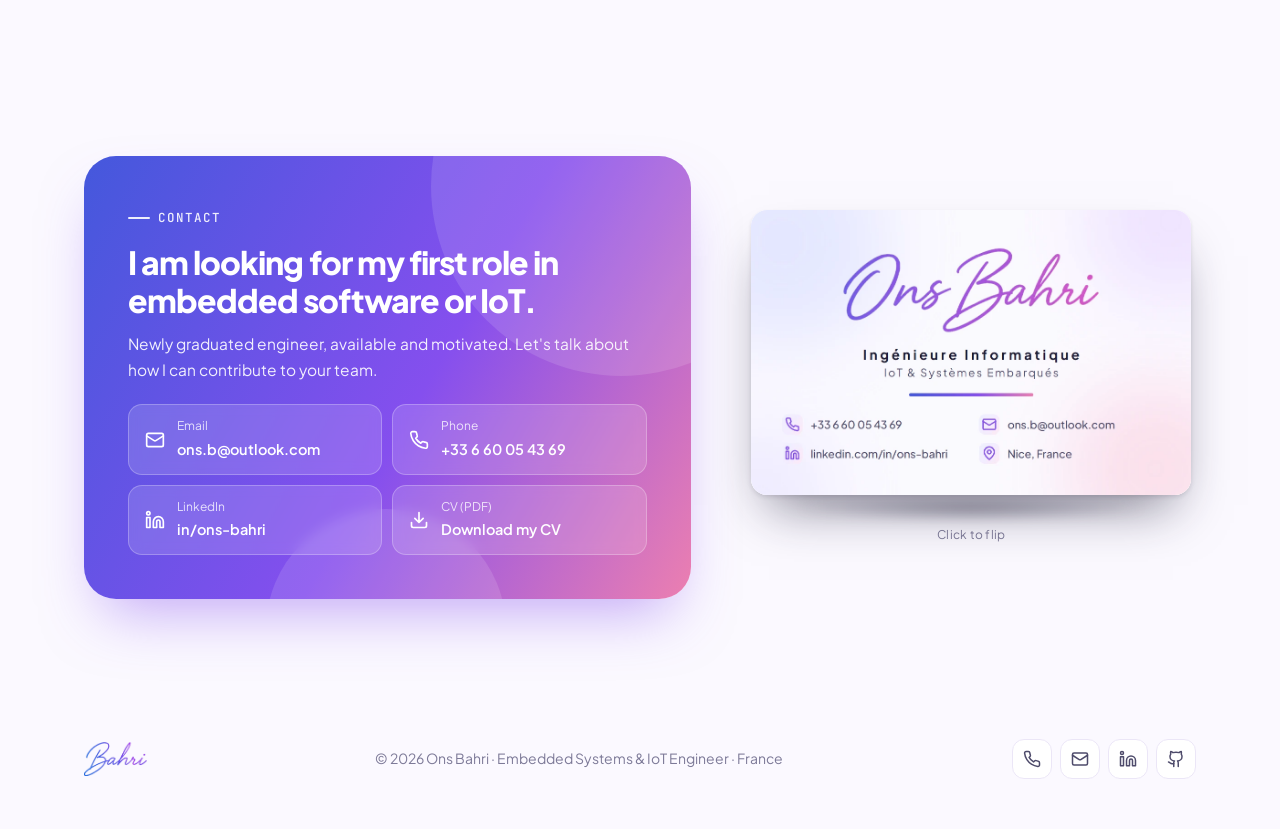
==== commit 14f9c0c0: "hello!" ====
--- a/en.html
+++ b/en.html
@@ -3,9 +3,9 @@
 <head>
   <meta charset="utf-8">
   <meta name="viewport" content="width=device-width, initial-scale=1">
-  <title>Ons Bahri — Embedded Systems & IoT Engineer</title>
+  <title>Ons Bahri</title>
   <meta name="description" content="Ons Bahri, Embedded Systems & IoT engineer based in France. Embedded firmware (C/C++, FreeRTOS, BLE, MQTT), ROS2 robotics and connected apps. Looking for a first full-time role.">
-  <meta property="og:title" content="Ons Bahri — Embedded Systems & IoT Engineer">
+  <meta property="og:title" content="Ons Bahri">
   <meta property="og:description" content="Double degree (Engineering + MSc IoT & CPS). Looking for a first role in embedded software or IoT.">
   <meta property="og:image" content="https://ons0bahri.github.io/Ons-BAHRI-Portfolio/assets/img/hero.jpg">
   <meta name="theme-color" content="#854fee">
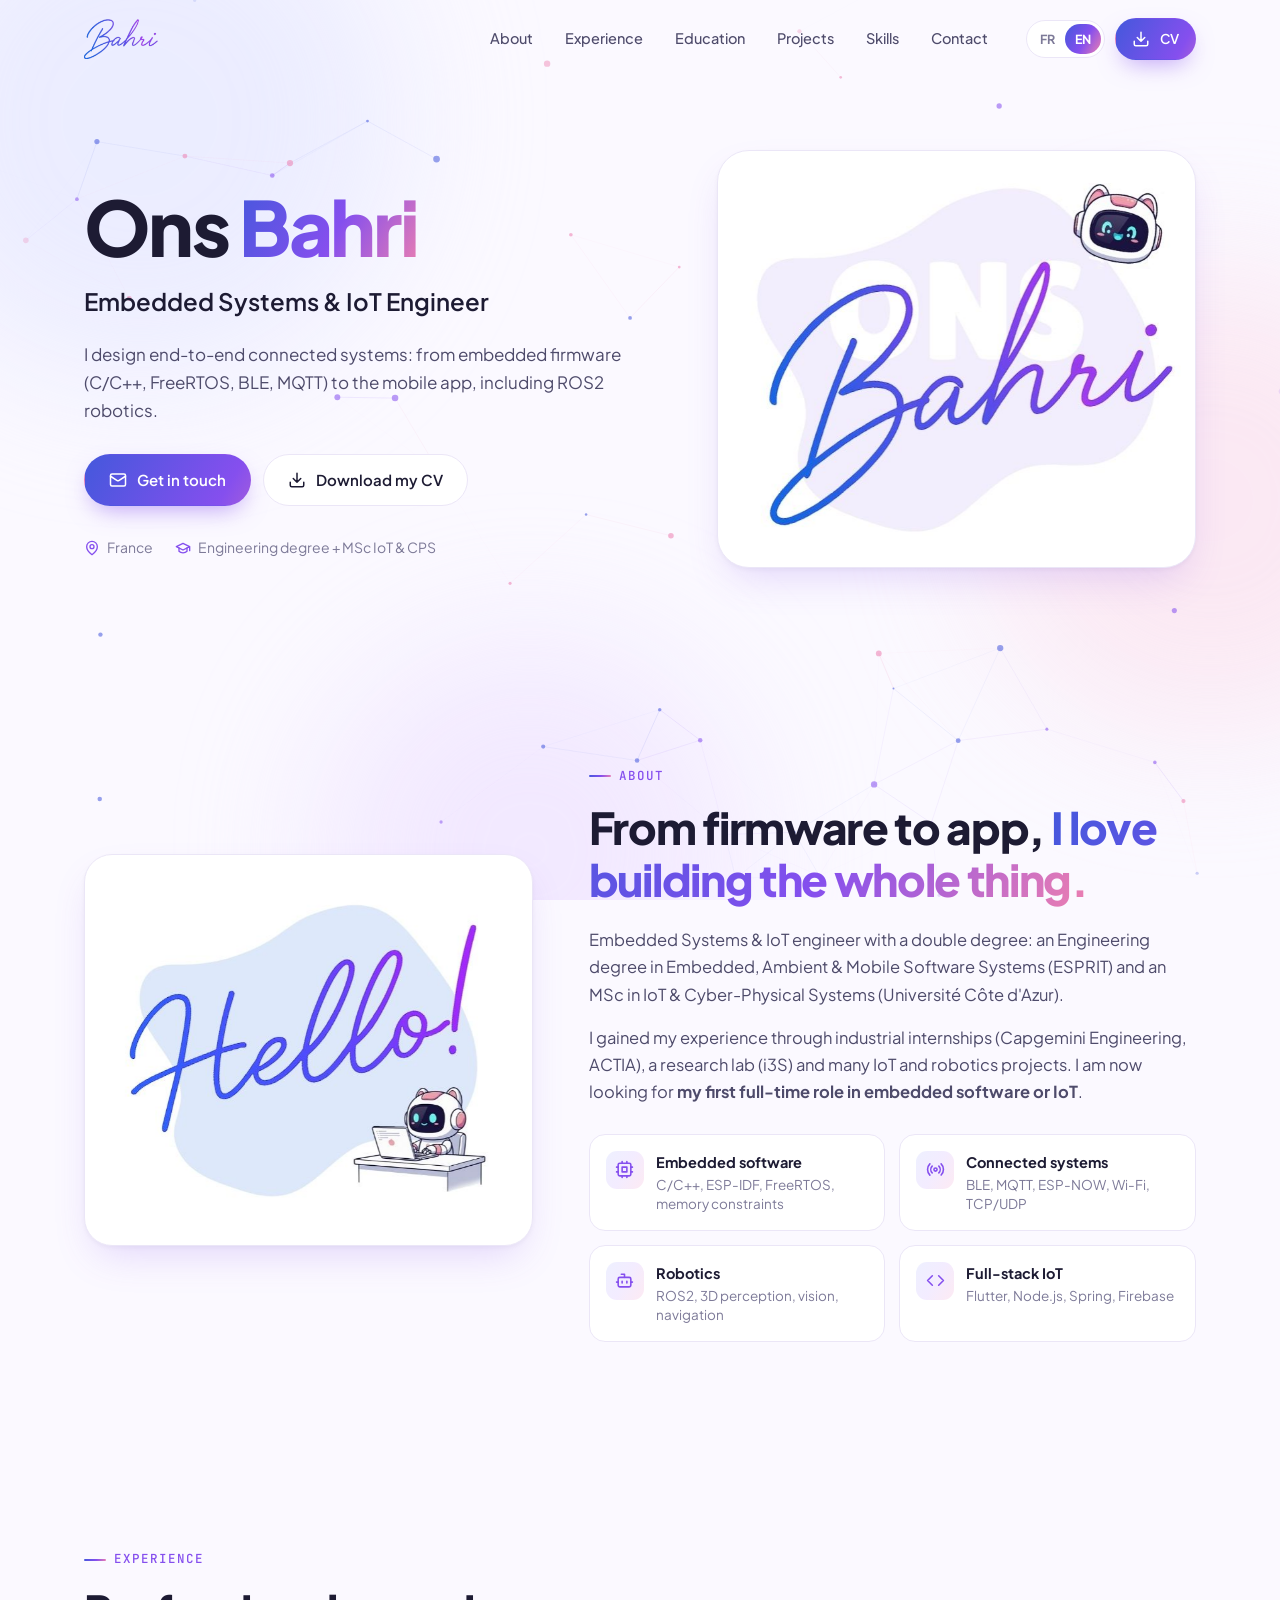
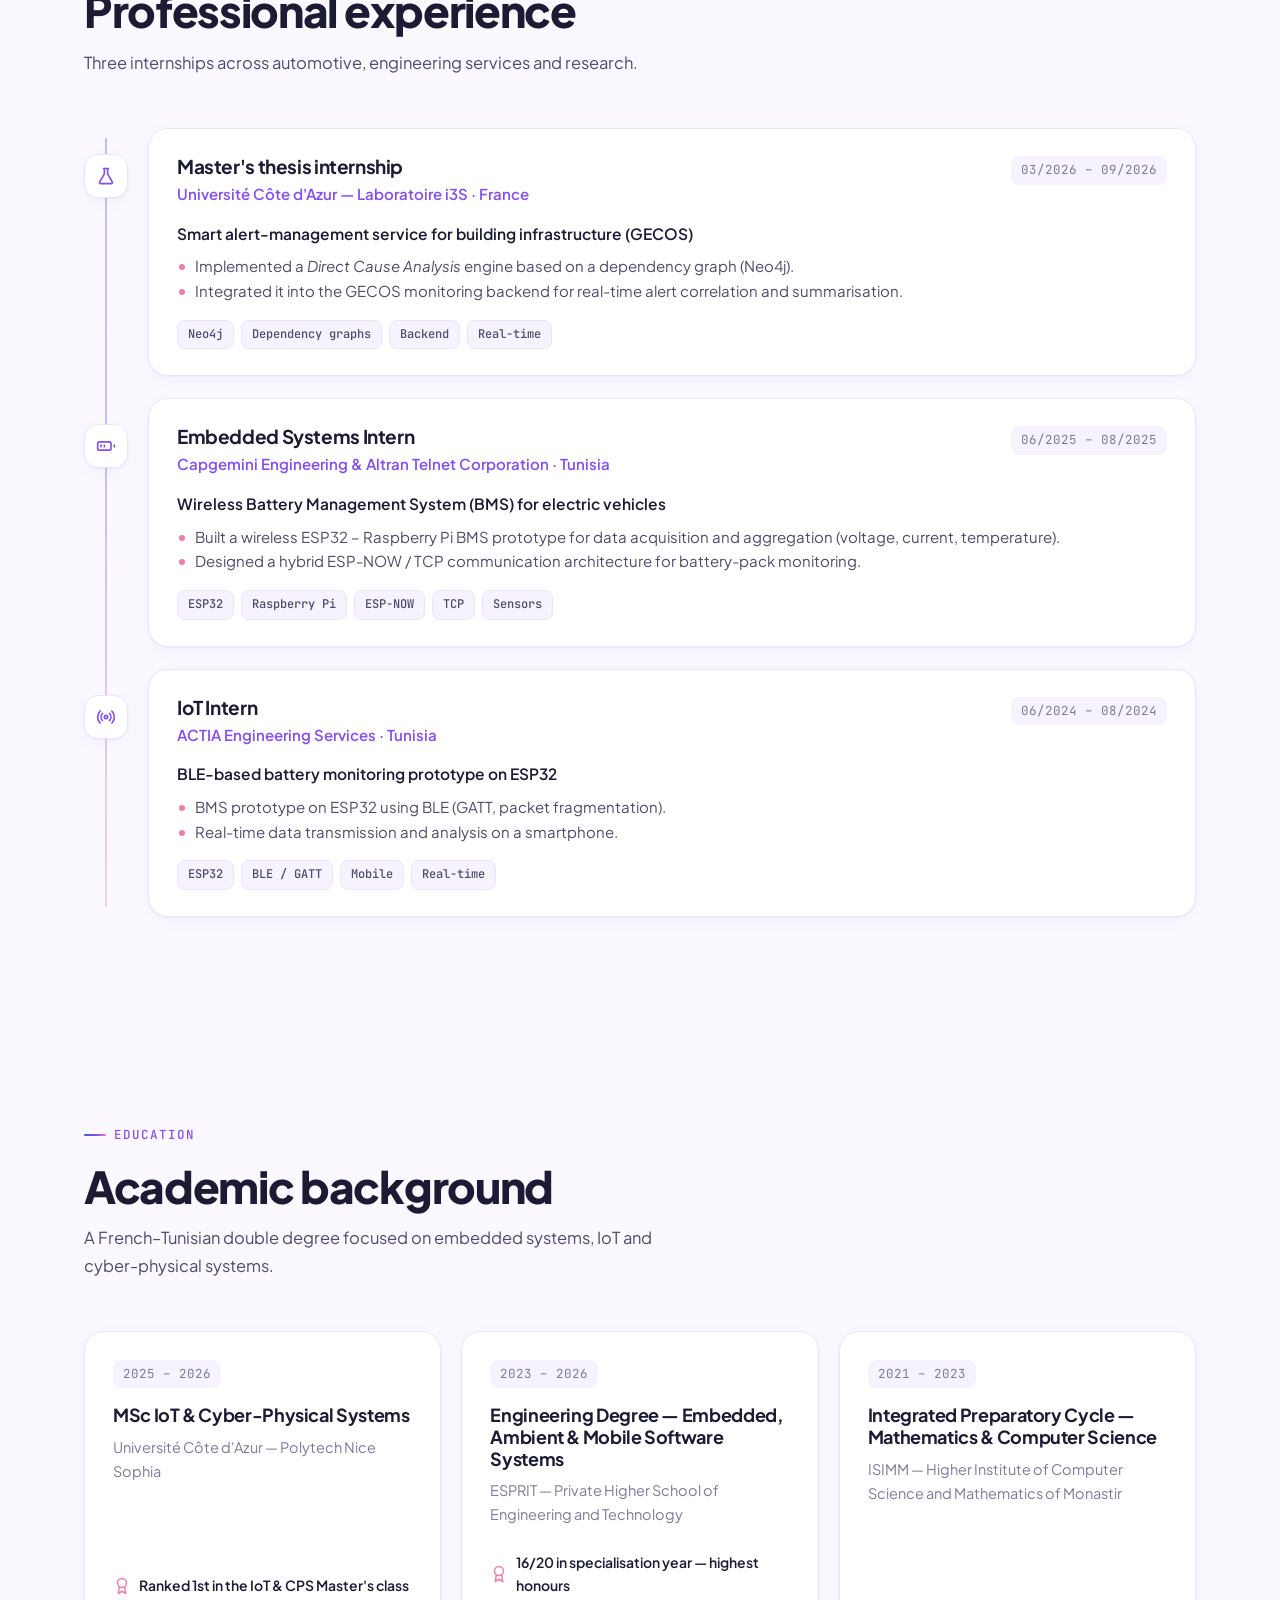
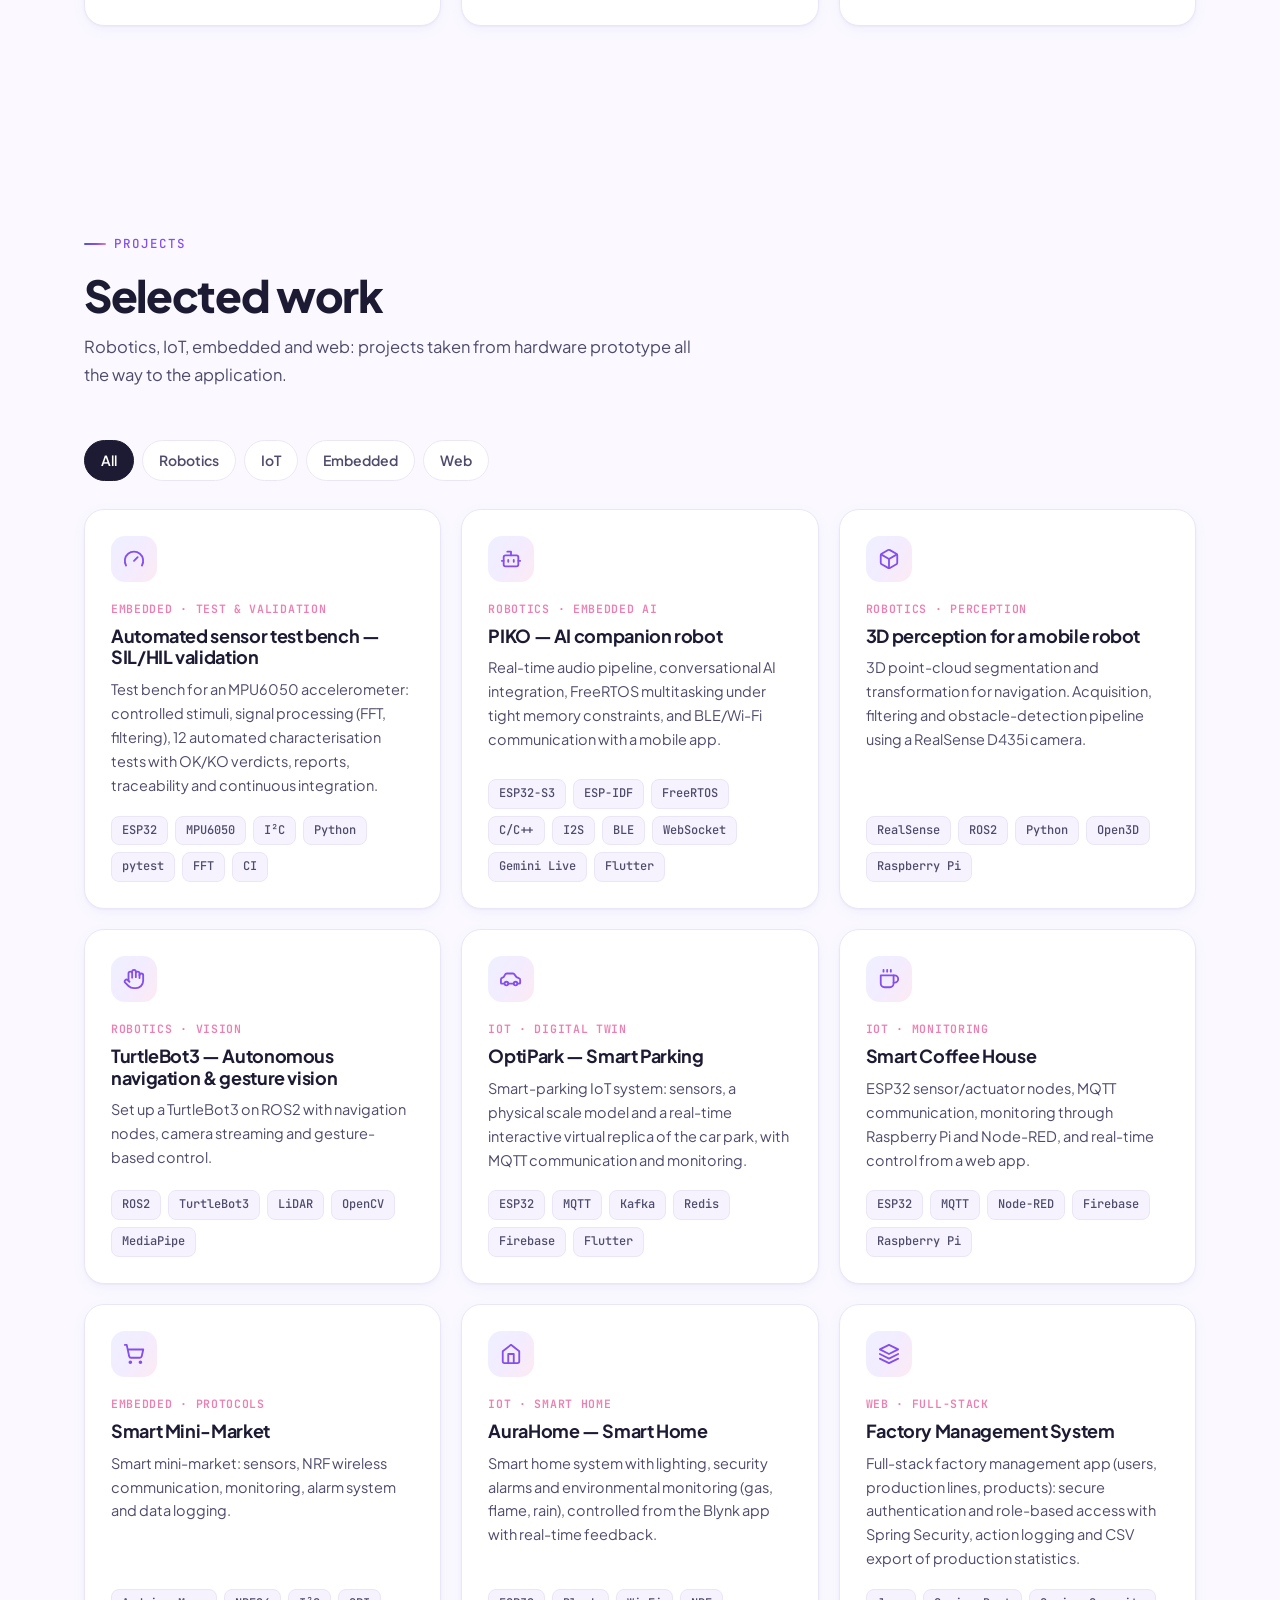
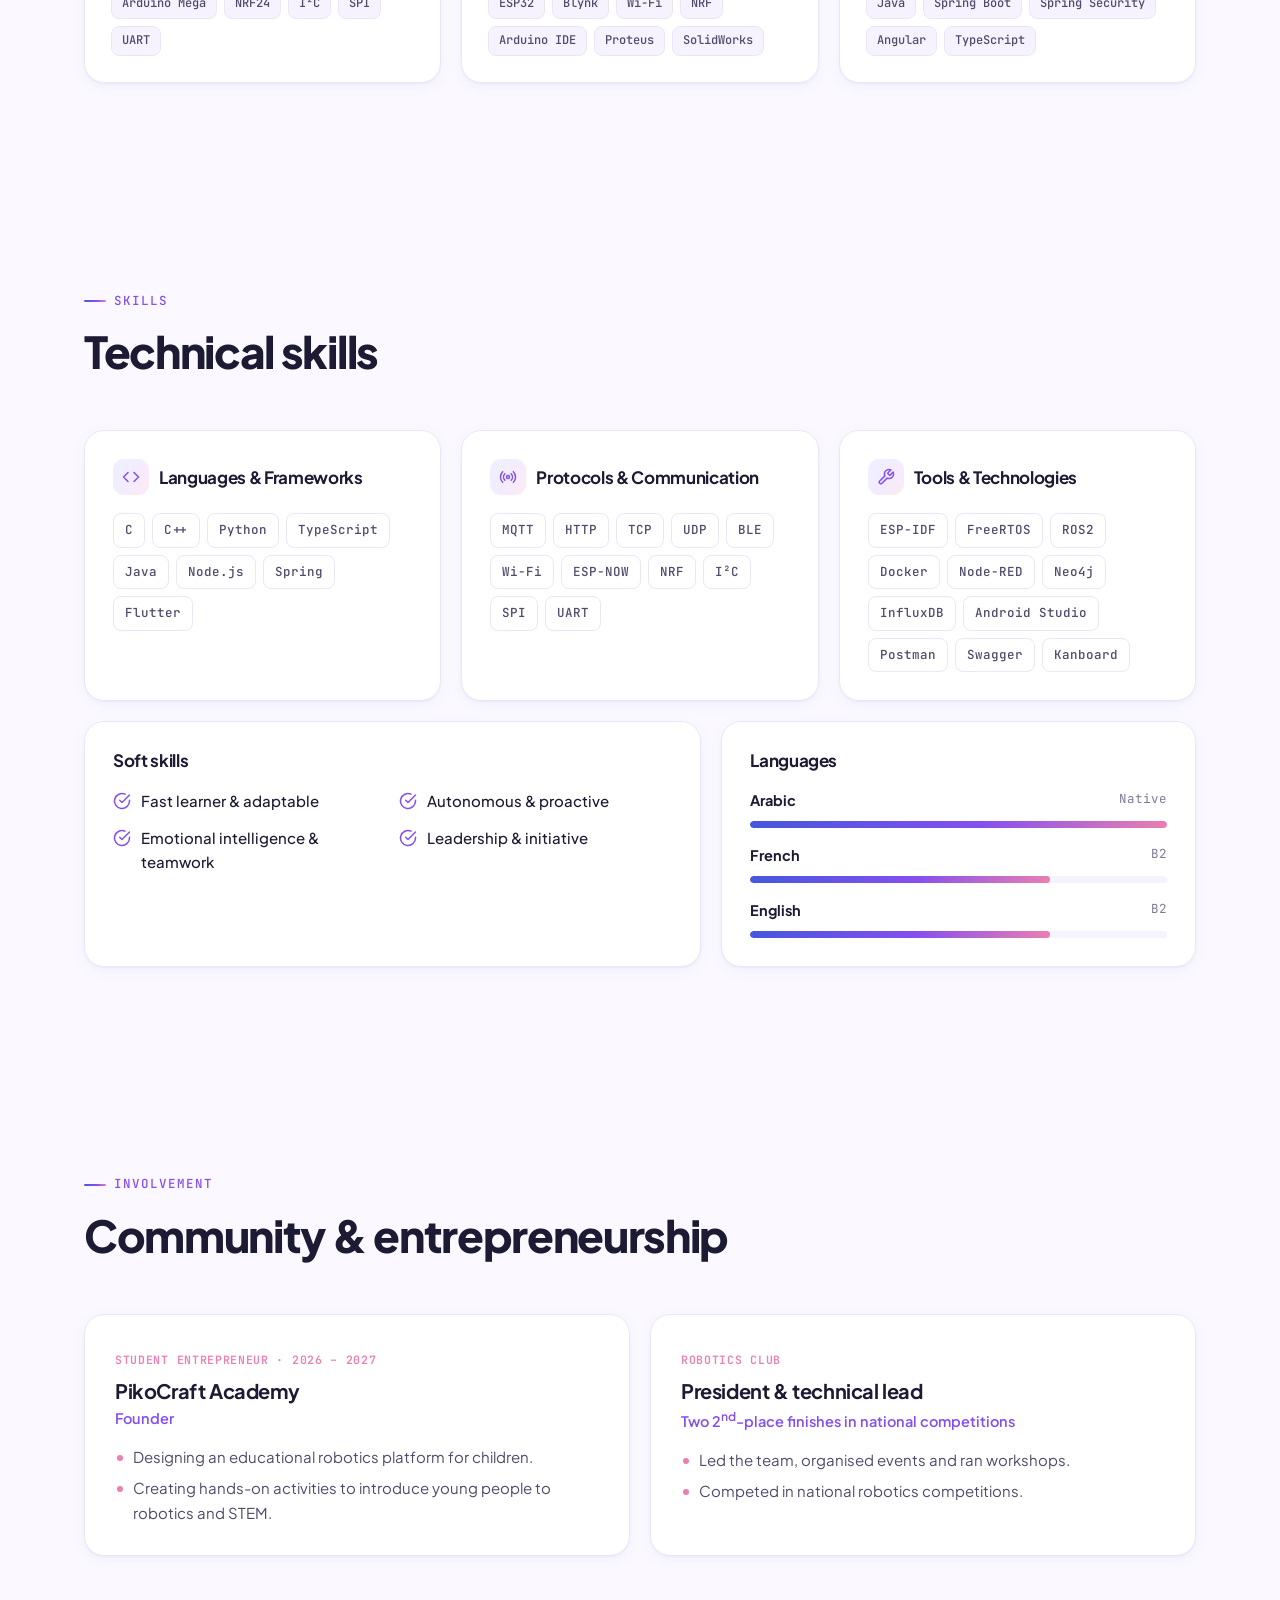
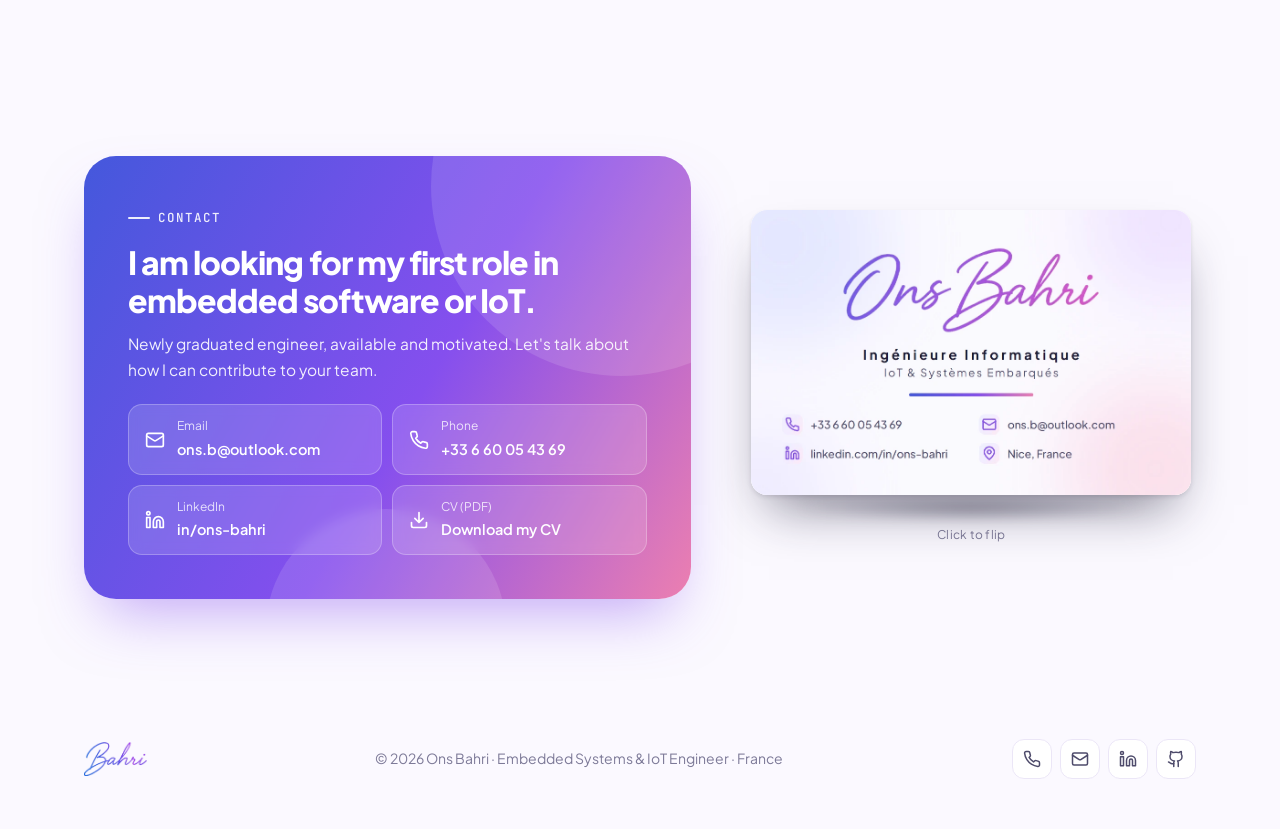
==== commit 8d8dc0b7: "hello!" ====
--- a/en.html
+++ b/en.html
@@ -210,7 +210,7 @@
             <span class="t-date">2025 – 2026</span>
             <h3>MSc IoT &amp; Cyber-Physical Systems</h3>
             <div class="school">Université Côte d'Azur — Polytech Nice Sophia</div>
-            <div class="award"><svg class="i"><use href="#i-award"/></svg><span>Ranked 1st in class</span></div>
+            <div class="award"><svg class="i"><use href="#i-award"/></svg><span>Ranked 1st in the IoT &amp; CPS Master's class</span></div>
           </article>
           <article class="card edu reveal d1">
             <span class="t-date">2023 – 2026</span>
